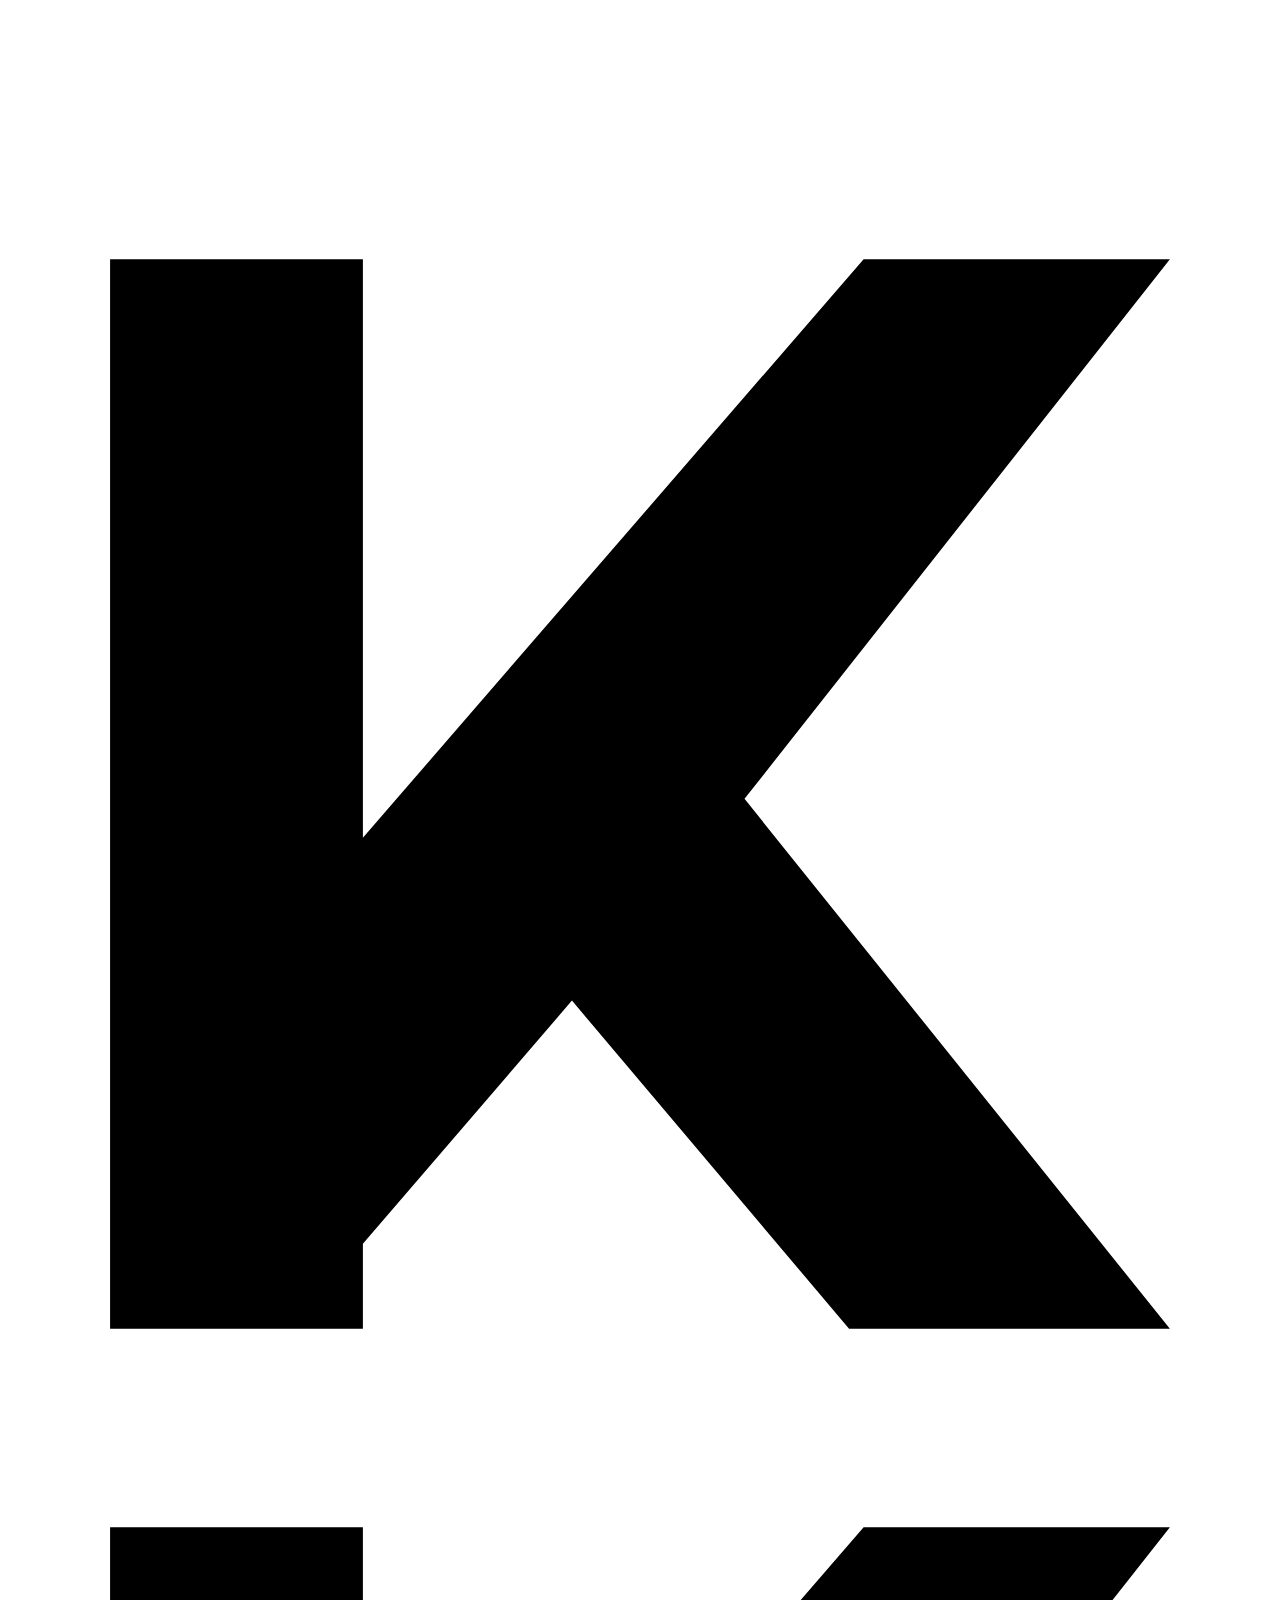
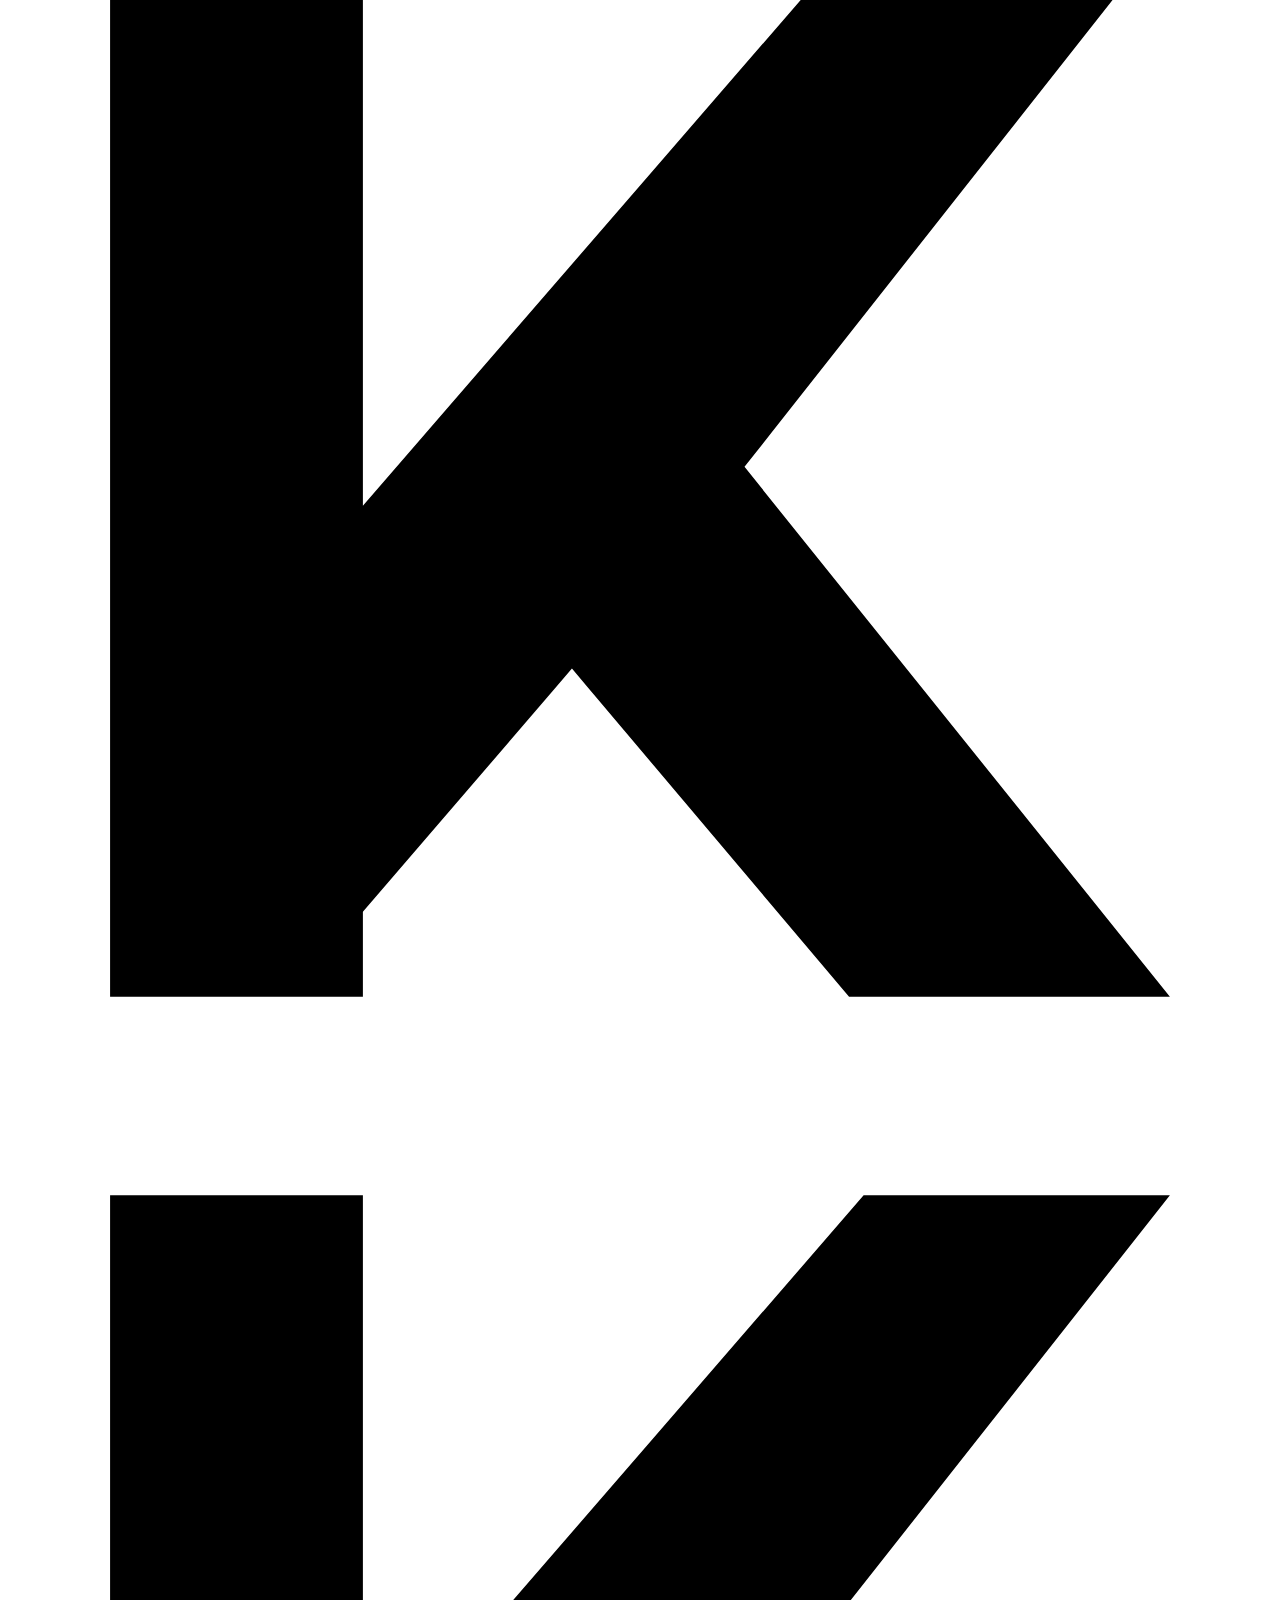
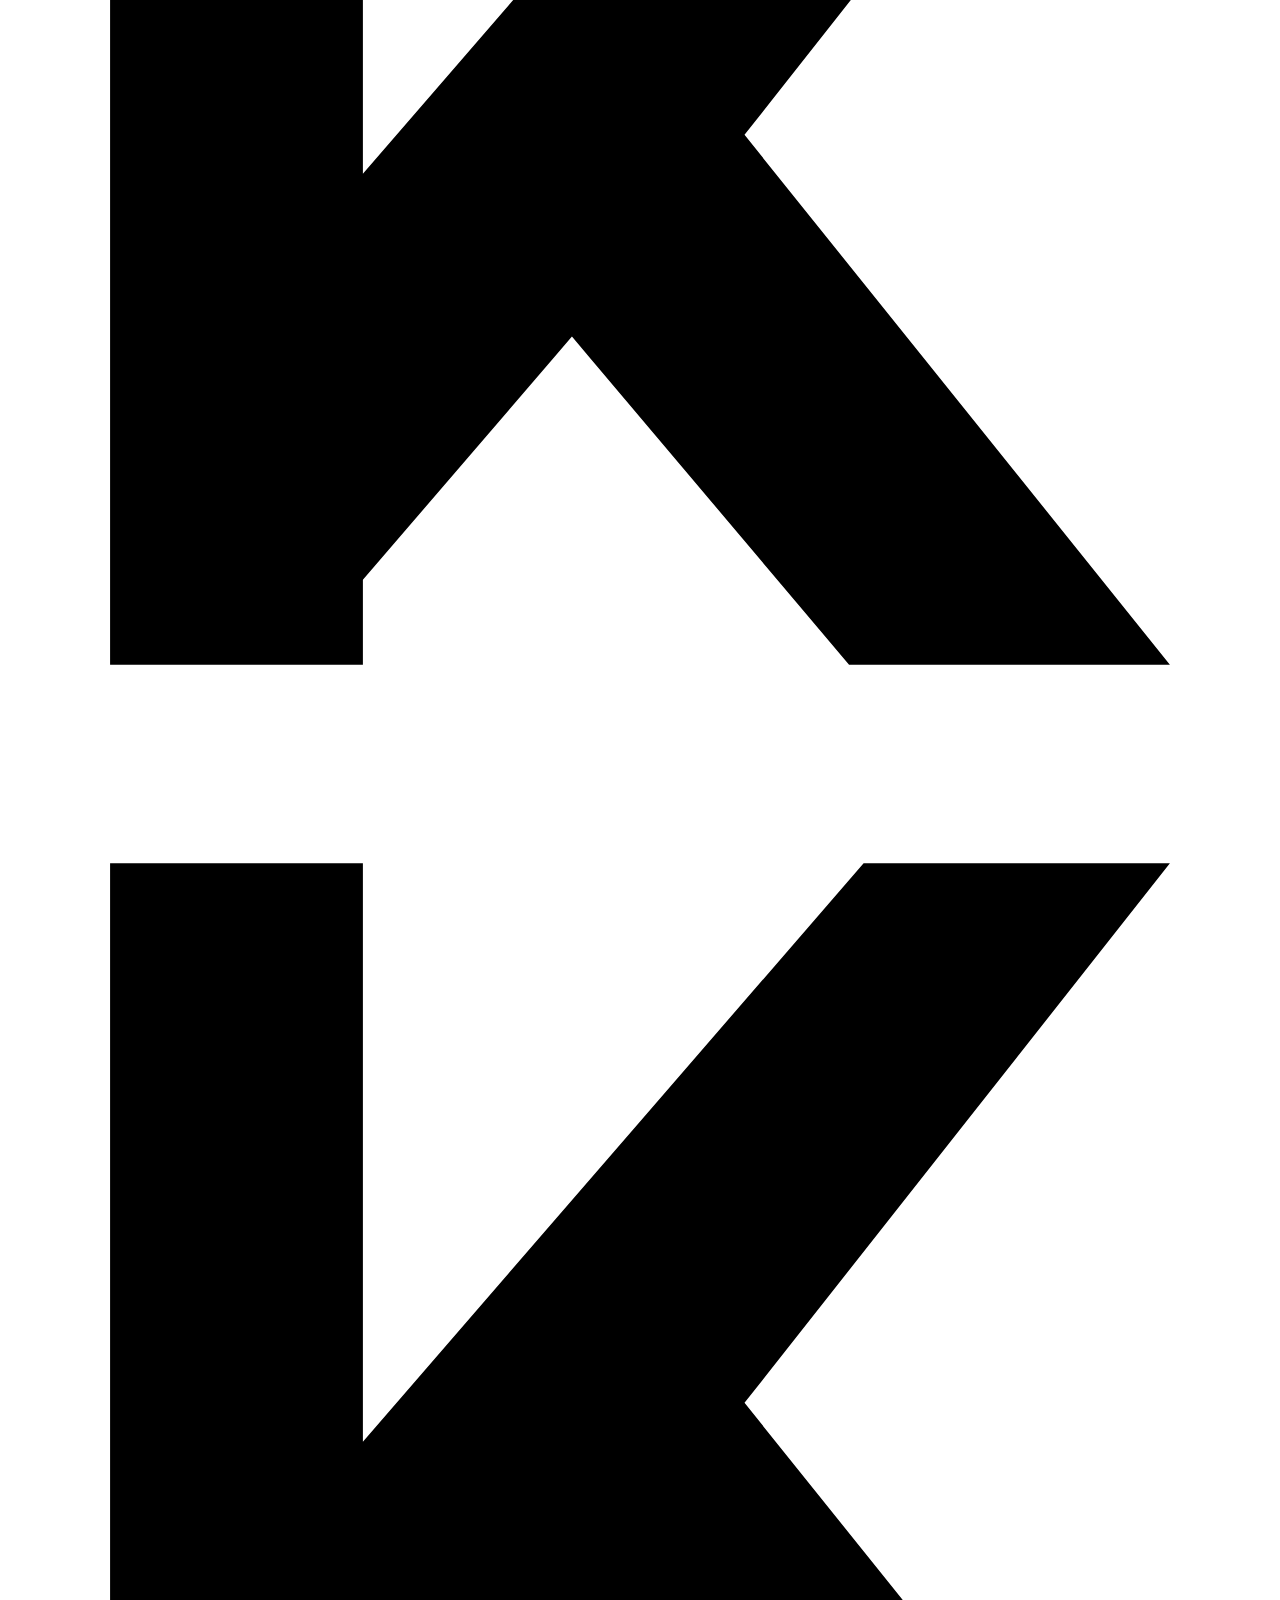
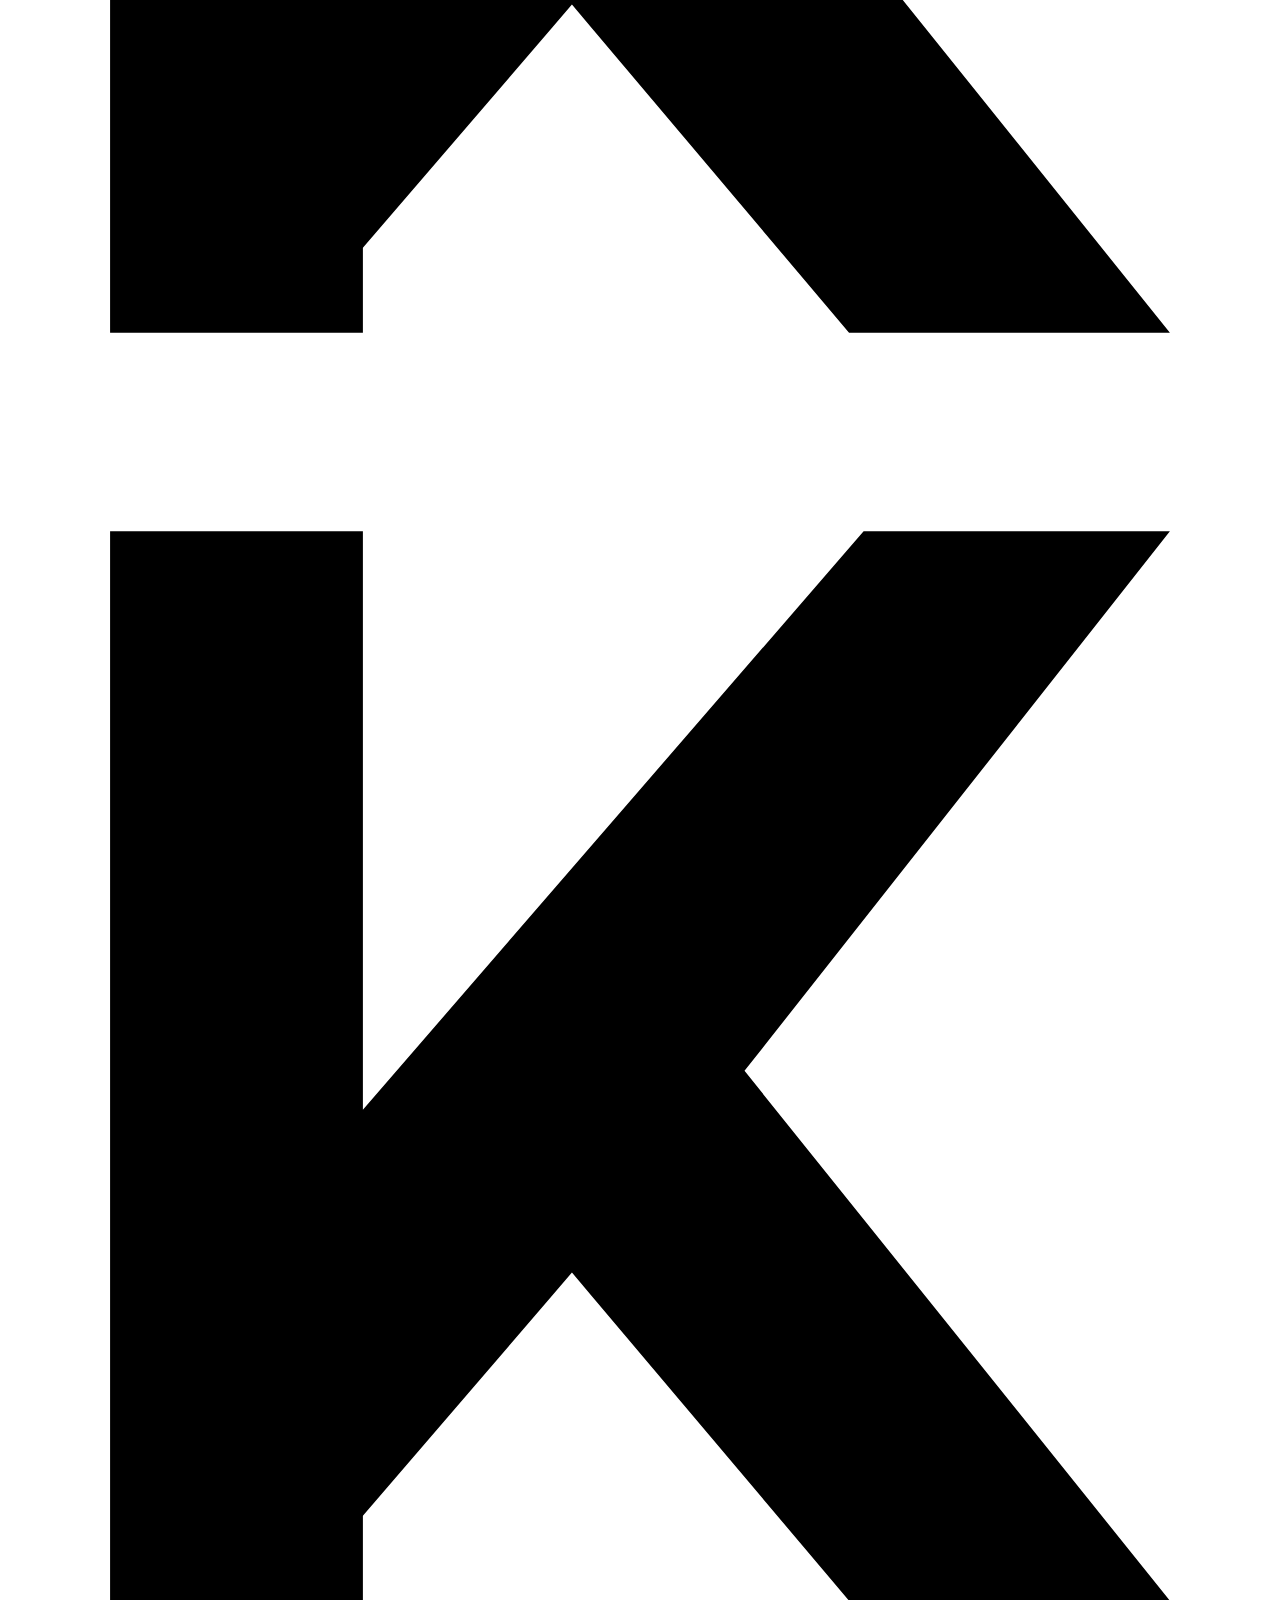
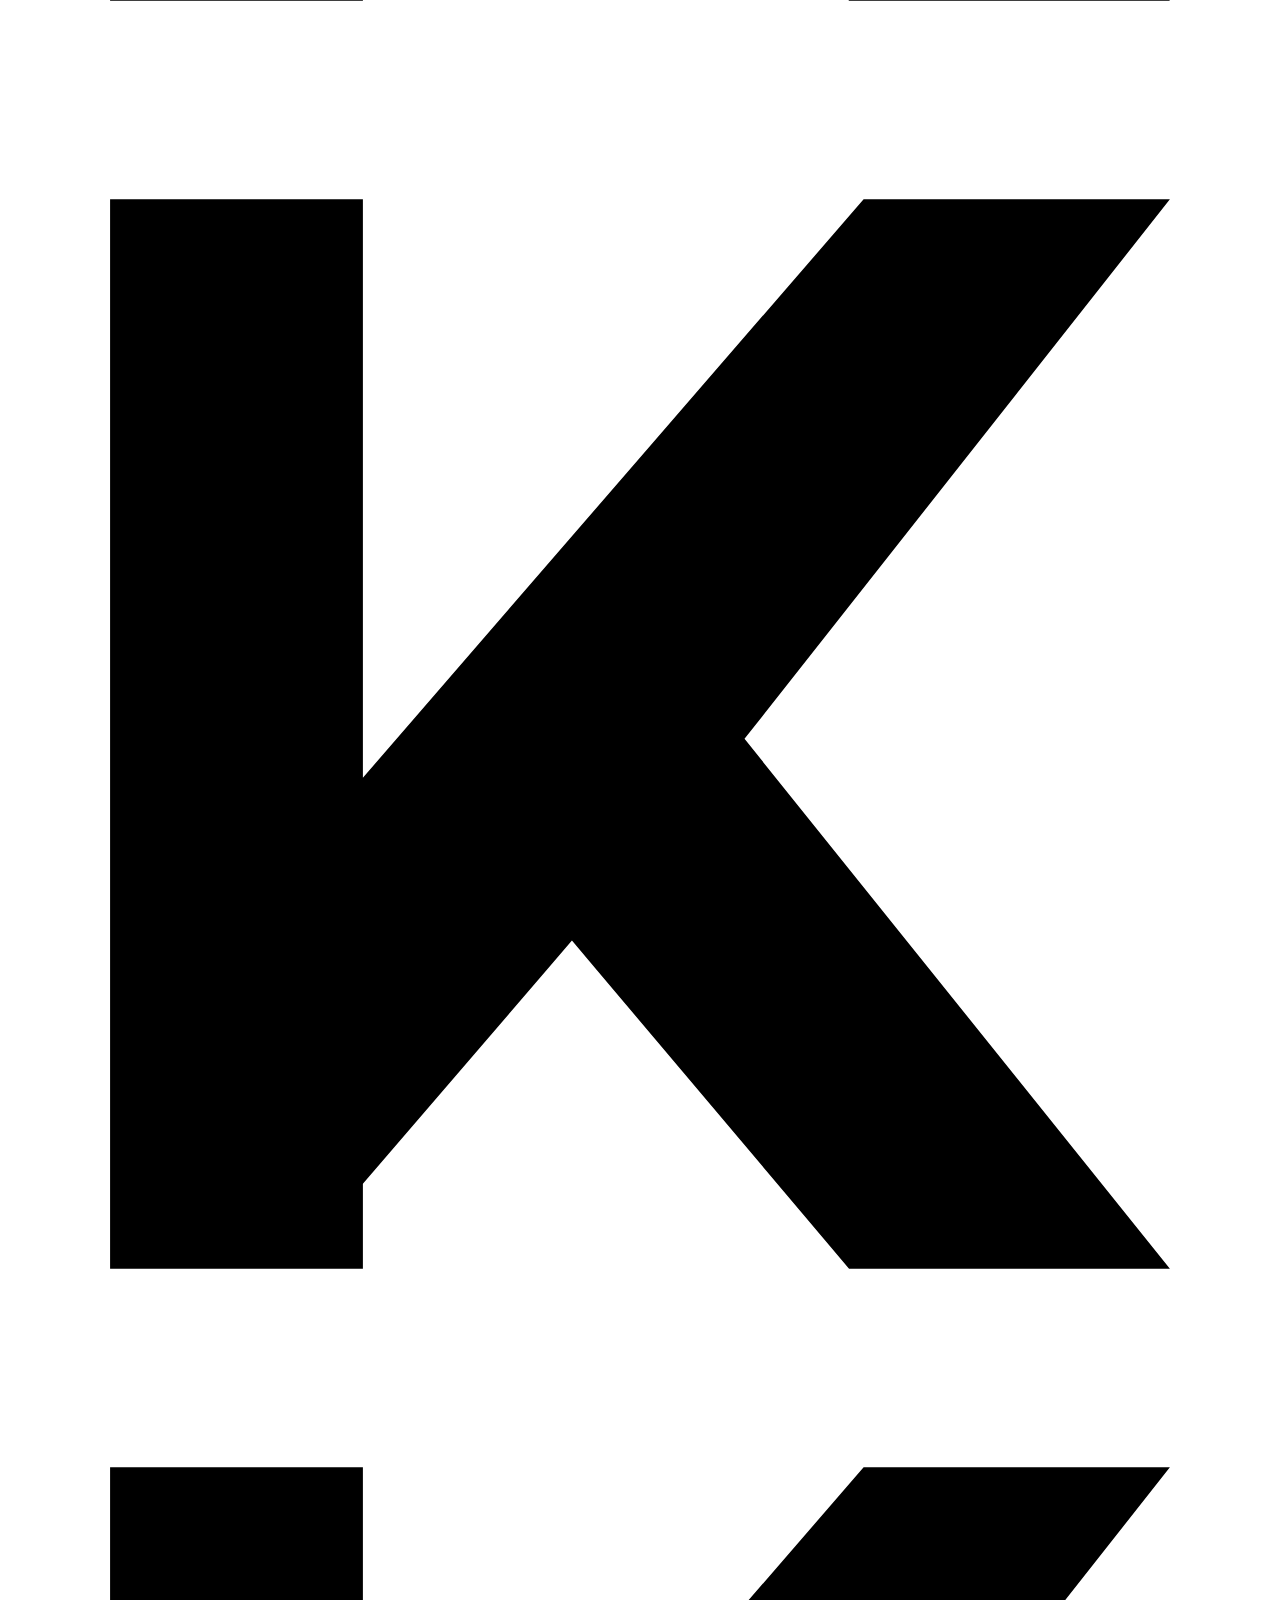
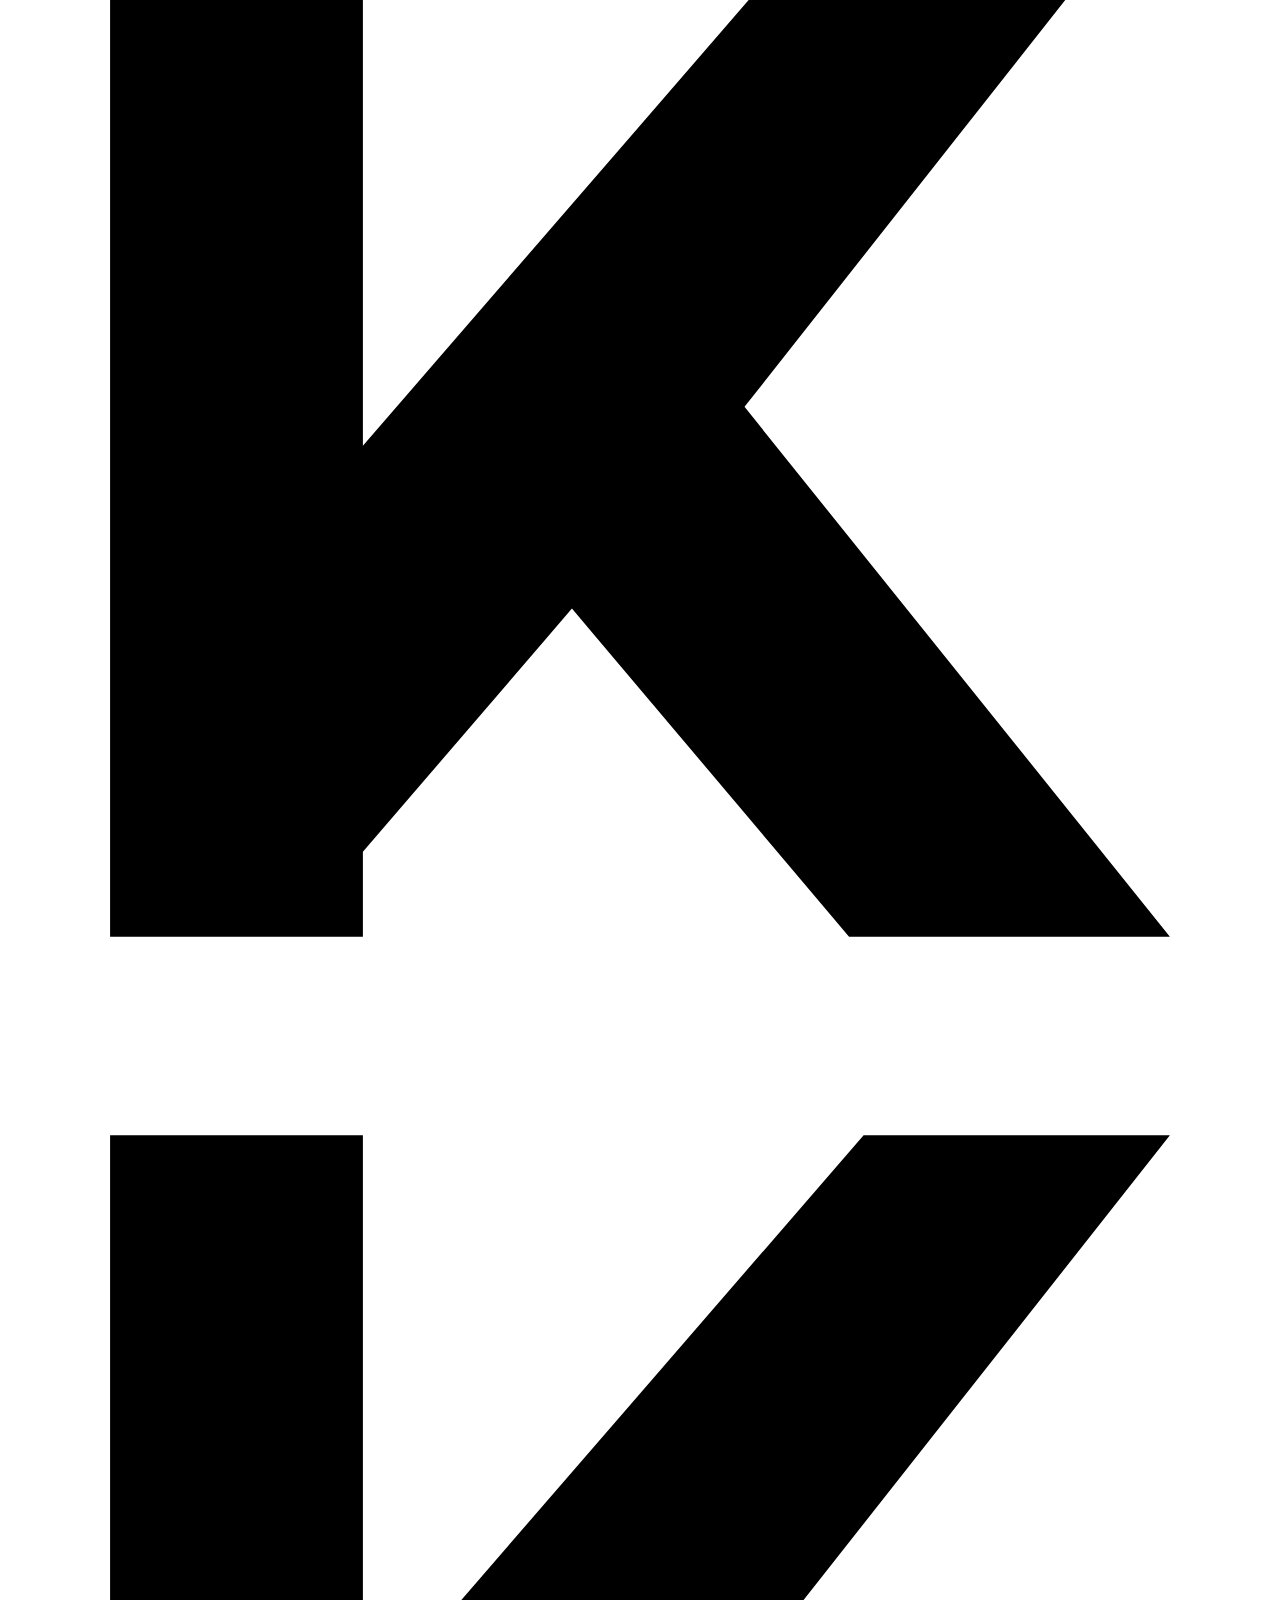
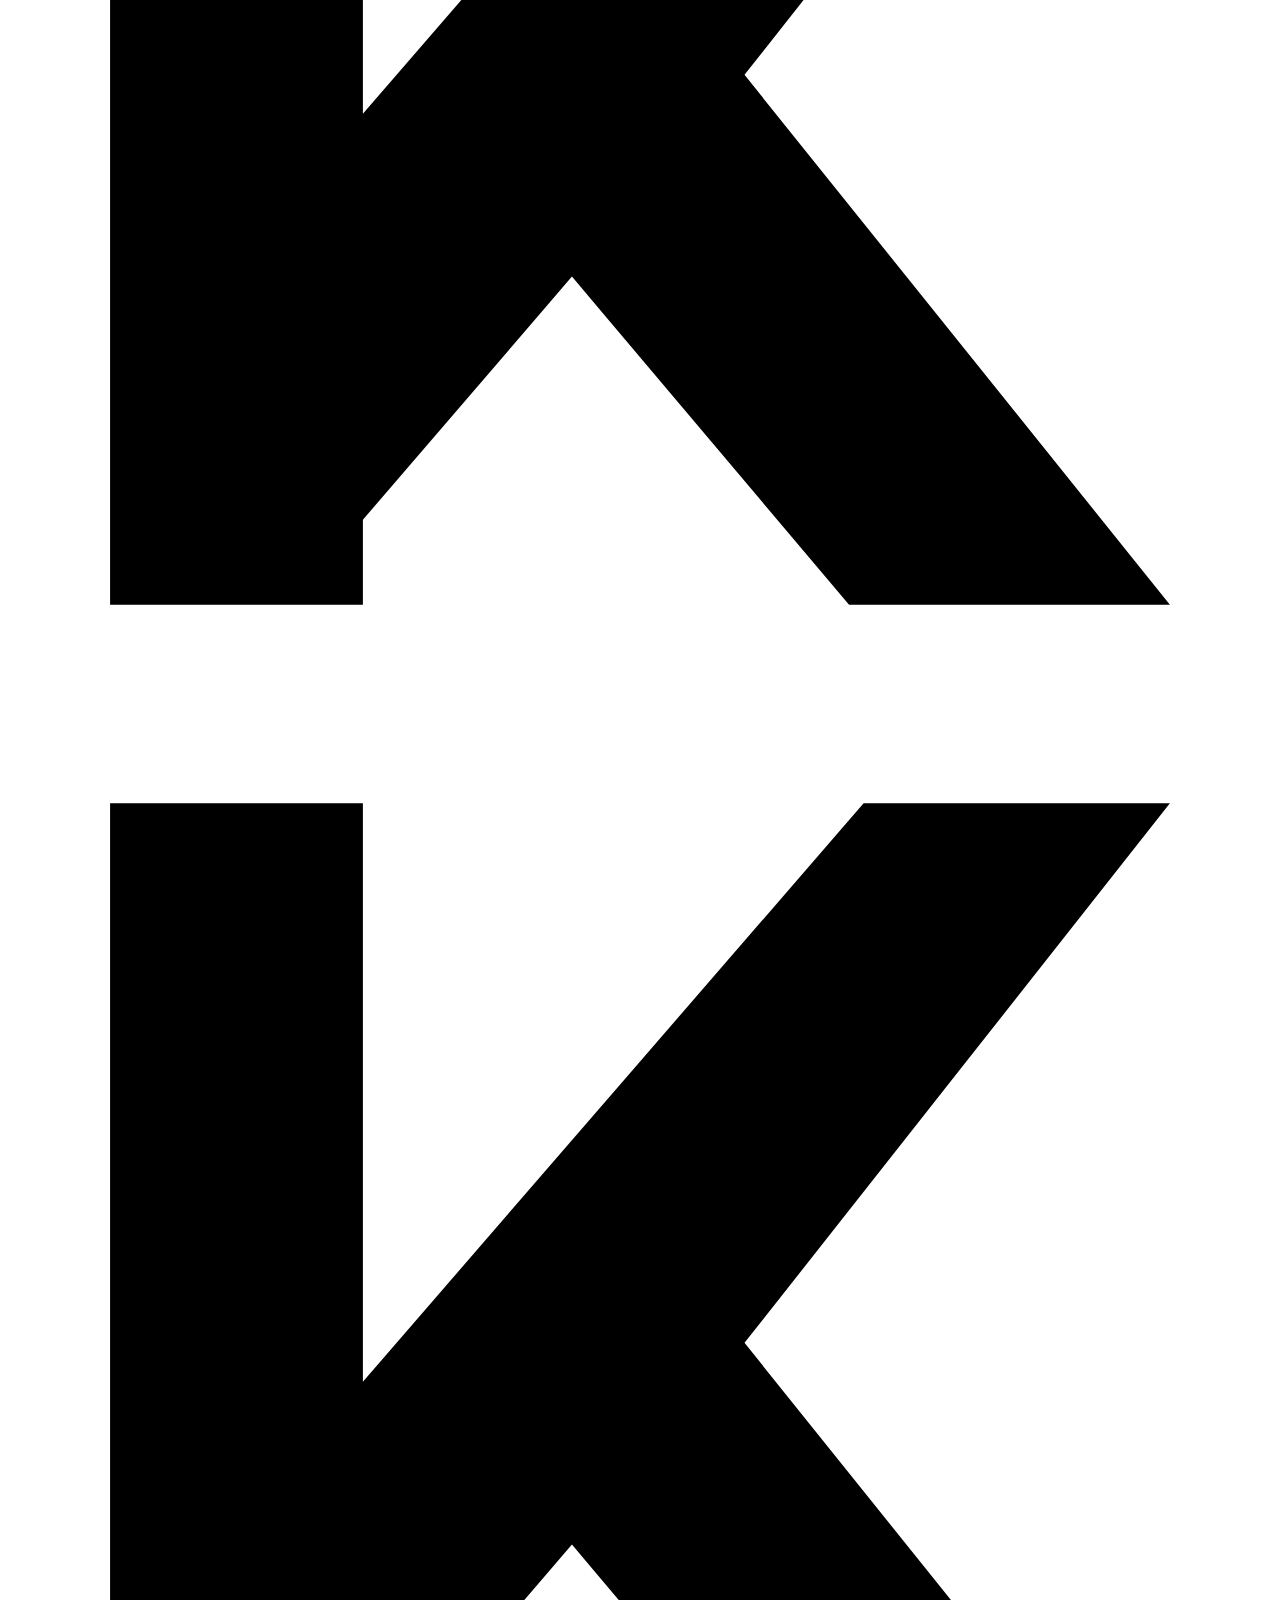
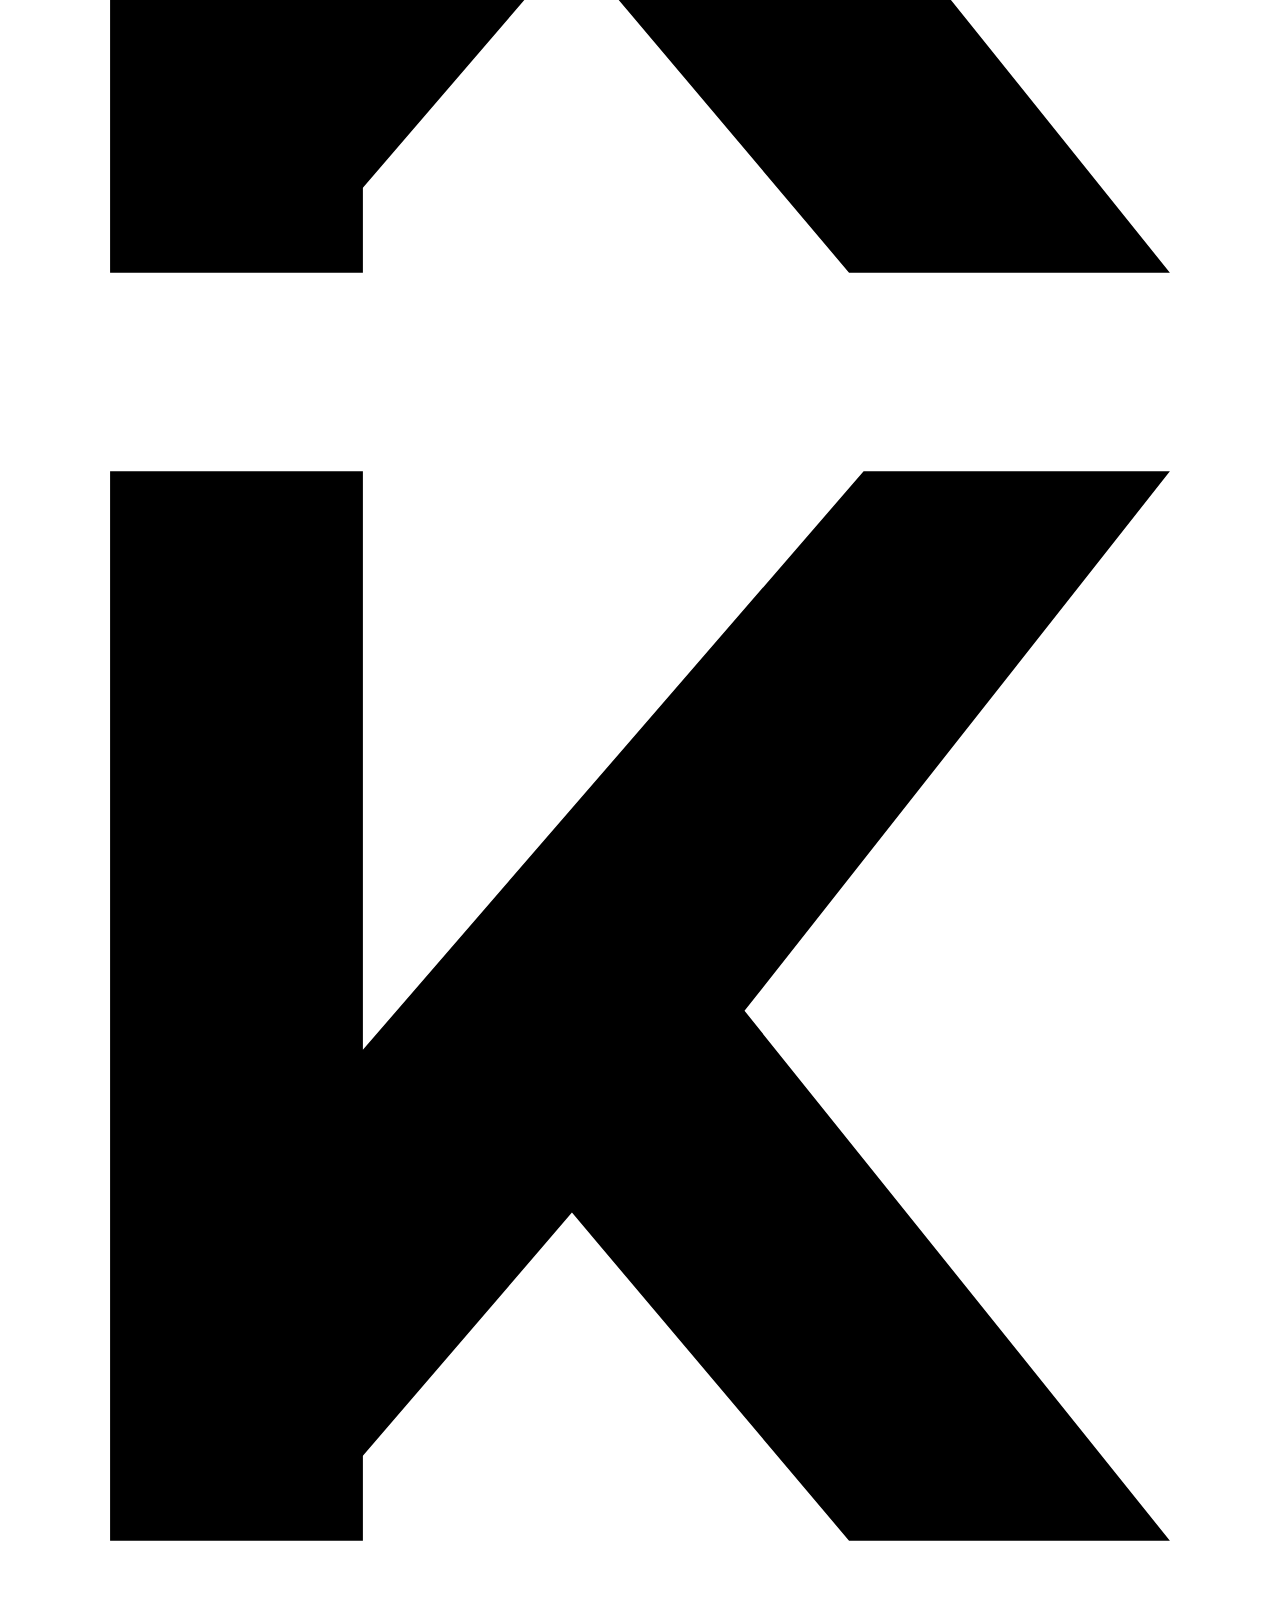
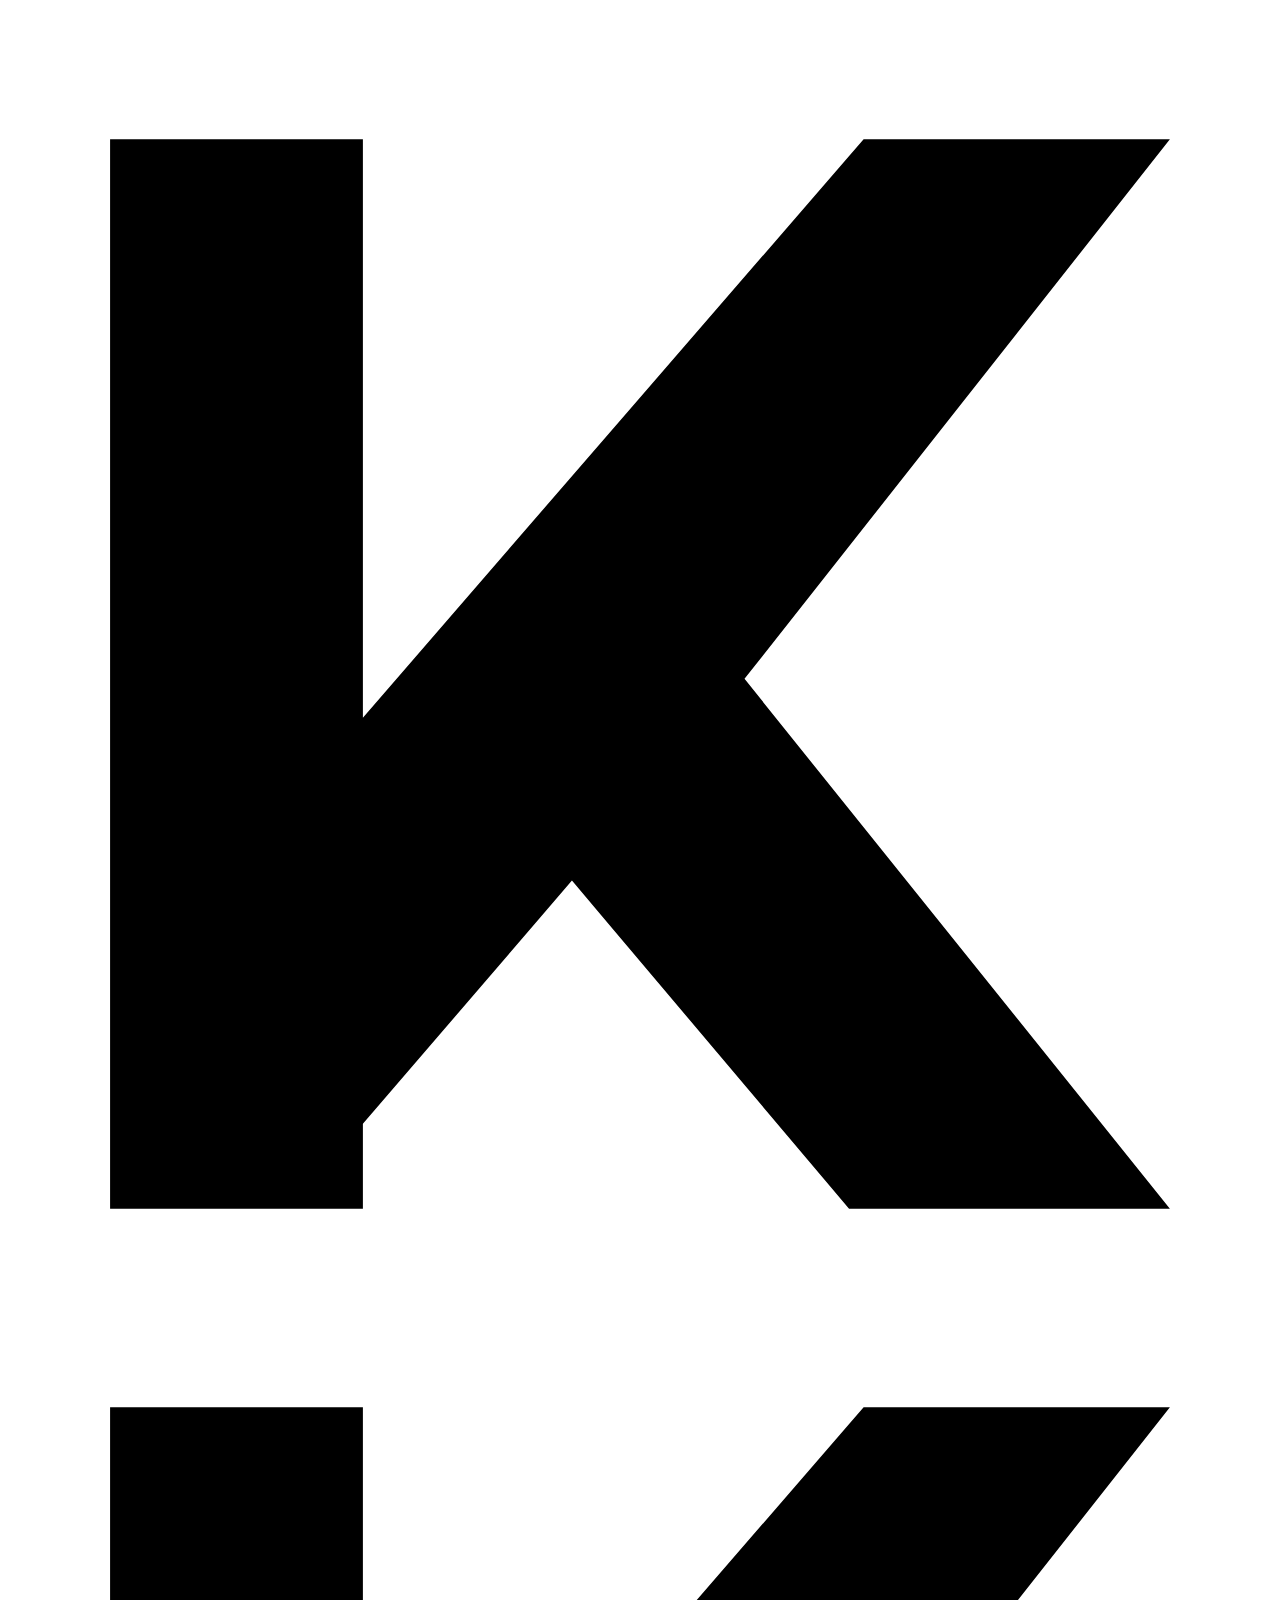
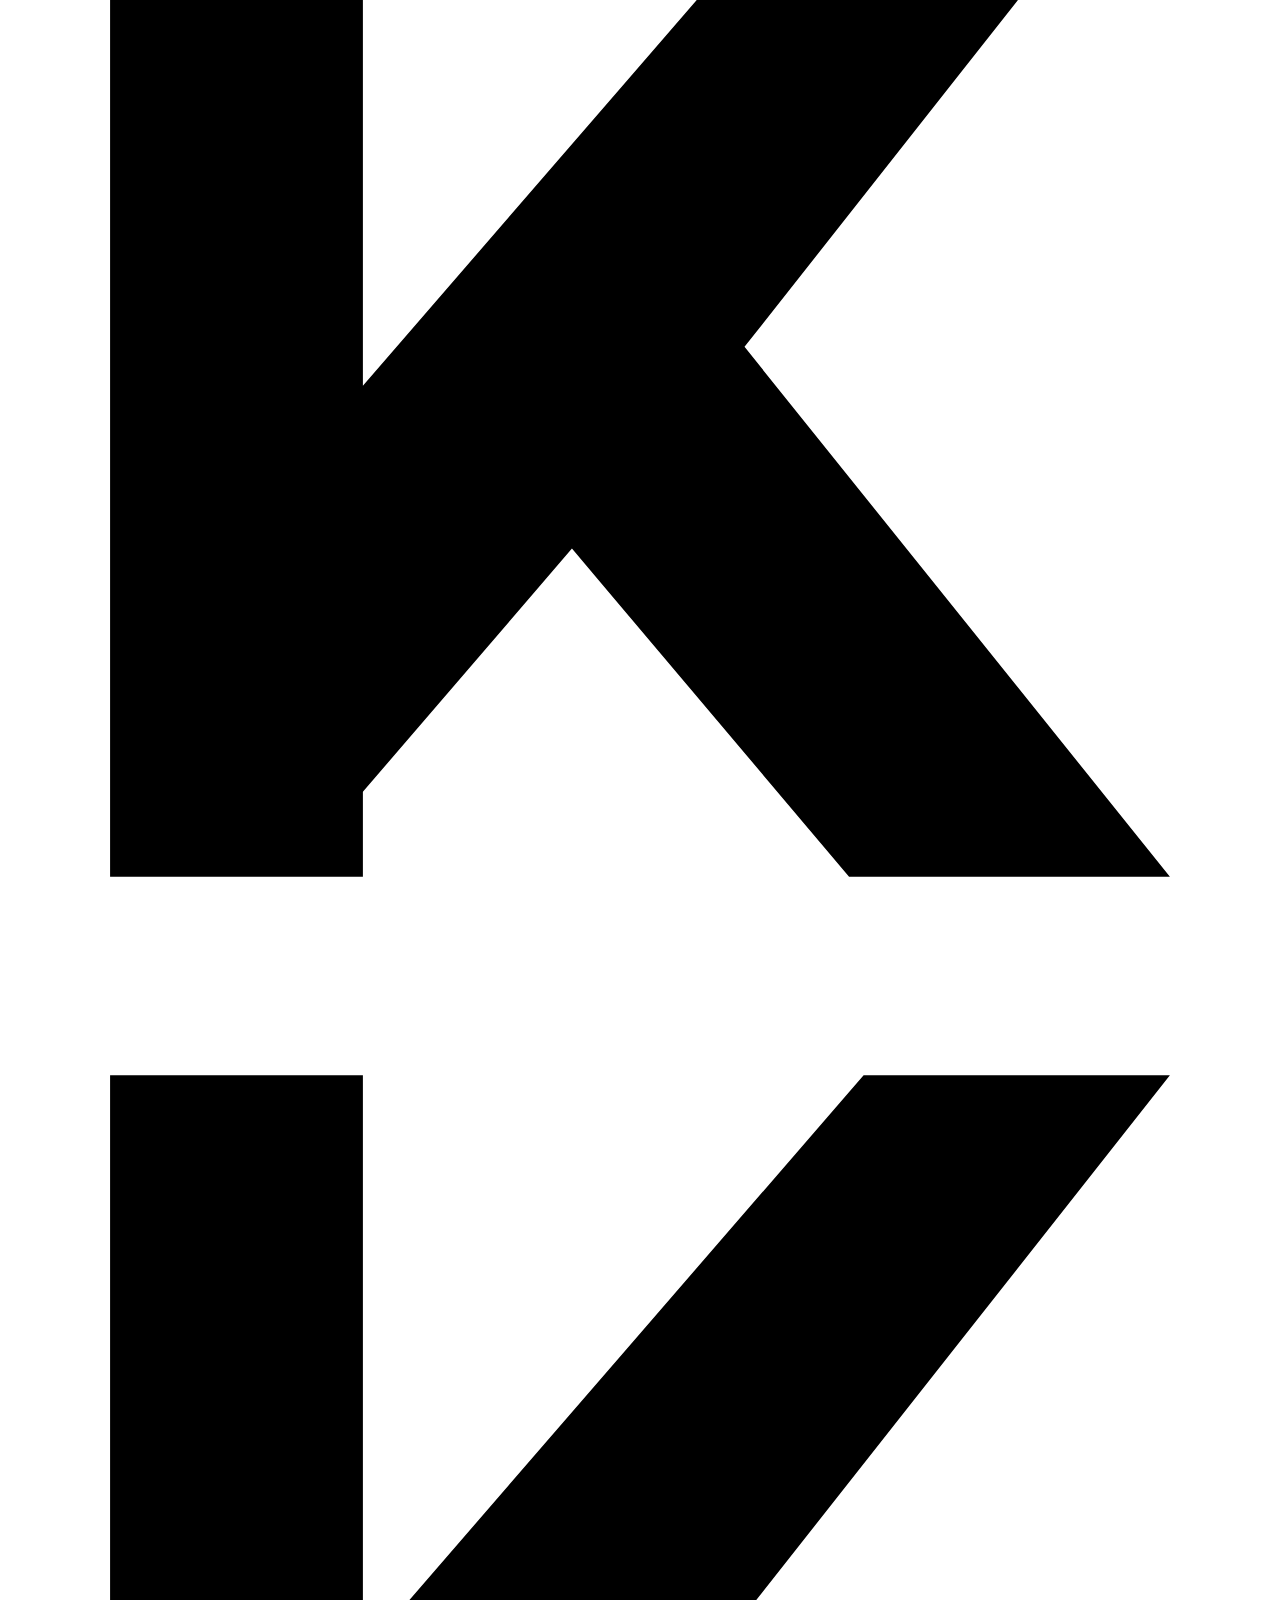
==== iker/index.html @ f8144ef7 "Add Cloudflare Web Analytics to both pages Cookieless visit counter; the guide explains where to rea" ====
<!DOCTYPE html>
<html lang="en">
<head>
<meta charset="utf-8">
<meta name="viewport" content="width=device-width, initial-scale=1">
<title>Iker Argüelles · Projects, photography and CV</title>
<meta name="description" content="Iker Argüelles: Data Science & Telecom Engineering student, AI and web/app developer, photographer and founder of Kodex Studio in Gijón.">
<link rel="canonical" href="https://ikeruuu.github.io/kodex_studio/iker/">
<meta name="theme-color" content="#EEF0EC">
<meta property="og:type" content="website">
<meta property="og:title" content="Iker Argüelles · Projects, photography and CV">
<meta property="og:description" content="Data science, AI, web and app projects, photography and CV of Iker Argüelles, founder of Kodex Studio in Gijón.">
<meta property="og:url" content="https://ikeruuu.github.io/kodex_studio/iker/">
<meta property="og:image" content="https://ikeruuu.github.io/kodex_studio/assets/og.png">
<meta property="og:image:width" content="1200">
<meta property="og:image:height" content="630">
<meta name="twitter:card" content="summary_large_image">
<link rel="icon" href="../assets/logo.png">
<script>try{var d=document.documentElement;if(sessionStorage.getItem('wipe')==='1')d.classList.add('arriving');else if(!matchMedia('(prefers-reduced-motion: reduce)').matches)d.classList.add('loading');if(sessionStorage.getItem('intro')==='1')d.classList.add('seen');sessionStorage.setItem('intro','1')}catch(e){}</script>
<link rel="preconnect" href="https://fonts.googleapis.com">
<link rel="preconnect" href="https://fonts.gstatic.com" crossorigin>
<link href="https://fonts.googleapis.com/css2?family=Bricolage+Grotesque:opsz,wght@12..96,400;12..96,600;12..96,800&family=Instrument+Sans:wght@400;500;600&family=JetBrains+Mono:wght@400&display=swap" rel="stylesheet">
<link rel="stylesheet" href="../css/site.css">
</head>
<body>
<canvas id="gl" aria-hidden="true"></canvas>
<div class="loader" id="loader" aria-hidden="true"><div class="k3d-tilt"><div class="k3d"><svg viewBox="200 200 520 520" style="--z:0"><polygon points="242,240 346,240 346,478 552,240 678,240 503,462 678,680 546,680 432,545 346,645 346,680 242,680"/></svg><svg viewBox="200 200 520 520" style="--z:1"><polygon points="242,240 346,240 346,478 552,240 678,240 503,462 678,680 546,680 432,545 346,645 346,680 242,680"/></svg><svg viewBox="200 200 520 520" style="--z:2"><polygon points="242,240 346,240 346,478 552,240 678,240 503,462 678,680 546,680 432,545 346,645 346,680 242,680"/></svg><svg viewBox="200 200 520 520" style="--z:3"><polygon points="242,240 346,240 346,478 552,240 678,240 503,462 678,680 546,680 432,545 346,645 346,680 242,680"/></svg><svg viewBox="200 200 520 520" style="--z:4"><polygon points="242,240 346,240 346,478 552,240 678,240 503,462 678,680 546,680 432,545 346,645 346,680 242,680"/></svg><svg viewBox="200 200 520 520" style="--z:5"><polygon points="242,240 346,240 346,478 552,240 678,240 503,462 678,680 546,680 432,545 346,645 346,680 242,680"/></svg><svg viewBox="200 200 520 520" style="--z:6"><polygon points="242,240 346,240 346,478 552,240 678,240 503,462 678,680 546,680 432,545 346,645 346,680 242,680"/></svg><svg viewBox="200 200 520 520" style="--z:7"><polygon points="242,240 346,240 346,478 552,240 678,240 503,462 678,680 546,680 432,545 346,645 346,680 242,680"/></svg><svg viewBox="200 200 520 520" style="--z:8"><polygon points="242,240 346,240 346,478 552,240 678,240 503,462 678,680 546,680 432,545 346,645 346,680 242,680"/></svg><svg viewBox="200 200 520 520" style="--z:9"><polygon points="242,240 346,240 346,478 552,240 678,240 503,462 678,680 546,680 432,545 346,645 346,680 242,680"/></svg><svg viewBox="200 200 520 520" style="--z:10"><polygon points="242,240 346,240 346,478 552,240 678,240 503,462 678,680 546,680 432,545 346,645 346,680 242,680"/></svg><svg viewBox="200 200 520 520" style="--z:11"><polygon points="242,240 346,240 346,478 552,240 678,240 503,462 678,680 546,680 432,545 346,645 346,680 242,680"/></svg><svg viewBox="200 200 520 520" style="--z:12"><polygon points="242,240 346,240 346,478 552,240 678,240 503,462 678,680 546,680 432,545 346,645 346,680 242,680"/></svg><svg viewBox="200 200 520 520" style="--z:13"><polygon points="242,240 346,240 346,478 552,240 678,240 503,462 678,680 546,680 432,545 346,645 346,680 242,680"/></svg><svg viewBox="200 200 520 520" style="--z:14"><polygon points="242,240 346,240 346,478 552,240 678,240 503,462 678,680 546,680 432,545 346,645 346,680 242,680"/></svg><svg viewBox="200 200 520 520" style="--z:15"><polygon points="242,240 346,240 346,478 552,240 678,240 503,462 678,680 546,680 432,545 346,645 346,680 242,680"/></svg><svg viewBox="200 200 520 520" style="--z:16"><polygon points="242,240 346,240 346,478 552,240 678,240 503,462 678,680 546,680 432,545 346,645 346,680 242,680"/></svg><svg viewBox="200 200 520 520" style="--z:17"><polygon points="242,240 346,240 346,478 552,240 678,240 503,462 678,680 546,680 432,545 346,645 346,680 242,680"/></svg><svg viewBox="200 200 520 520" style="--z:18"><polygon points="242,240 346,240 346,478 552,240 678,240 503,462 678,680 546,680 432,545 346,645 346,680 242,680"/></svg><svg viewBox="200 200 520 520" style="--z:19"><polygon points="242,240 346,240 346,478 552,240 678,240 503,462 678,680 546,680 432,545 346,645 346,680 242,680"/></svg><svg viewBox="200 200 520 520" style="--z:20"><polygon points="242,240 346,240 346,478 552,240 678,240 503,462 678,680 546,680 432,545 346,645 346,680 242,680"/></svg><svg viewBox="200 200 520 520" style="--z:21"><polygon points="242,240 346,240 346,478 552,240 678,240 503,462 678,680 546,680 432,545 346,645 346,680 242,680"/></svg></div></div><span class="lbar"><i></i></span></div>
<div class="bar" id="bar" aria-hidden="true"></div>
<div class="wipe" aria-hidden="true"></div>

<nav class="nav" id="nav" aria-label="Main">
  <div class="wrap">
    <a class="brand" href="#top"><img src="../assets/logo.png" alt=""><span>Iker Argüelles</span></a>
    <ul id="navList">
      <li><a href="#projects"><span class="en">Projects</span><span class="es">Proyectos</span></a></li>
      <li><a href="#photos"><span class="en">Photography</span><span class="es">Fotografía</span></a></li>
      <li><a href="#cv">CV</a></li>
      <li><a href="#contact"><span class="en">Contact</span><span class="es">Contacto</span></a></li>
      <li><a class="switch" href="../" data-switch>Kodex Studio</a></li>
    </ul>
    <div class="lang" role="group" aria-label="Language">
      <button type="button" data-lang="en" aria-pressed="true">EN</button>
      <button type="button" data-lang="es" aria-pressed="false">ES</button>
    </div>
    <button class="menu-btn" type="button" id="menuBtn" aria-expanded="false" aria-controls="navList"><span class="en">Menu</span><span class="es">Menú</span></button>
  </div>
</nav>

<header class="hero" id="top">
  <div class="wrap">
    <span class="k-spot" id="kHero" aria-hidden="true"></span>
    <h1 id="name" aria-label="Iker Argüelles">Iker Argüelles</h1>
    <p class="role"><span class="en">I turn data into models, models into apps, and landscapes into photographs. Engineering student and founder of Kodex Studio.</span><span class="es">Convierto datos en modelos, modelos en apps y paisajes en fotografías. Estudiante de ingeniería y fundador de Kodex Studio.</span></p>
    <div class="cta">
      <a class="btn solid-btn" href="#projects"><span class="en">See my projects</span><span class="es">Ver mis proyectos</span></a>
      <a class="btn" href="#cv"><span class="en">Read my CV</span><span class="es">Ver mi CV</span></a>
      <a class="btn" href="../" data-switch><span class="en">Work with Kodex Studio</span><span class="es">Trabajar con Kodex Studio</span></a>
    </div>
    <p class="where">Gijón, 43.53° N 5.66° W</p>
  </div>
  <span class="cue" aria-hidden="true"><i></i></span>
</header>

<main>
<div class="strip solid" aria-hidden="true">
  <div class="row" id="rowA"></div>
  <div class="row cam" id="rowB"></div>
</div>

<section id="about" class="solid">
  <div class="wrap about">
    <div>
      <div class="flip" id="flip">
        <div class="flip-in">
          <div class="face front"><img src="../assets/iker.jpg" alt="Iker Argüelles presenting with a microphone at Hackathon TalentUO" draggable="false"><i></i><i></i><i></i><i></i></div>
          <div class="face back"><pre aria-label="Profile as code"><span class="k">const</span> iker = {
  studies: <span class="s">"Data Science + Telecom"</span>,
  based:   <span class="s">"Gijón, ES"</span>,
  erasmus: <span class="s">"Politecnico di Milano"</span>,
  stack:   [<span class="s">"Python"</span>, <span class="s">"FastAPI"</span>,
            <span class="s">"Flutter"</span>, <span class="s">"Laravel"</span>],
  camera:  [<span class="s">"landscape"</span>, <span class="s">"travel"</span>,
            <span class="s">"sports"</span>],
  wins:    <span class="k">3</span>, <span class="c">// hackathons, datathons</span>
  studio:  <span class="s">"Kodex Studio"</span>,
};</pre></div>
        </div>
      </div>
      <button class="btn flip-btn" type="button" id="flipBtn" aria-pressed="false"><span class="en">Flip the card</span><span class="es">Girar la tarjeta</span></button>
    </div>
    <div>
      <h2><span class="en">Engineer by training, photographer by habit</span><span class="es">Ingeniero de formación, fotógrafo por costumbre</span></h2>
      <p class="lede"><span class="en">I study a dual degree in Data Science and Telecommunications Engineering in Gijón, and spent a year at Politecnico di Milano. I like building the whole thing: the model, the backend and the app people actually use.</span><span class="es">Estudio el doble grado de Ciencia de Datos e Ingeniería de Telecomunicación en Gijón, y pasé un año en el Politecnico di Milano. Me gusta construir el producto entero: el modelo, el backend y la app que usa la gente.</span></p>
      <p><span class="en">Outside the terminal I carry a camera: mountains, coastlines, trips and races. Both come together in Kodex Studio, where I take on web, app and photography work.</span><span class="es">Fuera del terminal llevo una cámara: montañas, costa, viajes y carreras. Las dos cosas se juntan en Kodex Studio, donde hago trabajos de web, apps y fotografía.</span></p>
      <dl class="facts">
        <div><dt><span class="en">Studying</span><span class="es">Estudio</span></dt><dd>EPI Gijón, Universidad de Oviedo</dd></div>
        <div><dt>Erasmus</dt><dd>Politecnico di Milano</dd></div>
        <div><dt><span class="en">Competitions won</span><span class="es">Competiciones ganadas</span></dt><dd><span class="en">3, plus 2 podiums</span><span class="es">3, y 2 podios más</span></dd></div>
        <div><dt><span class="en">Languages</span><span class="es">Idiomas</span></dt><dd><span class="en">Spanish, English C1, Italian</span><span class="es">Español, inglés C1, italiano</span></dd></div>
      </dl>
    </div>
  </div>
</section>

<section id="projects" class="solid" style="padding-top:24px">
  <div class="wrap">
    <div class="head">
      <div>
        <h2><span class="en">Things I've built</span><span class="es">Lo que he construido</span></h2>
        <p class="lede"><span class="en">Hackathon apps, data competitions, a Formula Student car and client work. Open any card for the details.</span><span class="es">Apps de hackathon, competiciones de datos, un coche de Formula Student y trabajos para clientes. Abre cualquier tarjeta para ver los detalles.</span></p>
      </div>
      <div class="filters" role="group" aria-label="Filter projects" id="filters"></div>
    </div>
    <div class="grid" id="grid"></div>
  </div>
</section>

<section id="wins" class="solid" style="padding-top:24px">
  <div class="wrap">
    <div class="head"><h2><span class="en">Results</span><span class="es">Resultados</span></h2></div>
    <ol class="timeline" id="timeline">
      <span class="fill" aria-hidden="true"></span>
      <li class="win"><time>Oct 2024</time><div><strong><span class="en">1st place, Hackathon TalentUO</span><span class="es">1.er puesto, Hackathon TalentUO</span></strong><span class="what">Nexus Lock, Banco Sabadell &amp; Universidad de Oviedo</span></div></li>
      <li><time>Nov 2024</time><div><strong><span class="en">3rd place and honourable mention, Hackathon Blockchain</span><span class="es">3.er puesto y mención de honor, Hackathon Blockchain</span></strong><span class="what">XRandom, Dextools</span></div></li>
      <li><time>Dec 2024</time><div><strong><span class="en">2nd place, Santander Entrepreneurship Awards</span><span class="es">2.º puesto, Premios Emprendimiento Santander</span></strong><span class="what">Nexus Lock, Banco Santander</span></div></li>
      <li class="win"><time>Apr 2025</time><div><strong><span class="en">Winning team, Datathon Merkle 2025</span><span class="es">Equipo ganador, Datathon Merkle 2025</span></strong><span class="what"><span class="en">Best presentation and best technical solution</span><span class="es">Mejor presentación y mejor solución técnica</span></span></div></li>
      <li class="win"><time>Jun 2026</time><div><strong><span class="en">Winning team, Datathon Merkle 2026</span><span class="es">Equipo ganador, Datathon Merkle 2026</span></strong><span class="what"><span class="en">Best prediction model, with Real Sporting de Gijón data</span><span class="es">Mejor modelo de predicción, con datos del Real Sporting de Gijón</span></span></div></li>
      <li><time>Jun 2026</time><div><strong><span class="en">Laude in Models and Inference of Statistics</span><span class="es">Laude en Models and Inference of Statistics</span></strong><span class="what">Politecnico di Milano</span></div></li>
      <li><time>Oct 2026</time><div><strong><span class="en">Semifinalist, DATAthon Justicia</span><span class="es">Semifinalista, DATAthon Justicia</span></strong><span class="what">TuTurno, A Coruña</span></div></li>
    </ol>
  </div>
</section>

<section id="photos" class="reel">
  <div class="reel-pin">
    <div class="wrap">
      <h2><span class="en">Behind the camera</span><span class="es">Detrás de la cámara</span></h2>
      <p class="lede"><span class="en">Landscape, nature and travel first; races and events when there is one nearby. More on Instagram at <a href="https://www.instagram.com/ikeruufx/">@ikeruufx</a>.</span><span class="es">Paisaje, naturaleza y viajes ante todo; carreras y eventos cuando hay uno cerca. Más en Instagram, en <a href="https://www.instagram.com/ikeruufx/">@ikeruufx</a>.</span></p>
    </div>
    <div class="film-scroll"><div class="film" id="film"></div></div>
  </div>
</section>

<section class="studio teaser" id="studio" data-scene-b>
  <div class="wrap">
    <div class="studio-top">
      <img id="kStudio" src="../assets/logo.png" alt="Kodex Studio logo">
      <div>
        <h2>Kodex Studio</h2>
        <p class="tag"><em>Code &amp; camera.</em> <span class="en">Websites, apps and photos for brands that want to stand out.</span><span class="es">Webs, apps y fotos para marcas que quieren destacar.</span></p>
      </div>
    </div>
    <p class="lede"><span class="en">My freelance studio has its own page, with what we build, how we work and the plans with fixed prices.</span><span class="es">Mi estudio freelance tiene su propia página, con lo que hacemos, cómo trabajamos y los planes con precio fijo.</span></p>
    <div class="cta">
      <a class="btn solid-btn" href="../" data-switch><span class="en">Go to Kodex Studio</span><span class="es">Ir a Kodex Studio</span></a>
      <a class="btn" href="../#plans" data-switch><span class="en">See plans and prices</span><span class="es">Ver planes y precios</span></a>
    </div>
  </div>
</section>

<section id="cv" class="solid">
  <div class="wrap">
    <div class="head cv-head">
      <div>
        <h2><span class="en">Curriculum vitae</span><span class="es">Currículum</span></h2>
        <p class="lede"><span class="en">The one-page version of everything above.</span><span class="es">La versión en una página de todo lo anterior.</span></p>
      </div>
    </div>
    <div class="cv-stage">
      <article class="sheet" id="sheet">
        <header>
          <div>
            <h3>Iker Argüelles Eduarte</h3>
            <div class="sub"><span class="en">Data Science &amp; Telecommunications Engineering student. AI, web and app developer.</span><span class="es">Estudiante de Ciencia de Datos e Ingeniería de Telecomunicación. Desarrollador de IA, web y apps.</span></div>
          </div>
          <ul class="reach">
            <li>arguellesiker@gmail.com</li>
            <li>linkedin.com/in/iker-arguelles</li>
            <li>github.com/Ikeruuu</li>
            <li>Gijón, Asturias</li>
          </ul>
        </header>
        <div class="cv-cols">
          <div>
            <h4><span class="en">Experience</span><span class="es">Experiencia</span></h4>
            <div class="job">
              <div class="t"><span><span class="en">Freelance developer and photographer</span><span class="es">Desarrollador y fotógrafo freelance</span></span><span><span class="en">2022 – present</span><span class="es">2022 – actualidad</span></span></div>
              <div class="o">Kodex Studio, Gijón</div>
              <ul>
                <li><span class="en">Websites with payment gateways and a Laravel setup that manages a database through AI.</span><span class="es">Webs con pasarelas de pago y un montaje en Laravel que gestiona una base de datos con IA.</span></li>
                <li><span class="en">Landscape, nature, sports and event photography, shot and edited.</span><span class="es">Fotografía de paisaje, naturaleza, deportes y eventos, con edición.</span></li>
              </ul>
            </div>
            <div class="job">
              <div class="t"><span><span class="en">Data analysis intern</span><span class="es">Prácticas de análisis de datos</span></span><span><span class="en">Jul 2024, Jul 2025</span><span class="es">jul. 2024, jul. 2025</span></span></div>
              <div class="o">TotalEnergies, Oviedo</div>
              <ul>
                <li><span class="en">Built predictive models of customer churn.</span><span class="es">Modelos predictivos de baja de clientes (churn).</span></li>
                <li><span class="en">Validated incident and litigation databases with Excel, Power BI and SAS for the annual CNMC report.</span><span class="es">Validación de bases de datos de incidencias y litigios con Excel, Power BI y SAS para el informe anual a la CNMC.</span></li>
              </ul>
            </div>
            <div class="job">
              <div class="t"><span><span class="en">Low-voltage electronics</span><span class="es">Electrónica de baja tensión</span></span><span><span class="en">Feb 2025 – Sep 2026</span><span class="es">feb. 2025 – sept. 2026</span></span></div>
              <div class="o">Uniovi eTech Racing (Formula Student)</div>
              <ul><li><span class="en">Designed PCBs and wiring for the Habrok EVO single-seater in Altium Designer.</span><span class="es">Diseño de PCBs y cableado del monoplaza Habrok EVO en Altium Designer.</span></li></ul>
            </div>
            <div class="job">
              <div class="t"><span><span class="en">Project manager and web designer</span><span class="es">Project manager y diseño web</span></span><span><span class="en">Feb 2025 – present</span><span class="es">feb. 2025 – actualidad</span></span></div>
              <div class="o">AsturTalent Uniovi, <a href="https://www.asturtalent.org/">asturtalent.org</a></div>
              <ul><li><span class="en">Co-organised the first Consulting Hackathon at the University of Oviedo and built the association's website.</span><span class="es">Coorganización del primer Hackathon de Consultoría de la Universidad de Oviedo y web de la asociación.</span></li></ul>
            </div>
            <div class="job">
              <div class="t"><span><span class="en">Student representative</span><span class="es">Representante de estudiantes</span></span><span><span class="en">2023 – present</span><span class="es">2023 – actualidad</span></span></div>
              <div class="o">EPI Gijón</div>
              <ul><li><span class="en">Student Council, delegation secretary and School Board member.</span><span class="es">Consejo de Estudiantes, secretario de la delegación y miembro de la Junta de Escuela.</span></li></ul>
            </div>

            <h4><span class="en">Education</span><span class="es">Formación</span></h4>
            <div class="job">
              <div class="t"><span><span class="en">Dual degree: Data Science &amp; Engineering and Telecommunications Engineering</span><span class="es">Doble grado: Ciencia e Ingeniería de Datos e Ingeniería de Telecomunicación</span></span><span><span class="en">2023 – present</span><span class="es">2023 – actualidad</span></span></div>
              <div class="o">EPI Gijón, Universidad de Oviedo. <span class="en">Five honours on record: three at EPI, including Advanced Programming, plus the Politecnico laude, which counts as two.</span><span class="es">Cinco matrículas de honor en el expediente: tres en la EPI, entre ellas Programación Avanzada, y la laude del Politecnico, que computa como dos.</span></div>
            </div>
            <div class="job">
              <div class="t"><span><span class="en">Erasmus year, Computer Science and Telecommunications</span><span class="es">Año de Erasmus, Computer Science y Telecomunicaciones</span></span><span>2025 – 2026</span></div>
              <div class="o">Politecnico di Milano. 23.76/30, <span class="en">Laude in Models and Inference of Statistics.</span><span class="es">Laude en Models and Inference of Statistics.</span></div>
            </div>
            <div class="job">
              <div class="t"><span><span class="en">Bachillerato, Science and Technology</span><span class="es">Bachillerato científico-tecnológico</span></span><span>2023</span></div>
              <div class="o">Colegio de la Asunción, Gijón. <span class="en">10/10 average.</span><span class="es">Media de 10.</span></div>
            </div>
          </div>
          <div>
            <h4><span class="en">Skills</span><span class="es">Aptitudes</span></h4>
            <ul class="plain">
              <li><b><span class="en">AI and data</span><span class="es">IA y datos</span></b><br>Python, scikit-learn, PyTorch, Keras, RAG, NLP, <span class="en">time series</span><span class="es">series temporales</span></li>
              <li><b><span class="en">Web and apps</span><span class="es">Web y apps</span></b><br>FastAPI, Flutter, Laravel, HTML/CSS, Docker</li>
              <li><b><span class="en">Data and BI</span><span class="es">Datos y BI</span></b><br>Power BI, Excel, SAS, R</li>
              <li><b><span class="en">Electronics</span><span class="es">Electrónica</span></b><br>Altium Designer, <span class="en">PCB design</span><span class="es">diseño de PCB</span>, LTSpice</li>
              <li><b><span class="en">Photography</span><span class="es">Fotografía</span></b><br>Adobe Photoshop</li>
            </ul>
            <h4><span class="en">Awards</span><span class="es">Premios</span></h4>
            <ul class="plain">
              <li><span class="en">Winner, Datathon Merkle 2025 and 2026</span><span class="es">Ganador, Datathon Merkle 2025 y 2026</span></li>
              <li><span class="en">1st, Hackathon TalentUO 2024</span><span class="es">1.º, Hackathon TalentUO 2024</span></li>
              <li><span class="en">2nd, Santander Entrepreneurship Awards 2024</span><span class="es">2.º, Premios Emprendimiento Santander 2024</span></li>
              <li><span class="en">3rd, Hackathon Blockchain 2024</span><span class="es">3.º, Hackathon Blockchain 2024</span></li>
              <li><span class="en">Semifinalist, DATAthon Justicia 2026</span><span class="es">Semifinalista, DATAthon Justicia 2026</span></li>
            </ul>
            <h4><span class="en">Languages</span><span class="es">Idiomas</span></h4>
            <ul class="plain">
              <li><span class="en">Spanish, native</span><span class="es">Español, nativo</span></li>
              <li><span class="en">English, C1 (Cambridge Advanced, 190)</span><span class="es">Inglés, C1 (Cambridge Advanced, 190)</span></li>
              <li><span class="en">Italian and French, basic</span><span class="es">Italiano y francés, básico</span></li>
            </ul>
            <h4><span class="en">Certificates</span><span class="es">Certificados</span></h4>
            <ul class="plain">
              <li>AWS Knowledge: Serverless (2024)</li>
              <li>Cisco Networking Basics (2024)</li>
            </ul>
            <h4><span class="en">Volunteering</span><span class="es">Voluntariado</span></h4>
            <ul class="plain">
              <li><span class="en">Speaker at the University of Oviedo open days, 2024 and 2025</span><span class="es">Ponente en las jornadas de orientación de la Universidad de Oviedo, 2024 y 2025</span></li>
              <li><span class="en">Mentor for new students</span><span class="es">Mentor de estudiantes de nuevo ingreso</span></li>
            </ul>
          </div>
        </div>
      </article>
    </div>
    <div class="cv-actions">
      <button class="btn solid-btn" type="button" id="printBtn"><span class="en">Save as PDF</span><span class="es">Guardar como PDF</span></button>
      <a class="btn" href="https://www.linkedin.com/in/iker-arguelles/"><span class="en">See it on LinkedIn</span><span class="es">Verlo en LinkedIn</span></a>
    </div>
    <p class="cv-note"><span class="en">"Save as PDF" opens your browser's print dialog with only the CV.</span><span class="es">«Guardar como PDF» abre el diálogo de impresión del navegador solo con el CV.</span></p>
  </div>
</section>

<section id="contact" class="solid" style="padding-top:24px">
  <div class="wrap contact">
    <div>
      <h2><span class="en">Let's talk</span><span class="es">Hablemos</span></h2>
      <p class="lede"><span class="en">For internships, projects or a quote, write to me.</span><span class="es">Para prácticas, proyectos o un presupuesto, escríbeme.</span></p>
    </div>
    <ul>
      <li><span>Email</span><a href="mailto:arguellesiker@gmail.com">arguellesiker@gmail.com</a></li>
      <li><span>LinkedIn</span><a href="https://www.linkedin.com/in/iker-arguelles/">in/iker-arguelles</a></li>
      <li><span>GitHub</span><a href="https://github.com/Ikeruuu">github.com/Ikeruuu</a></li>
      <li><span>Instagram</span><a href="https://www.instagram.com/ikeruufx/">@ikeruufx</a></li>
      <li><span class="en">Studio</span><span class="es">Estudio</span><a href="../" data-switch>Kodex Studio</a></li>
    </ul>
  </div>
</section>
</main>
<footer class="solid"><div class="wrap">© 2026 Iker Argüelles, Gijón</div></footer>

<dialog id="lb" aria-label="Photo viewer">
  <div class="lb-in"><div id="lbMedia"></div><p id="lbCap"></p></div>
  <button class="x" type="button" id="lbX"><svg viewBox="0 0 24 24" fill="none" stroke="currentColor" stroke-width="2.4" stroke-linecap="round" aria-hidden="true"><path d="M5 5l14 14M19 5L5 19"/></svg><span class="en" style="position:absolute;clip:rect(0 0 0 0)">Close</span><span class="es" style="position:absolute;clip:rect(0 0 0 0)">Cerrar</span></button>
  <button class="prev" type="button" id="lbPrev"><svg viewBox="0 0 24 24" fill="none" stroke="currentColor" stroke-width="2.4" stroke-linecap="round" stroke-linejoin="round" aria-hidden="true"><path d="M15 5l-7 7 7 7"/></svg><span class="en" style="position:absolute;clip:rect(0 0 0 0)">Previous</span><span class="es" style="position:absolute;clip:rect(0 0 0 0)">Anterior</span></button>
  <button class="next" type="button" id="lbNext"><svg viewBox="0 0 24 24" fill="none" stroke="currentColor" stroke-width="2.4" stroke-linecap="round" stroke-linejoin="round" aria-hidden="true"><path d="M9 5l7 7-7 7"/></svg><span class="en" style="position:absolute;clip:rect(0 0 0 0)">Next</span><span class="es" style="position:absolute;clip:rect(0 0 0 0)">Siguiente</span></button>
</dialog>
<script src="https://cdnjs.cloudflare.com/ajax/libs/three.js/r128/three.min.js"></script>
<script>window.ASSET_ROOT="../"</script>
<script src="../js/data.js"></script>
<script src="../js/site.js"></script>
<script src="../js/scene.js"></script>
<script src="../js/switch.js"></script>
<!-- Cloudflare Web Analytics: counts visits without cookies -->
<script type="module" src="https://static.cloudflareinsights.com/beacon.min.js" data-cf-beacon='{"token": "62d4b0d141e44745ae4fd7449936eea2"}'></script>
</body>
</html>
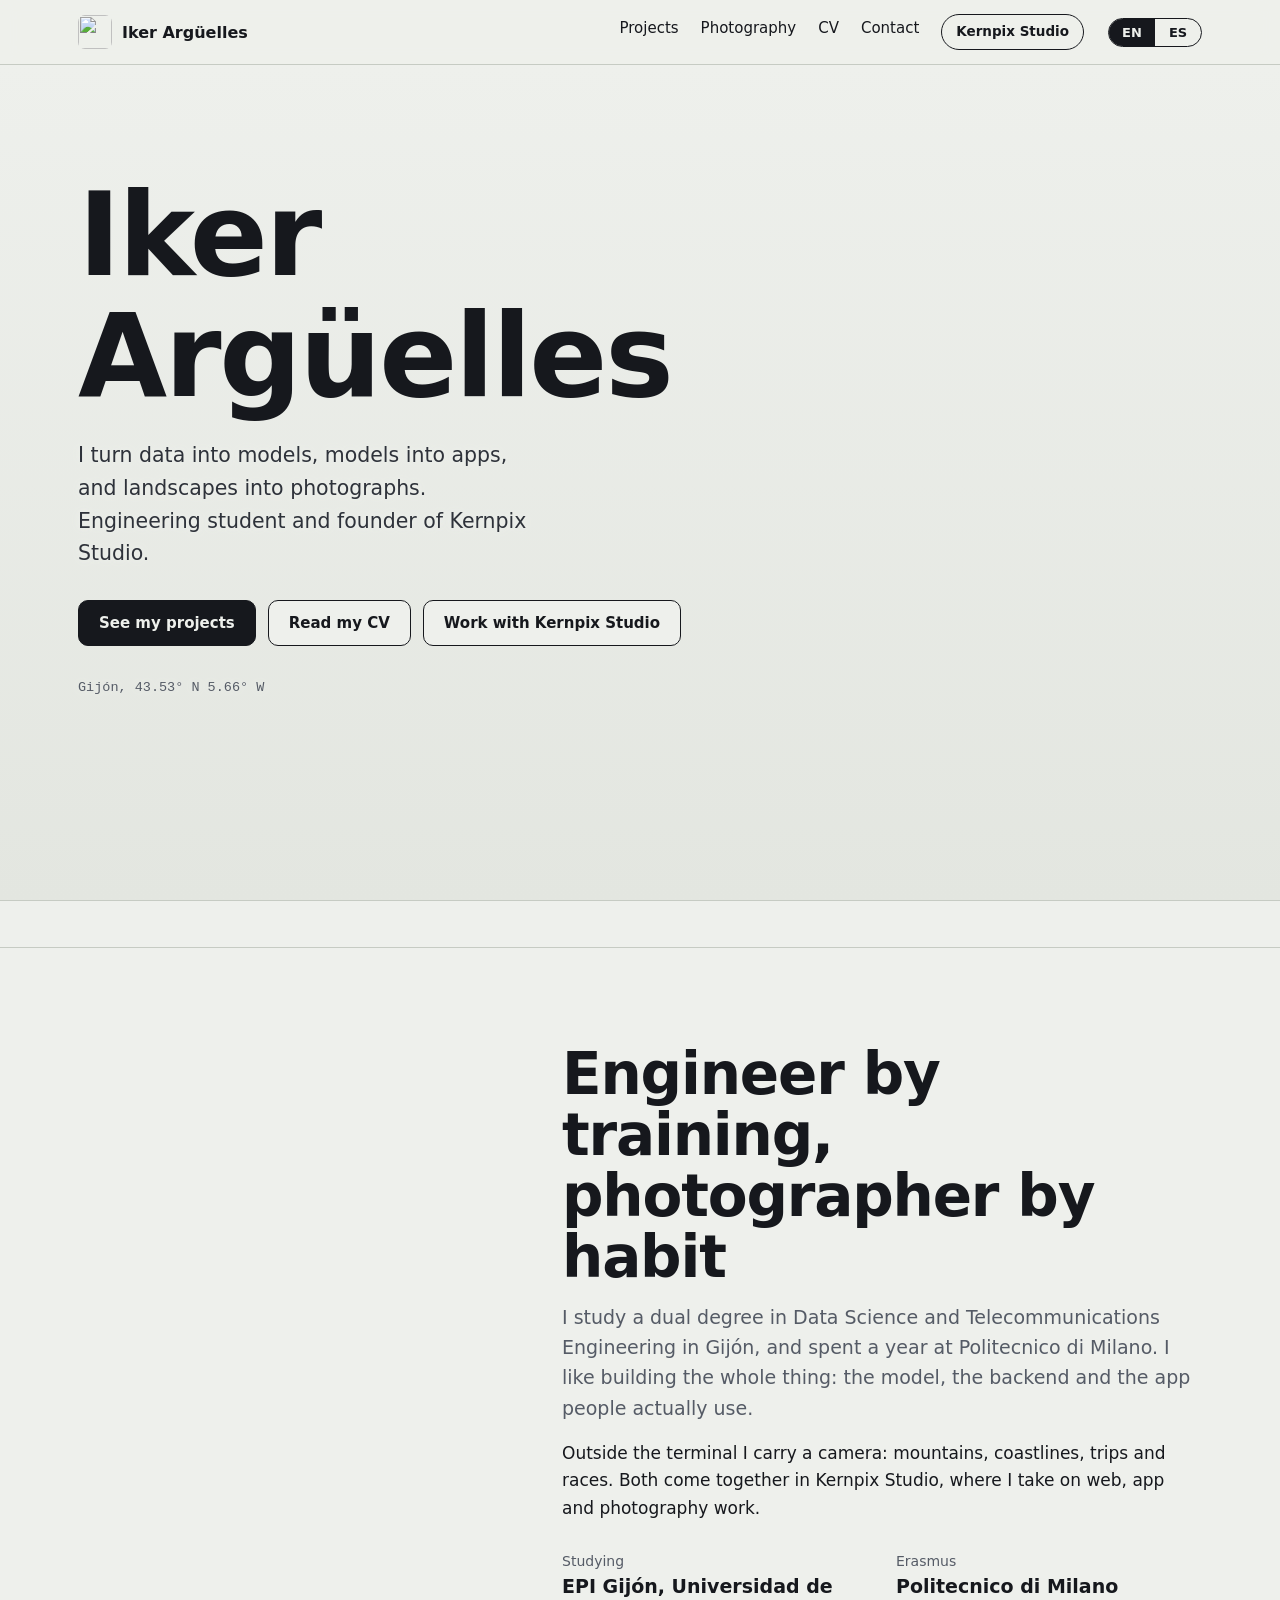
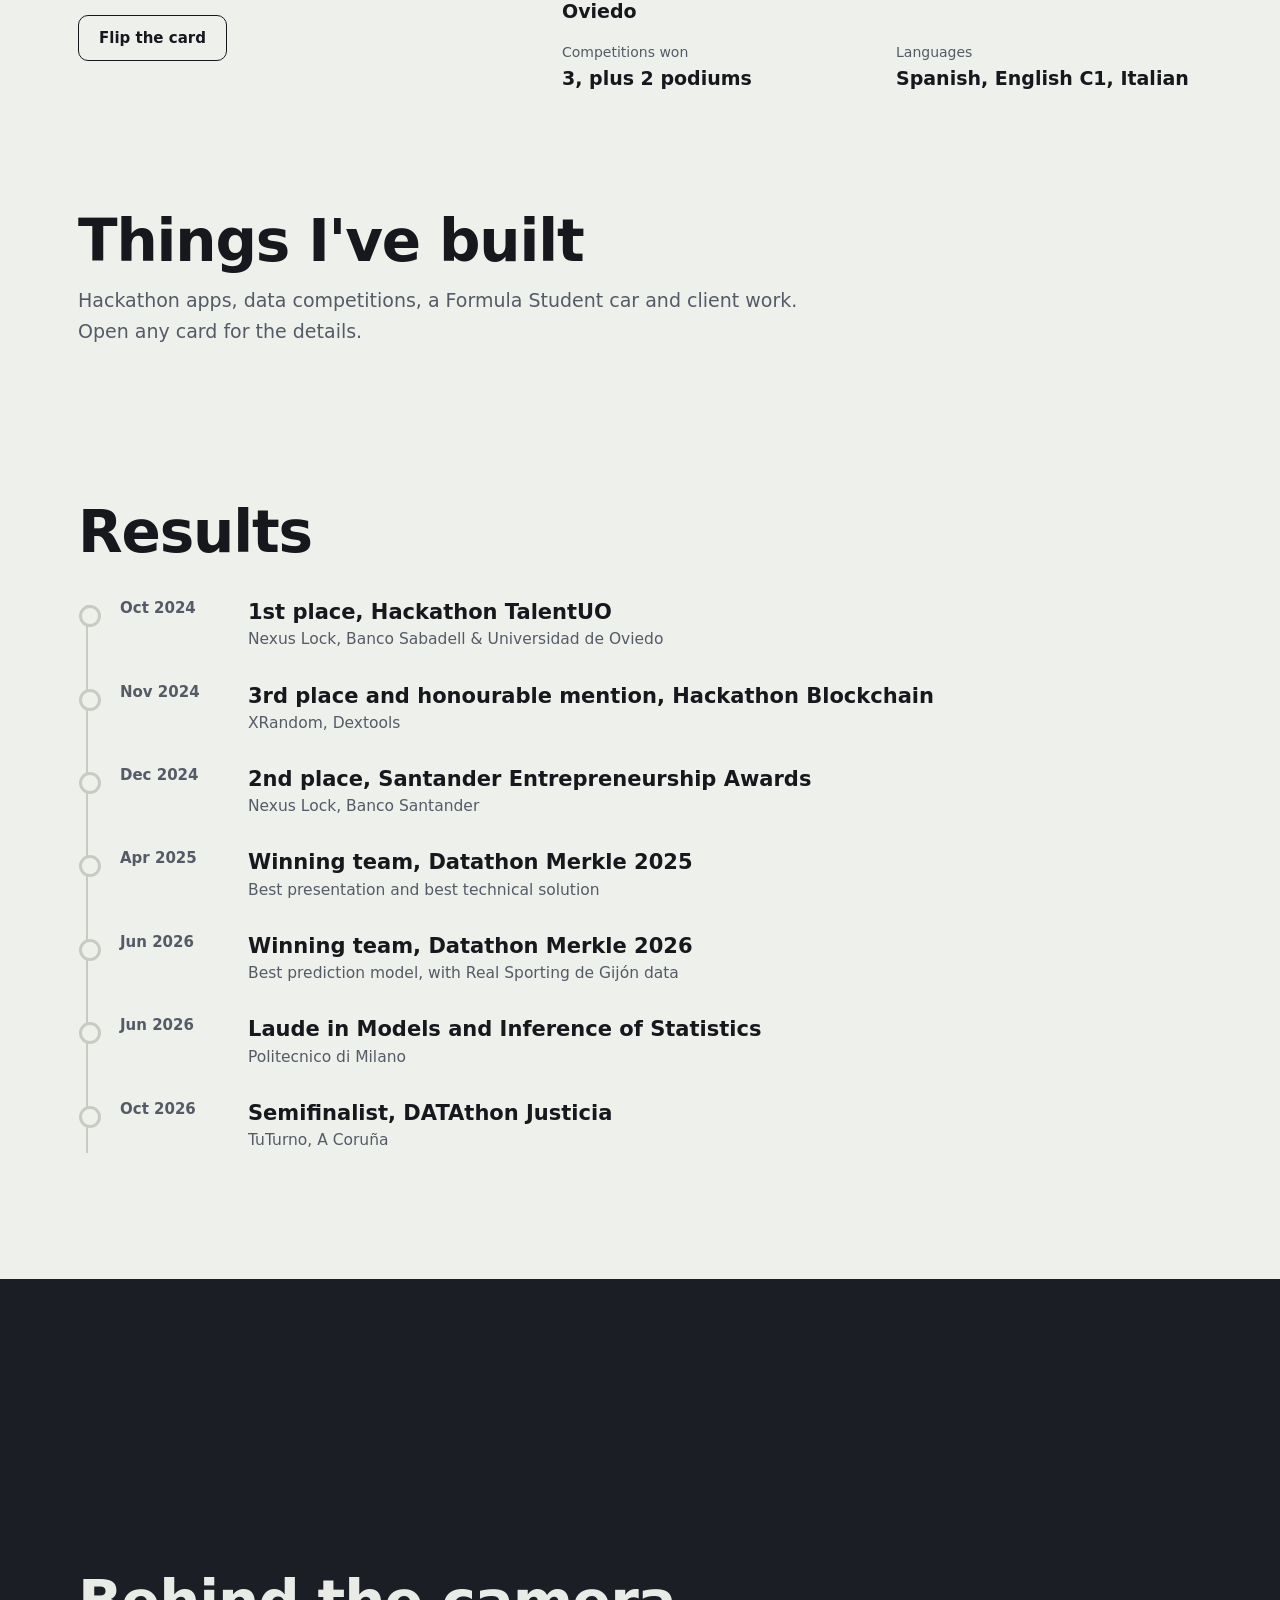
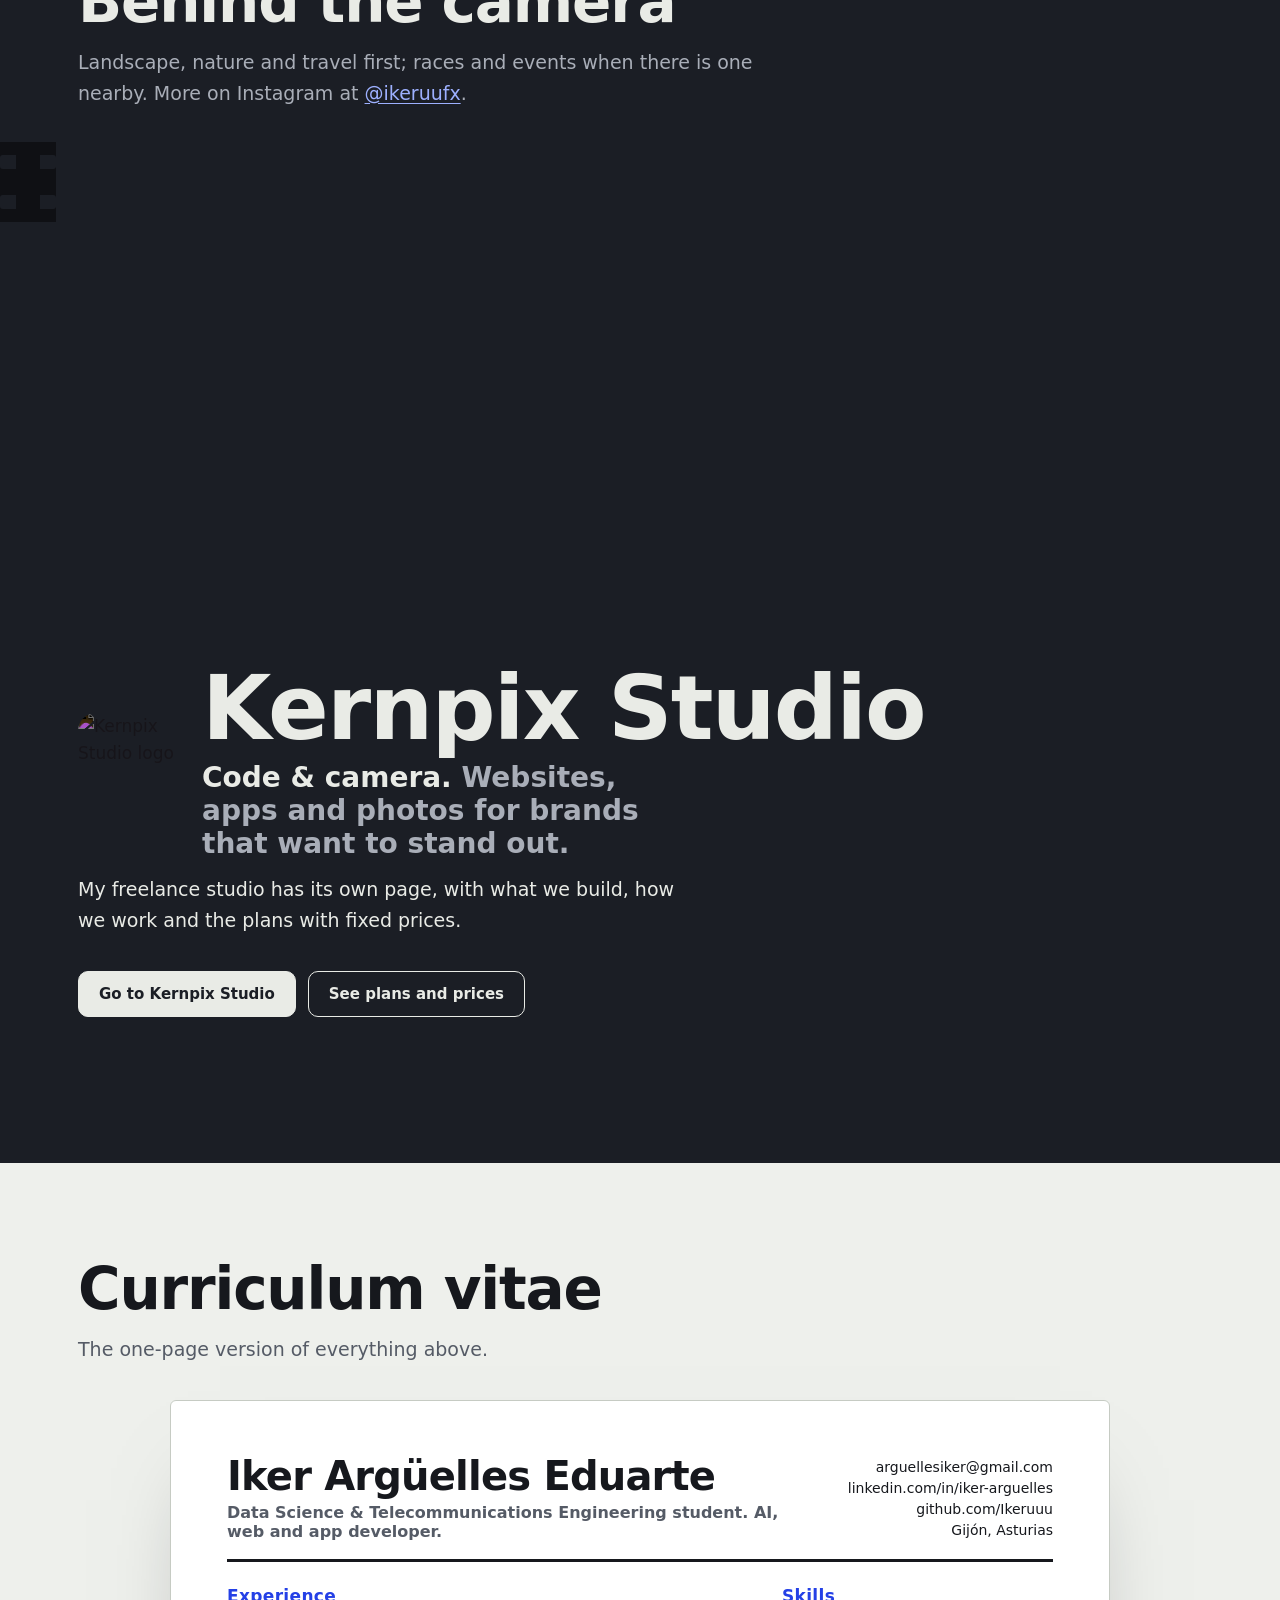
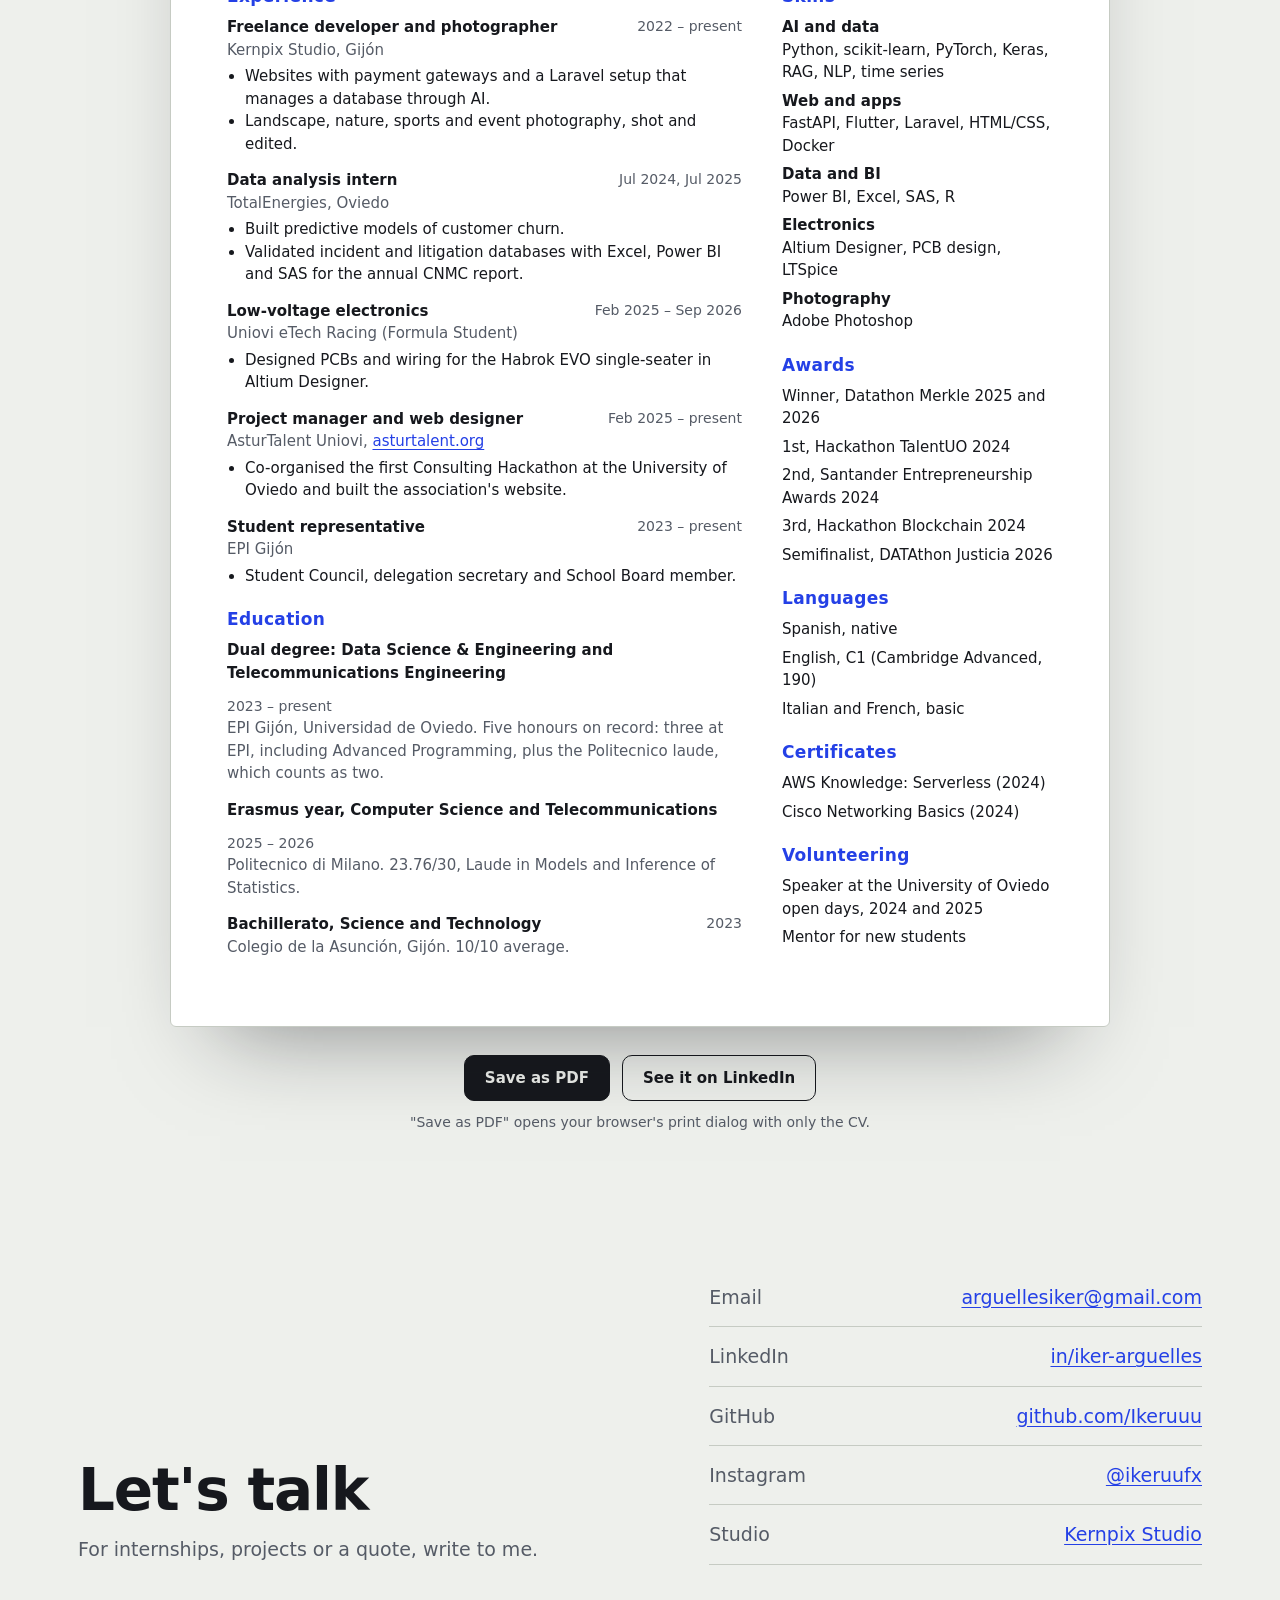
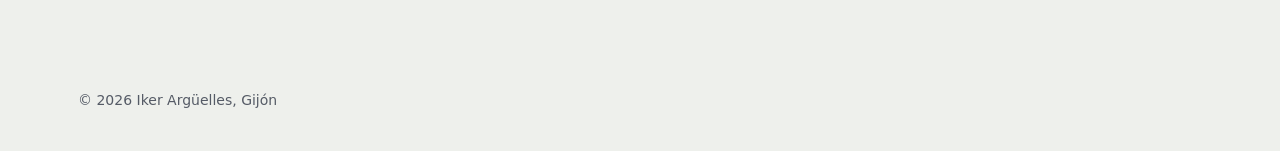
==== commit 65301dde: "Rename the studio to Kernpix Studio Another business already trades as Kodex Studio in the same sect" ====
--- a/iker/index.html
+++ b/iker/index.html
@@ -4,12 +4,12 @@
 <meta charset="utf-8">
 <meta name="viewport" content="width=device-width, initial-scale=1">
 <title>Iker Argüelles · Projects, photography and CV</title>
-<meta name="description" content="Iker Argüelles: Data Science & Telecom Engineering student, AI and web/app developer, photographer and founder of Kodex Studio in Gijón.">
+<meta name="description" content="Iker Argüelles: Data Science & Telecom Engineering student, AI and web/app developer, photographer and founder of Kernpix Studio in Gijón.">
 <link rel="canonical" href="https://ikeruuu.github.io/kodex_studio/iker/">
 <meta name="theme-color" content="#EEF0EC">
 <meta property="og:type" content="website">
 <meta property="og:title" content="Iker Argüelles · Projects, photography and CV">
-<meta property="og:description" content="Data science, AI, web and app projects, photography and CV of Iker Argüelles, founder of Kodex Studio in Gijón.">
+<meta property="og:description" content="Data science, AI, web and app projects, photography and CV of Iker Argüelles, founder of Kernpix Studio in Gijón.">
 <meta property="og:url" content="https://ikeruuu.github.io/kodex_studio/iker/">
 <meta property="og:image" content="https://ikeruuu.github.io/kodex_studio/assets/og.png">
 <meta property="og:image:width" content="1200">
@@ -36,7 +36,7 @@
       <li><a href="#photos"><span class="en">Photography</span><span class="es">Fotografía</span></a></li>
       <li><a href="#cv">CV</a></li>
       <li><a href="#contact"><span class="en">Contact</span><span class="es">Contacto</span></a></li>
-      <li><a class="switch" href="../" data-switch>Kodex Studio</a></li>
+      <li><a class="switch" href="../" data-switch>Kernpix Studio</a></li>
     </ul>
     <div class="lang" role="group" aria-label="Language">
       <button type="button" data-lang="en" aria-pressed="true">EN</button>
@@ -50,11 +50,11 @@
   <div class="wrap">
     <span class="k-spot" id="kHero" aria-hidden="true"></span>
     <h1 id="name" aria-label="Iker Argüelles">Iker Argüelles</h1>
-    <p class="role"><span class="en">I turn data into models, models into apps, and landscapes into photographs. Engineering student and founder of Kodex Studio.</span><span class="es">Convierto datos en modelos, modelos en apps y paisajes en fotografías. Estudiante de ingeniería y fundador de Kodex Studio.</span></p>
+    <p class="role"><span class="en">I turn data into models, models into apps, and landscapes into photographs. Engineering student and founder of Kernpix Studio.</span><span class="es">Convierto datos en modelos, modelos en apps y paisajes en fotografías. Estudiante de ingeniería y fundador de Kernpix Studio.</span></p>
     <div class="cta">
       <a class="btn solid-btn" href="#projects"><span class="en">See my projects</span><span class="es">Ver mis proyectos</span></a>
       <a class="btn" href="#cv"><span class="en">Read my CV</span><span class="es">Ver mi CV</span></a>
-      <a class="btn" href="../" data-switch><span class="en">Work with Kodex Studio</span><span class="es">Trabajar con Kodex Studio</span></a>
+      <a class="btn" href="../" data-switch><span class="en">Work with Kernpix Studio</span><span class="es">Trabajar con Kernpix Studio</span></a>
     </div>
     <p class="where">Gijón, 43.53° N 5.66° W</p>
   </div>
@@ -82,7 +82,7 @@
   camera:  [<span class="s">"landscape"</span>, <span class="s">"travel"</span>,
             <span class="s">"sports"</span>],
   wins:    <span class="k">3</span>, <span class="c">// hackathons, datathons</span>
-  studio:  <span class="s">"Kodex Studio"</span>,
+  studio:  <span class="s">"Kernpix Studio"</span>,
 };</pre></div>
         </div>
       </div>
@@ -91,7 +91,7 @@
     <div>
       <h2><span class="en">Engineer by training, photographer by habit</span><span class="es">Ingeniero de formación, fotógrafo por costumbre</span></h2>
       <p class="lede"><span class="en">I study a dual degree in Data Science and Telecommunications Engineering in Gijón, and spent a year at Politecnico di Milano. I like building the whole thing: the model, the backend and the app people actually use.</span><span class="es">Estudio el doble grado de Ciencia de Datos e Ingeniería de Telecomunicación en Gijón, y pasé un año en el Politecnico di Milano. Me gusta construir el producto entero: el modelo, el backend y la app que usa la gente.</span></p>
-      <p><span class="en">Outside the terminal I carry a camera: mountains, coastlines, trips and races. Both come together in Kodex Studio, where I take on web, app and photography work.</span><span class="es">Fuera del terminal llevo una cámara: montañas, costa, viajes y carreras. Las dos cosas se juntan en Kodex Studio, donde hago trabajos de web, apps y fotografía.</span></p>
+      <p><span class="en">Outside the terminal I carry a camera: mountains, coastlines, trips and races. Both come together in Kernpix Studio, where I take on web, app and photography work.</span><span class="es">Fuera del terminal llevo una cámara: montañas, costa, viajes y carreras. Las dos cosas se juntan en Kernpix Studio, donde hago trabajos de web, apps y fotografía.</span></p>
       <dl class="facts">
         <div><dt><span class="en">Studying</span><span class="es">Estudio</span></dt><dd>EPI Gijón, Universidad de Oviedo</dd></div>
         <div><dt>Erasmus</dt><dd>Politecnico di Milano</dd></div>
@@ -144,15 +144,15 @@
 <section class="studio teaser" id="studio" data-scene-b>
   <div class="wrap">
     <div class="studio-top">
-      <img id="kStudio" src="../assets/logo.png" alt="Kodex Studio logo">
+      <img id="kStudio" src="../assets/logo.png" alt="Kernpix Studio logo">
       <div>
-        <h2>Kodex Studio</h2>
+        <h2>Kernpix Studio</h2>
         <p class="tag"><em>Code &amp; camera.</em> <span class="en">Websites, apps and photos for brands that want to stand out.</span><span class="es">Webs, apps y fotos para marcas que quieren destacar.</span></p>
       </div>
     </div>
     <p class="lede"><span class="en">My freelance studio has its own page, with what we build, how we work and the plans with fixed prices.</span><span class="es">Mi estudio freelance tiene su propia página, con lo que hacemos, cómo trabajamos y los planes con precio fijo.</span></p>
     <div class="cta">
-      <a class="btn solid-btn" href="../" data-switch><span class="en">Go to Kodex Studio</span><span class="es">Ir a Kodex Studio</span></a>
+      <a class="btn solid-btn" href="../" data-switch><span class="en">Go to Kernpix Studio</span><span class="es">Ir a Kernpix Studio</span></a>
       <a class="btn" href="../#plans" data-switch><span class="en">See plans and prices</span><span class="es">Ver planes y precios</span></a>
     </div>
   </div>
@@ -185,7 +185,7 @@
             <h4><span class="en">Experience</span><span class="es">Experiencia</span></h4>
             <div class="job">
               <div class="t"><span><span class="en">Freelance developer and photographer</span><span class="es">Desarrollador y fotógrafo freelance</span></span><span><span class="en">2022 – present</span><span class="es">2022 – actualidad</span></span></div>
-              <div class="o">Kodex Studio, Gijón</div>
+              <div class="o">Kernpix Studio, Gijón</div>
               <ul>
                 <li><span class="en">Websites with payment gateways and a Laravel setup that manages a database through AI.</span><span class="es">Webs con pasarelas de pago y un montaje en Laravel que gestiona una base de datos con IA.</span></li>
                 <li><span class="en">Landscape, nature, sports and event photography, shot and edited.</span><span class="es">Fotografía de paisaje, naturaleza, deportes y eventos, con edición.</span></li>
@@ -285,7 +285,7 @@
       <li><span>LinkedIn</span><a href="https://www.linkedin.com/in/iker-arguelles/">in/iker-arguelles</a></li>
       <li><span>GitHub</span><a href="https://github.com/Ikeruuu">github.com/Ikeruuu</a></li>
       <li><span>Instagram</span><a href="https://www.instagram.com/ikeruufx/">@ikeruufx</a></li>
-      <li><span class="en">Studio</span><span class="es">Estudio</span><a href="../" data-switch>Kodex Studio</a></li>
+      <li><span class="en">Studio</span><span class="es">Estudio</span><a href="../" data-switch>Kernpix Studio</a></li>
     </ul>
   </div>
 </section>
--- a/css/site.css
+++ b/css/site.css
@@ -0,0 +1,365 @@
+/* Iker Argüelles · Kernpix Studio — styles. Tokens first, then one block per section. */
+:root{
+  --paper:#EEF0EC; --paper-2:#E3E6E0; --ink:#16181D; --graphite:#555B66; --line:#C6CBC3;
+  --code:#2440E6; --film:#E8A33A; --night:#1B1E25; --night-2:#262A33; --on-night:#E9EBE6; --on-night-dim:#A9AEB8;
+  --display:'Bricolage Grotesque',system-ui,sans-serif; --body:'Instrument Sans',system-ui,sans-serif; --mono:'JetBrains Mono',ui-monospace,monospace;
+  --wrap:1180px;
+}
+*{box-sizing:border-box}
+html{scroll-behavior:smooth;scroll-padding-top:72px}
+body{margin:0;background:var(--paper);color:var(--ink);font:400 17px/1.6 var(--body);-webkit-font-smoothing:antialiased;overflow-x:hidden;padding-top:64px}
+html[lang=en] .es,html[lang=es] .en{display:none!important}
+a{color:var(--code);text-underline-offset:3px}
+a:hover{color:var(--ink)}
+:focus-visible{outline:3px solid var(--code);outline-offset:3px;border-radius:4px}
+img{max-width:100%;display:block;-webkit-user-drag:none}
+.wrap{max-width:var(--wrap);margin:0 auto;padding:0 28px}
+h1,h2,h3{font-family:var(--display);line-height:1.05;margin:0;font-weight:800;letter-spacing:-.02em}
+h2{font-size:clamp(34px,5vw,58px)}
+.lede{color:var(--graphite);max-width:60ch;margin:14px 0 0;font-size:19px}
+
+#gl{position:fixed;inset:0;width:100%;height:100%;z-index:0;display:block}
+header,main,footer{position:relative;z-index:1}
+.solid{background:var(--paper)}
+.bar{position:fixed;left:0;top:0;height:3px;width:100%;background:var(--code);transform-origin:0 50%;transform:scaleX(0);z-index:40}
+
+/* nav */
+.nav{position:fixed;top:0;left:0;right:0;z-index:30;background:color-mix(in srgb,var(--paper) 90%,transparent);-webkit-backdrop-filter:blur(10px);backdrop-filter:blur(10px);border-bottom:1px solid var(--line);transition:background-color .25s,border-color .25s}
+.nav .wrap{display:flex;align-items:center;gap:24px;height:64px}
+.brand{display:flex;align-items:center;gap:10px;text-decoration:none;color:var(--ink);font:600 16px var(--body)}
+.brand img{width:34px;height:34px;border-radius:7px}
+.nav ul{display:flex;gap:22px;list-style:none;margin:0 0 0 auto;padding:0}
+.nav ul a{color:var(--ink);text-decoration:none;font-weight:500;font-size:15px}
+.nav ul a:hover{color:var(--code)}
+.lang{display:flex;border:1.5px solid var(--ink);border-radius:999px;overflow:hidden}
+.lang button{all:unset;cursor:pointer;padding:6px 12px;font:600 13px var(--body);min-width:22px;text-align:center}
+.lang button[aria-pressed=true]{background:var(--ink);color:var(--paper)}
+.lang button:focus-visible{outline:3px solid var(--code);outline-offset:-3px}
+.brand,.nav ul a,.lang,.lang button,.menu-btn{transition:color .25s,background-color .25s,border-color .25s}
+.brand span{white-space:nowrap}
+.menu-btn{all:unset;display:none;cursor:pointer;padding:7px 14px;border-radius:999px;border:1.5px solid var(--ink);font:600 13px var(--body)}
+.menu-btn:focus-visible{outline:3px solid var(--code);outline-offset:2px}
+html.nav-dark .nav{background:color-mix(in srgb,var(--night) 90%,transparent);border-color:#343945}
+html.nav-dark .brand,html.nav-dark .nav ul a,html.nav-dark .lang button,html.nav-dark .menu-btn{color:var(--on-night)}
+html.nav-dark .brand img{filter:invert(1)}
+html.nav-dark .lang,html.nav-dark .menu-btn{border-color:var(--on-night)}
+html.nav-dark .lang button[aria-pressed=true]{background:var(--on-night);color:var(--night)}
+html.nav-dark .nav ul a:hover{color:#9DB0FF}
+@media (max-width:820px){
+  .nav .wrap{gap:10px;padding:0 18px}
+  .lang{margin-left:auto}
+  .menu-btn{display:block}
+  .nav ul{display:none;position:absolute;top:64px;left:0;right:0;margin:0;padding:6px 18px 16px;flex-direction:column;gap:0;background:var(--paper);border-bottom:1px solid var(--line);box-shadow:0 24px 40px -24px rgba(22,24,29,.35)}
+  .nav.open ul{display:flex}
+  .nav ul a{display:block;padding:15px 4px;font-size:18px;border-bottom:1px solid var(--line)}
+  .nav ul li:last-child a{border-bottom:0}
+  html.nav-dark .nav ul{background:var(--night);border-color:#343945}
+  html.nav-dark .nav ul a{border-color:#343945}
+}
+@media (max-width:380px){.brand{font-size:15px;gap:8px}.brand img{width:30px;height:30px}.lang button{padding:6px 9px}.menu-btn{padding:7px 11px}}
+
+/* hero */
+.hero{min-height:calc(100vh - 64px);min-height:calc(100svh - 64px);display:flex;align-items:center;padding:40px 0 120px}
+.hero .wrap,.studio .wrap,.reel-pin .wrap{width:100%}
+.hero .wrap{position:relative}
+.k-spot{display:none;pointer-events:none}
+@media (max-aspect-ratio:9/10){
+  .hero{padding-top:104px}
+  .k-spot{display:block;position:absolute;right:16px;top:-72px;width:clamp(100px,26vw,210px);aspect-ratio:1}
+  html.gl-on .studio-top img{visibility:hidden;width:112px;height:112px}
+}
+.hero h1{font-size:clamp(54px,9vw,128px);max-width:8ch;perspective:800px}
+.hero h1 .w{display:inline-block;white-space:nowrap}
+.hero h1 .c{display:inline-block;transform-origin:50% 100%;transform:translateY(60%) rotateX(-85deg);opacity:0;transition:transform .8s cubic-bezier(.2,.8,.2,1),opacity .5s}
+.hero.go h1 .c{transform:none;opacity:1}
+.hero .role{font-size:clamp(18px,1.6vw,21px);color:#2E323A;max-width:36ch;margin:22px 0 30px;text-shadow:0 0 12px var(--paper),0 0 4px var(--paper)}
+.cta{display:flex;gap:12px;flex-wrap:wrap}
+.btn{display:inline-flex;align-items:center;gap:8px;padding:13px 20px;border-radius:10px;border:1.5px solid var(--ink);font:600 15px var(--body);text-decoration:none;color:var(--ink);background:var(--paper);cursor:pointer}
+.btn.solid-btn{background:var(--ink);color:var(--paper)}
+.btn:hover{background:var(--code);border-color:var(--code);color:#fff}
+.where{margin-top:34px;font:400 13.5px var(--mono);color:var(--graphite);text-shadow:0 0 10px var(--paper)}
+html:not(.gl-on) .hero{background:linear-gradient(180deg,var(--paper),var(--paper-2))}
+
+/* marquee */
+.strip{border-block:1px solid var(--line);padding:18px 0;overflow:hidden;display:grid;gap:10px}
+.strip .row{display:flex;gap:28px;white-space:nowrap;font:600 clamp(22px,3vw,38px) var(--display);will-change:transform}
+.strip .row span{display:inline-flex;align-items:center;gap:28px}
+.strip .row span::after{content:"";width:5px;height:.9em;background:var(--code);transform:skewX(-22deg)}
+.strip .row.cam{color:var(--graphite)}
+.strip .row.cam span::after{background:var(--film)}
+
+section{padding:96px 0}
+.head{display:flex;justify-content:space-between;align-items:end;gap:24px;flex-wrap:wrap;margin-bottom:36px}
+
+/* about + flip card */
+.about{display:grid;grid-template-columns:minmax(0,420px) 1fr;gap:64px;align-items:center}
+.flip{perspective:1400px;user-select:none;-webkit-user-select:none}
+.flip-in{position:relative;aspect-ratio:4/5;transform-style:preserve-3d;transition:transform .9s cubic-bezier(.2,.8,.2,1);transform:rotateX(var(--rx,0deg)) rotateY(calc(var(--ry,0deg) + var(--f,0deg)))}
+.flip.flipped .flip-in{--f:180deg}
+.face{position:absolute;inset:0;border-radius:20px;overflow:hidden;backface-visibility:hidden;-webkit-backface-visibility:hidden;box-shadow:0 30px 60px -30px rgba(22,24,29,.45)}
+.face.front img{width:100%;height:100%;object-fit:cover}
+.face.front i{position:absolute;width:30px;height:30px;border:3px solid var(--film)}
+.face.front i:nth-of-type(1){top:18px;left:18px;border-right:0;border-bottom:0}
+.face.front i:nth-of-type(2){top:18px;right:18px;border-left:0;border-bottom:0}
+.face.front i:nth-of-type(3){bottom:18px;left:18px;border-right:0;border-top:0}
+.face.front i:nth-of-type(4){bottom:18px;right:18px;border-left:0;border-top:0}
+.face.back{transform:rotateY(180deg);background:var(--night);color:var(--on-night);display:flex;align-items:center}
+.face.back pre{margin:0;padding:28px;font:400 clamp(12.5px,1.25vw,15px)/1.8 var(--mono);white-space:pre}
+.face.back .k{color:#9DB0FF}.face.back .s{color:#F1C27A}.face.back .c{color:var(--on-night-dim)}
+.flip-btn{margin-top:16px}
+.about h2{margin-bottom:8px}
+.about p{max-width:58ch}
+.facts{display:grid;grid-template-columns:repeat(2,minmax(0,1fr));gap:18px 28px;margin:28px 0 0}
+.facts dt{font-size:14px;color:var(--graphite)}
+.facts dd{margin:2px 0 0;font:600 19px/1.3 var(--display)}
+@media (max-width:860px){.about{grid-template-columns:1fr;gap:36px}.flip{max-width:380px}}
+
+/* projects */
+.filters{display:flex;gap:8px;flex-wrap:wrap}
+.filters button{all:unset;cursor:pointer;padding:9px 16px;border-radius:999px;border:1.5px solid var(--line);font:500 15px var(--body)}
+.filters button[aria-pressed=true]{background:var(--ink);color:var(--paper);border-color:var(--ink)}
+.filters button:focus-visible{outline:3px solid var(--code);outline-offset:2px}
+.grid{display:grid;grid-template-columns:repeat(12,minmax(0,1fr));gap:18px;perspective:1600px}
+.proj{grid-column:span 4;background:#fff;border:1px solid var(--line);border-radius:16px;padding:24px;display:flex;flex-direction:column;gap:12px;position:relative;transform-style:preserve-3d;transition:transform .5s cubic-bezier(.2,.8,.2,1),opacity .6s,box-shadow .3s;overflow:hidden}
+.proj.pre{opacity:0;transform:rotateX(-22deg) translateY(46px)}
+.proj.tilting{transition:transform .08s linear,box-shadow .3s;box-shadow:0 26px 50px -28px rgba(22,24,29,.5)}
+.proj::before{content:"";position:absolute;inset:0;background:radial-gradient(420px circle at var(--gx,50%) var(--gy,50%),rgba(36,64,230,.10),transparent 60%);opacity:0;transition:opacity .3s;pointer-events:none}
+.proj.tilting::before{opacity:1}
+.proj.big{grid-column:span 6}
+.proj .ev{font:500 14px var(--body);color:var(--graphite);padding-right:40px}
+.proj .ev b{color:var(--ink);font-weight:600}
+.proj h3{font-size:28px}
+.proj p{margin:0;color:#2E323A}
+.tags{display:flex;flex-wrap:wrap;gap:6px;margin-top:auto;padding-top:6px}
+.tags span{font:400 12.5px var(--mono);padding:3px 8px;border-radius:6px;background:var(--paper)}
+.links{display:flex;gap:16px;font-weight:600;font-size:15px;flex-wrap:wrap}
+.proj .more{all:unset;cursor:pointer;font:600 15px var(--body);color:var(--ink);text-decoration:underline;text-underline-offset:3px}
+.proj .more:focus-visible{outline:3px solid var(--code);outline-offset:3px}
+.proj .detail{display:none;color:#2E323A;font-size:15.5px;border-top:1px dashed var(--line);padding-top:12px}
+.proj.open .detail{display:block}
+.proj .award{position:absolute;top:20px;right:20px;width:34px;height:34px;border-radius:50%;background:var(--film);display:grid;place-items:center}
+.proj .award svg{width:18px;height:18px}
+@media (max-width:980px){.proj,.proj.big{grid-column:span 6}}
+@media (max-width:640px){.proj,.proj.big{grid-column:span 12}}
+
+/* timeline */
+.timeline{list-style:none;margin:0 0 0 8px;padding:0;position:relative}
+.timeline::before{content:"";position:absolute;left:0;top:6px;bottom:30px;width:2px;background:var(--line)}
+.timeline .fill{position:absolute;left:0;top:6px;width:2px;height:calc(100% - 36px);background:var(--ink);transform-origin:50% 0;transform:scaleY(var(--p,0))}
+.timeline li{position:relative;padding:0 0 30px 34px;display:grid;grid-template-columns:110px 1fr;gap:18px}
+.timeline li::before{content:"";position:absolute;left:-7px;top:6px;width:16px;height:16px;border-radius:50%;background:var(--paper);border:3px solid var(--line);transition:border-color .3s,background .3s,transform .3s}
+.timeline li.on::before{border-color:var(--ink);transform:scale(1.1)}
+.timeline li.win.on::before{background:var(--film)}
+.timeline time{font:600 15px var(--body);color:var(--graphite)}
+.timeline strong{font:700 21px/1.25 var(--display);display:block}
+.timeline span.what{color:var(--graphite);font-size:15.5px}
+@media (max-width:640px){.timeline li{grid-template-columns:1fr;gap:2px}}
+
+/* film reel */
+.reel{padding:0;background:var(--night);color:var(--on-night)}
+.reel-pin{position:sticky;top:64px;height:calc(100vh - 64px);overflow:hidden;display:flex;flex-direction:column;justify-content:center;gap:34px}
+.reel .lede{color:var(--on-night-dim)}
+.reel a{color:#9DB0FF}
+.film{display:flex;gap:18px;padding:40px 28px;width:max-content;position:relative;background:#0F1014;will-change:transform;transform:translateX(var(--x,0px));user-select:none;-webkit-user-select:none}
+.film::before,.film::after{content:"";position:absolute;left:0;right:0;height:14px;background:repeating-linear-gradient(90deg,var(--night) 0 16px,transparent 16px 40px);border-radius:3px}
+.film::before{top:13px}.film::after{bottom:13px}
+.film-scroll{transform:perspective(1800px) rotateY(var(--ry,0deg))}
+.frame{all:unset;box-sizing:border-box;flex:0 0 auto;height:clamp(240px,48vh,500px);position:relative;border-radius:6px;overflow:hidden;background:repeating-linear-gradient(135deg,#1c1f27 0 14px,#22262f 14px 28px);display:grid;place-items:center;text-align:center;cursor:zoom-in}
+.frame.empty{cursor:default}
+.frame:focus-visible{outline:3px solid var(--film);outline-offset:4px}
+.frame img,.frame video{position:absolute;inset:0;width:100%;height:100%;object-fit:cover;transition:transform .7s cubic-bezier(.2,.8,.2,1)}
+.frame:hover img,.frame:hover video{transform:scale(1.045)}
+.frame .n{position:absolute;left:12px;top:8px;font:400 12.5px var(--mono);color:var(--film);z-index:1;text-shadow:0 0 6px #000}
+.frame .cat,.frame .place{position:absolute;bottom:10px;font:600 14px var(--body);background:rgba(15,16,20,.72);padding:4px 10px;border-radius:999px;z-index:1;color:var(--on-night)}
+.frame .cat{right:12px}.frame .place{left:12px;font-weight:500}
+.frame .play{position:absolute;right:12px;top:10px;width:30px;height:30px;border-radius:50%;background:rgba(15,16,20,.72);display:grid;place-items:center;z-index:1}
+.frame .play svg{width:12px;height:12px;margin-left:2px}
+.frame .ph{color:var(--on-night-dim);font-size:15px;padding:0 24px}
+#lb{border:0;padding:0;margin:0;background:transparent;width:100vw;height:100vh;max-width:none;max-height:none;color:var(--on-night)}
+#lb::backdrop{background:rgba(12,13,17,.94)}
+#lb .lb-in{width:100%;height:100%;display:grid;grid-template-rows:1fr auto;place-items:center;padding:56px 72px 22px;box-sizing:border-box}
+#lb img,#lb video{max-width:100%;max-height:calc(100vh - 140px);border-radius:6px;display:block}
+#lb p{margin:14px 0 0;font:500 15px var(--body);color:var(--on-night-dim)}
+#lb button{all:unset;cursor:pointer;position:absolute;width:44px;height:44px;border-radius:50%;display:grid;place-items:center;background:rgba(233,235,230,.1);color:var(--on-night)}
+#lb button:hover{background:rgba(233,235,230,.22)}
+#lb button:focus-visible{outline:3px solid var(--film)}
+#lb button svg{width:20px;height:20px}
+#lb .x{top:14px;right:16px}#lb .prev{left:14px;top:50%;margin-top:-22px}#lb .next{right:14px;top:50%;margin-top:-22px}
+@media (max-width:700px){#lb .lb-in{padding:64px 10px 18px}#lb .prev,#lb .next{top:auto;bottom:14px;margin:0}#lb .lb-in p{padding:0 60px;text-align:center}}
+@media (max-width:899px){
+  .reel-pin{position:static;height:auto;padding:80px 0}
+  .film-scroll{overflow-x:auto;scroll-snap-type:x mandatory;scrollbar-width:none;-webkit-overflow-scrolling:touch}
+  .film-scroll::-webkit-scrollbar{display:none}
+  .frame{scroll-snap-align:center;height:auto;width:78vw}
+  .frame.tall{width:62vw}
+  .film{align-items:center}
+  .film,.film-scroll{transform:none!important}
+}
+
+/* studio */
+.studio{color:var(--on-night);position:relative;background:var(--night);min-height:100vh;display:flex;align-items:center}
+html.gl-on .studio{background:transparent}
+.studio a{color:#9DB0FF}.studio a:hover{color:#fff}
+.studio-top{display:flex;gap:28px;align-items:center;flex-wrap:wrap}
+.studio-top img{width:96px;height:96px;border-radius:18px;filter:invert(1)}
+.studio h2{font-size:clamp(44px,7vw,92px)}
+.studio .tag{font:600 clamp(20px,2.4vw,28px) var(--display);color:var(--on-night-dim);margin:6px 0 0;max-width:24ch}
+.studio .tag em{font-style:normal;color:var(--on-night)}
+.studio .lede{color:var(--on-night);max-width:52ch}
+.svc{display:grid;grid-template-columns:repeat(3,minmax(0,1fr));gap:14px;margin-top:44px}
+.svc div{background:rgba(27,30,37,.82);backdrop-filter:blur(6px);border:1px solid #343945;border-radius:16px;padding:24px}
+.svc h3{font-size:21px;margin-bottom:8px;color:var(--on-night)}
+.svc p{margin:0;color:var(--on-night-dim);font-size:15.5px}
+.svc .ic{width:28px;height:28px;margin-bottom:14px;color:#9DB0FF}
+.svc .cam .ic{color:var(--film)}
+@media (max-width:900px){.svc{grid-template-columns:1fr 1fr}}
+@media (max-width:560px){.svc{grid-template-columns:1fr}}
+.studio .cta{margin-top:36px}
+.studio .btn{border-color:var(--on-night);color:var(--on-night);background:var(--night)}
+.studio .btn.solid-btn{background:var(--on-night);color:var(--night)}
+.studio .btn:hover{background:#9DB0FF;border-color:#9DB0FF;color:var(--night)}
+
+/* cv */
+/* the tilted sheet and the 3D card reveals are wider than the screen while they turn: keep that inside their sections */
+#cv,#projects{overflow:hidden}
+@supports (overflow:clip){html,body{overflow-x:clip}#cv,#projects{overflow:visible;overflow-x:clip}}
+.cv-stage{perspective:1800px}
+.sheet{background:#fff;border:1px solid var(--line);border-radius:6px;max-width:940px;margin:0 auto;padding:54px 56px;box-shadow:0 50px 90px -50px rgba(22,24,29,.5);transform-origin:50% 0;transform:rotateX(calc(var(--tilt,0) * 1deg)) scale(calc(1 - var(--tilt,0) * .004));will-change:transform;font-size:15px;line-height:1.5}
+.sheet header{display:flex;justify-content:space-between;gap:32px;align-items:end;border-bottom:3px solid var(--ink);padding-bottom:18px;margin-bottom:24px}
+.sheet header>div{flex:1;min-width:0}
+.sheet .reach{flex:none}
+.sheet h3{font-size:40px}
+.sheet .sub{font:600 16px var(--body);color:var(--graphite);margin-top:6px}
+.sheet .reach{list-style:none;margin:0;padding:0;text-align:right;font-size:14px}
+.cv-cols{display:grid;grid-template-columns:minmax(0,1.9fr) minmax(0,1fr);gap:40px}
+.sheet{overflow-wrap:break-word}
+.sheet h4{font:800 13px var(--display);letter-spacing:.02em;margin:22px 0 10px;color:var(--code);font-size:17px}
+.sheet h4:first-child{margin-top:0}
+.job{margin-bottom:14px}
+.job .t{display:flex;justify-content:space-between;gap:12px;flex-wrap:wrap;font-weight:600}
+.job .t>span:last-child{flex:none;font-weight:400;color:var(--graphite);font-size:14px}
+.job .o{color:var(--graphite)}
+.job ul,.plain{margin:4px 0 0;padding-left:18px}
+.plain{list-style:none;padding:0}
+.plain li{margin-bottom:6px}
+.plain b{font-weight:600}
+.cv-actions{display:flex;gap:12px;justify-content:center;margin-top:28px;flex-wrap:wrap}
+.cv-note{text-align:center;color:var(--graphite);font-size:14px;margin-top:10px}
+@media (max-width:760px){.sheet header{flex-direction:column;align-items:flex-start;gap:12px}.sheet{padding:30px 22px}.cv-cols{grid-template-columns:1fr;gap:8px}.sheet .reach{text-align:left}}
+
+/* contact */
+.contact{display:grid;grid-template-columns:1.2fr 1fr;gap:40px;align-items:end}
+.contact ul{list-style:none;margin:0;padding:0;font-size:19px}
+.contact li{padding:14px 0;border-bottom:1px solid var(--line);display:flex;justify-content:space-between;gap:12px;flex-wrap:wrap}
+.contact li span{color:var(--graphite)}
+@media (max-width:760px){.contact{grid-template-columns:1fr}}
+footer{padding:28px 0 40px;color:var(--graphite);font-size:14px}
+
+@media (prefers-reduced-motion:reduce){
+  html{scroll-behavior:auto}
+  *{transition:none!important;animation:none!important}
+  .hero h1 .c{transform:none;opacity:1}
+  .proj.pre{opacity:1;transform:none}
+}
+@media print{
+  @page{margin:12mm}
+  #gl,.nav,.bar,body>header,footer,main>section:not(#cv),.cv-head,.cv-actions,.cv-note{display:none!important}
+  body{background:#fff}
+  #cv{padding:0}
+  .sheet{box-shadow:none;border:0;transform:none!important;padding:0;max-width:none;font-size:11.5pt}
+}
+
+/* page switch: pill in the bar, teaser of the studio and the wipe between pages */
+.nav ul a.switch{display:inline-flex;padding:6px 14px;border-radius:999px;border:1.5px solid var(--ink);font-weight:600;font-size:13.5px}
+.nav ul a.switch:hover{background:var(--ink);color:var(--paper)}
+html.nav-dark .nav ul a.switch{border-color:var(--on-night)}
+html.nav-dark .nav ul a.switch:hover{background:var(--on-night);color:var(--night)}
+@media (max-width:820px){.nav ul a.switch{display:block;border:0;border-radius:0;padding:15px 4px;font-size:18px;font-weight:500}.nav ul a.switch:hover{background:none;color:var(--code)}}
+.studio.teaser{min-height:72vh}
+.wipe{position:fixed;top:0;bottom:0;left:-25vw;right:-25vw;z-index:100;background:var(--film);transform:translateX(-135%) skewX(-14deg);pointer-events:none}
+.wipe.cover,html.arriving .wipe{transform:translateX(0) skewX(-14deg)}
+.wipe.cover{transition:transform .42s cubic-bezier(.7,0,.3,1)}
+html.arriving.reveal .wipe{transform:translateX(135%) skewX(-14deg);transition:transform .55s cubic-bezier(.7,0,.3,1)}
+
+@media print{.wipe{display:none}}
+
+/* ============ motion layer: same extras as the studio page, on this page's own look ============
+   Everything that hides content until it is revealed sits under html.fx, a class js/site.js adds
+   only when motion is allowed, so nothing stays hidden without it. */
+
+/* loading screen: the white K turning on the dark background */
+.loader{display:none}
+html.loading .loader{position:fixed;inset:0;z-index:90;background:#0E1014;display:grid;place-items:center;align-content:center;gap:44px;perspective:900px;animation:loaderOut .7s cubic-bezier(.7,0,.3,1) 7s forwards}
+.k3d-tilt{transform-style:preserve-3d;transform:rotateX(-14deg)}
+.k3d{position:relative;width:132px;height:132px;transform-style:preserve-3d;animation:kSpin 2.2s linear infinite}
+.k3d svg{position:absolute;inset:0;width:100%;height:100%;transform:translateZ(calc((var(--z) - 10.5)*1.15px));fill:#7E8592}
+.k3d svg:first-child,.k3d svg:last-child{fill:#fff}
+@keyframes kSpin{to{transform:rotateY(360deg)}}
+.lbar{width:132px;height:2px;border-radius:2px;background:rgba(255,255,255,.12);overflow:hidden}
+.lbar i{display:block;height:100%;background:#fff;transform-origin:0 50%;transform:scaleX(0);animation:lbar 3.2s cubic-bezier(.1,.7,.2,1) forwards}
+@keyframes lbar{to{transform:scaleX(.86)}}
+html.loaded .lbar i{animation:none;transform:scaleX(1);transition:transform .3s}
+html.loaded .k3d-tilt{transform:rotateX(-14deg) scale(1.5);opacity:0;transition:transform .6s cubic-bezier(.7,0,.3,1),opacity .45s .1s}
+html.loading.loaded .loader{animation:loaderOut .7s cubic-bezier(.7,0,.3,1) .25s forwards}
+@keyframes loaderOut{to{clip-path:inset(0 0 100% 0);visibility:hidden}}
+
+/* hero: the text follows the name in, and the block lifts away as you scroll */
+.hero{position:relative}
+html.fx .hero .role,html.fx .hero .cta,html.fx .hero .where{opacity:0;transform:translate3d(0,26px,0);filter:blur(8px);transition:opacity .9s,transform .9s cubic-bezier(.2,.8,.2,1),filter .9s}
+html.fx .hero.go .role,html.fx .hero.go .cta,html.fx .hero.go .where{opacity:1;transform:none;filter:none}
+html.fx .hero.go .role{transition-delay:.6s}html.fx .hero.go .cta{transition-delay:.75s}html.fx .hero.go .where{transition-delay:.9s}
+html.fx .hero .wrap{transform:translate3d(0,calc(var(--hp,0)*70px),0);opacity:calc(1 - var(--hp,0)*1.25)}
+.cue{display:none}
+html.fx .cue{display:block;position:absolute;left:50%;bottom:26px;width:1px;height:56px;background:rgba(22,24,29,.16);overflow:hidden;opacity:calc(1 - var(--hp,0)*4)}
+html.fx .cue i{position:absolute;left:0;top:0;width:100%;height:40%;background:var(--code);animation:cue 1.8s cubic-bezier(.6,0,.3,1) infinite}
+@keyframes cue{from{transform:translateY(-110%)}to{transform:translateY(260%)}}
+
+/* blocks arrive as they enter the screen */
+html.fx .rv{opacity:0;transform:translate3d(0,44px,0) scale(.985);filter:blur(10px);transition:opacity .9s,transform .9s cubic-bezier(.2,.8,.2,1),filter .9s;transition-delay:calc(var(--i,0)*90ms)}
+html.fx .rv.side{transform:perspective(1200px) translate3d(-56px,0,0) rotateY(16deg)}
+html.fx .rv.in{opacity:1;transform:none;filter:none}
+html.fx .stagger>*{opacity:0;transform:translate3d(0,34px,0);filter:blur(8px);transition:opacity .8s,transform .8s cubic-bezier(.2,.8,.2,1),filter .8s}
+html.fx .stagger.in>*{opacity:1;transform:none;filter:none}
+html.fx .stagger.in>:nth-child(2){transition-delay:.09s}html.fx .stagger.in>:nth-child(3){transition-delay:.18s}html.fx .stagger.in>:nth-child(4){transition-delay:.27s}html.fx .stagger.in>:nth-child(5){transition-delay:.36s}html.fx .stagger.in>:nth-child(6){transition-delay:.45s}
+html.fx h2.rvh{clip-path:inset(0 0 100% 0);transform:translateY(40px);transition:clip-path 1s cubic-bezier(.2,.8,.2,1),transform 1s cubic-bezier(.2,.8,.2,1)}
+html.fx h2.rvh.in{clip-path:inset(-10% -4% -22% -4%);transform:none}
+
+/* light that drifts behind each section as it passes */
+html.fx main>section.solid{position:relative}
+@supports (overflow:clip){html.fx #about,html.fx #wins,html.fx #contact{overflow:clip}}
+html.fx main>section.solid::before,html.fx main>section.solid::after{content:"";position:absolute;border-radius:50%;pointer-events:none;z-index:0;will-change:transform}
+html.fx main>section.solid::before{width:720px;height:720px;left:-270px;top:4%;background:radial-gradient(closest-side,rgba(36,64,230,.085),transparent);transform:translate3d(0,calc(var(--sy,0)*-90px),0)}
+html.fx main>section.solid::after{width:640px;height:640px;right:-250px;bottom:0;background:radial-gradient(closest-side,rgba(232,163,58,.13),transparent);transform:translate3d(0,calc(var(--sy,0)*110px),0)}
+html.fx main>section.solid:nth-of-type(even)::before{left:auto;right:-280px}
+html.fx main>section.solid:nth-of-type(even)::after{right:auto;left:-250px}
+html.fx main>section.solid>.wrap{position:relative;z-index:1}
+
+/* the photo card leans once to show it can be turned */
+html.fx .flip.hint:not(.flipped) .flip-in{animation:peek 1.5s cubic-bezier(.4,0,.2,1) .7s}
+@keyframes peek{0%,100%{transform:rotateY(0)}35%{transform:rotateY(-26deg)}65%{transform:rotateY(10deg)}}
+
+/* project cards: softer arrival, a pop when the filter changes, details that slide open */
+html.fx .proj.pre{filter:blur(8px)}
+html.fx .proj:not(.tilting){transition:transform .7s cubic-bezier(.2,.8,.2,1),opacity .7s,filter .7s,box-shadow .3s}
+html.fx .proj.pop{animation:projIn .6s cubic-bezier(.2,.8,.2,1) both;animation-delay:calc(var(--i,0)*55ms)}
+@keyframes projIn{from{opacity:0;transform:translateY(26px) scale(.97);filter:blur(6px)}}
+html.fx .proj.open .detail{animation:detailIn .45s cubic-bezier(.2,.8,.2,1)}
+@keyframes detailIn{from{opacity:0;transform:translateY(-8px)}}
+
+/* results: each line comes forward when the timeline reaches it */
+html.fx .timeline li>time,html.fx .timeline li>div{opacity:.3;transform:translateX(14px);transition:opacity .6s,transform .6s cubic-bezier(.2,.8,.2,1)}
+html.fx .timeline li.on>time,html.fx .timeline li.on>div{opacity:1;transform:none}
+
+/* film: frames rise in one after another, and each photo slides a little inside its frame as the strip moves */
+html.fx .frame{opacity:0;translate:0 70px;transition:opacity .8s,translate .9s cubic-bezier(.2,.8,.2,1);transition-delay:calc(var(--i,0)*70ms)}
+html.fx .film.in .frame{opacity:1;translate:0 0}
+html.fx .frame img,html.fx .frame video{transform:none;translate:calc(var(--px,0)*-28px) 0;scale:1.13;transition:scale .7s cubic-bezier(.2,.8,.2,1)}
+html.fx .frame:hover img,html.fx .frame:hover video{transform:none;scale:1.18}
+
+/* buttons lean towards the pointer; contact rows shift on hover */
+.btn{transition:background-color .25s,color .25s,border-color .25s,transform .25s cubic-bezier(.2,.8,.2,1)}
+.contact li{transition:padding .35s cubic-bezier(.2,.8,.2,1),border-color .35s}
+@media (hover:hover){.contact li:hover{padding-left:12px;border-color:var(--ink)}}
+
+@media (prefers-reduced-motion:reduce){.loader,.cue{display:none!important}}
+@media print{.loader,.cue{display:none!important}}
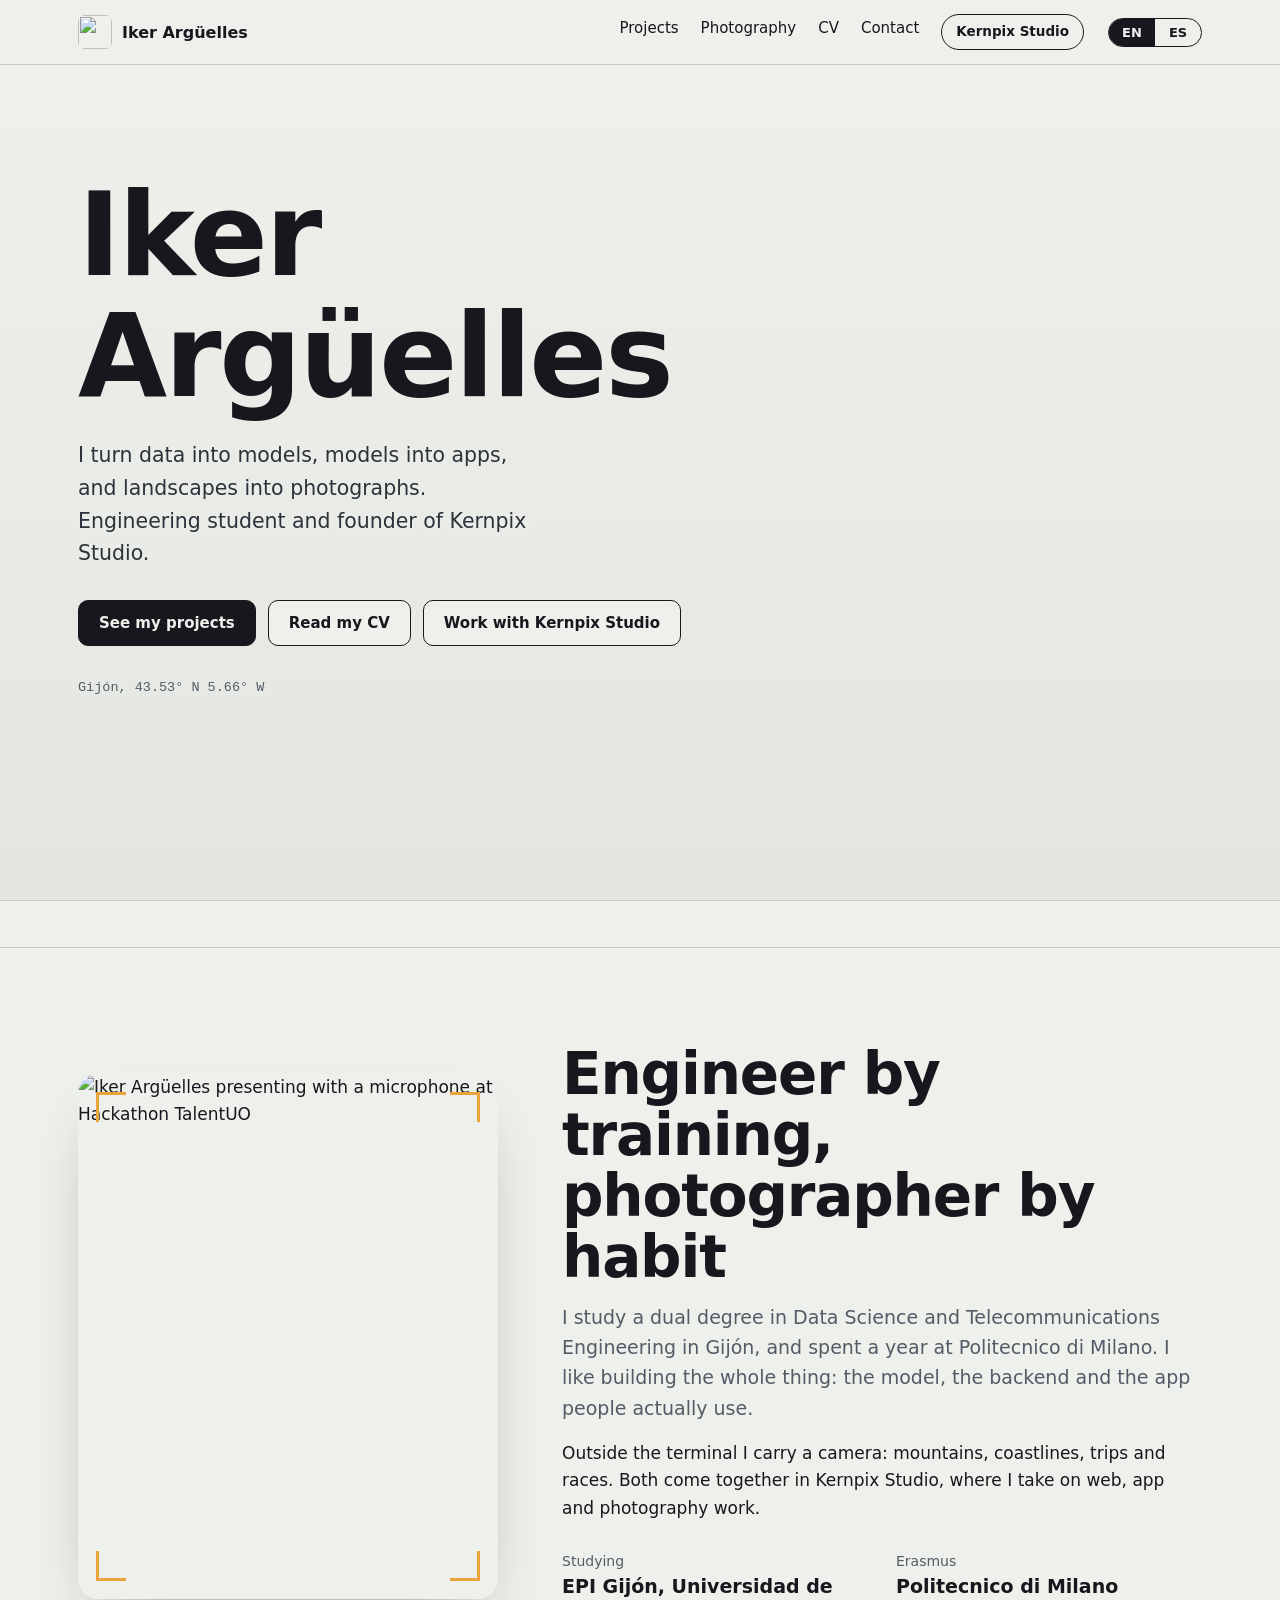
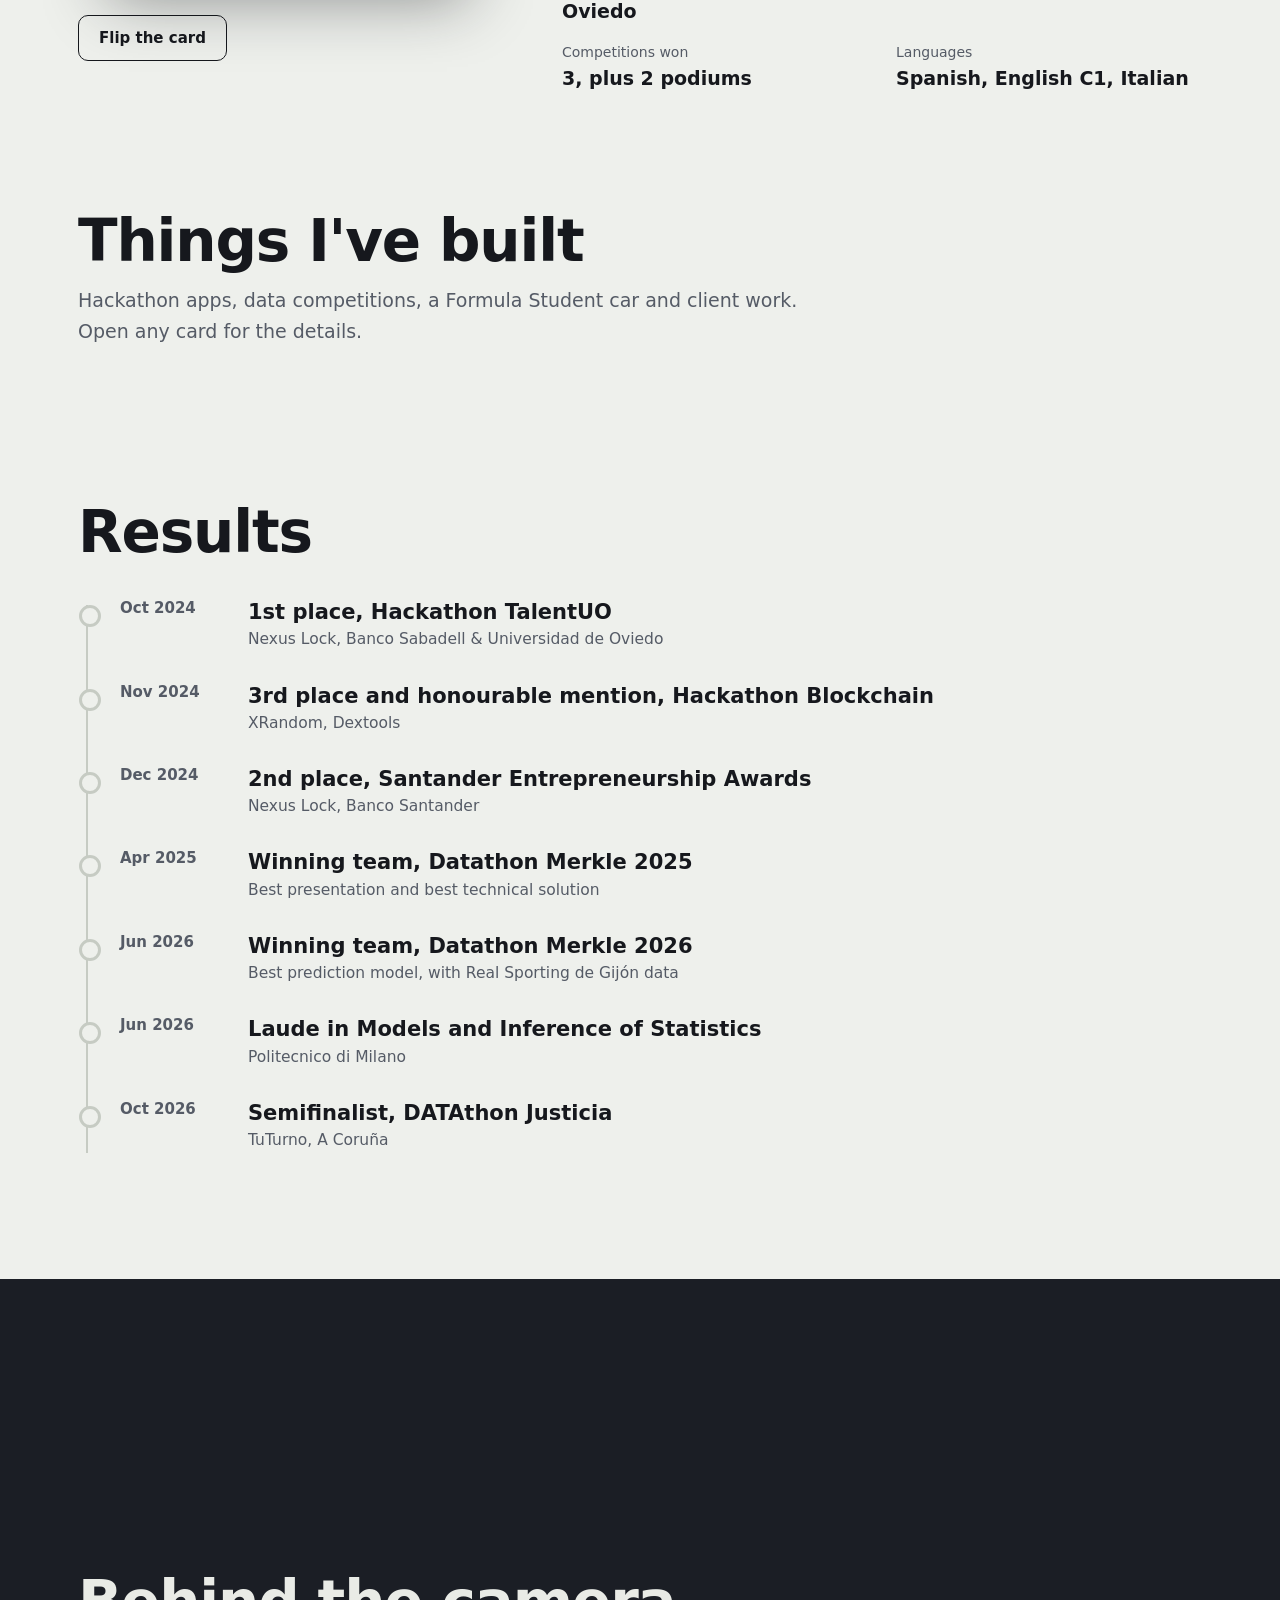
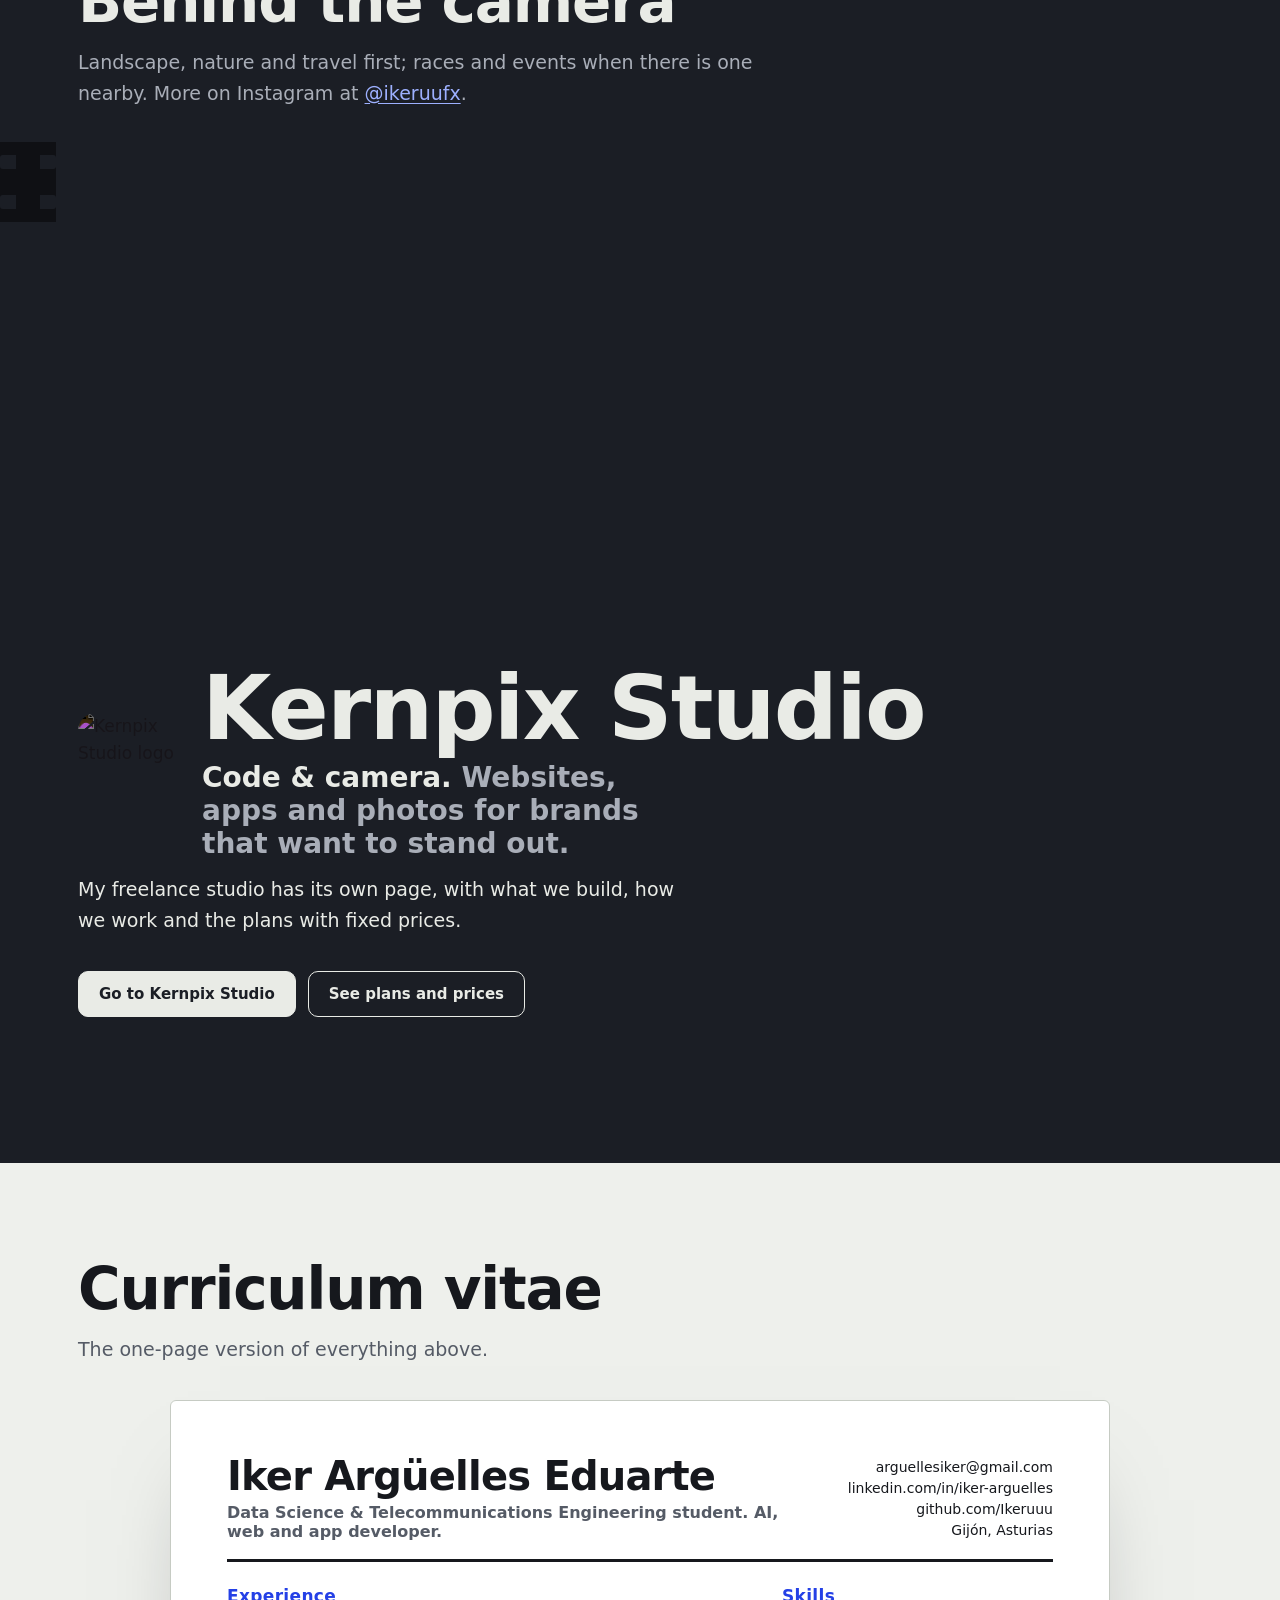
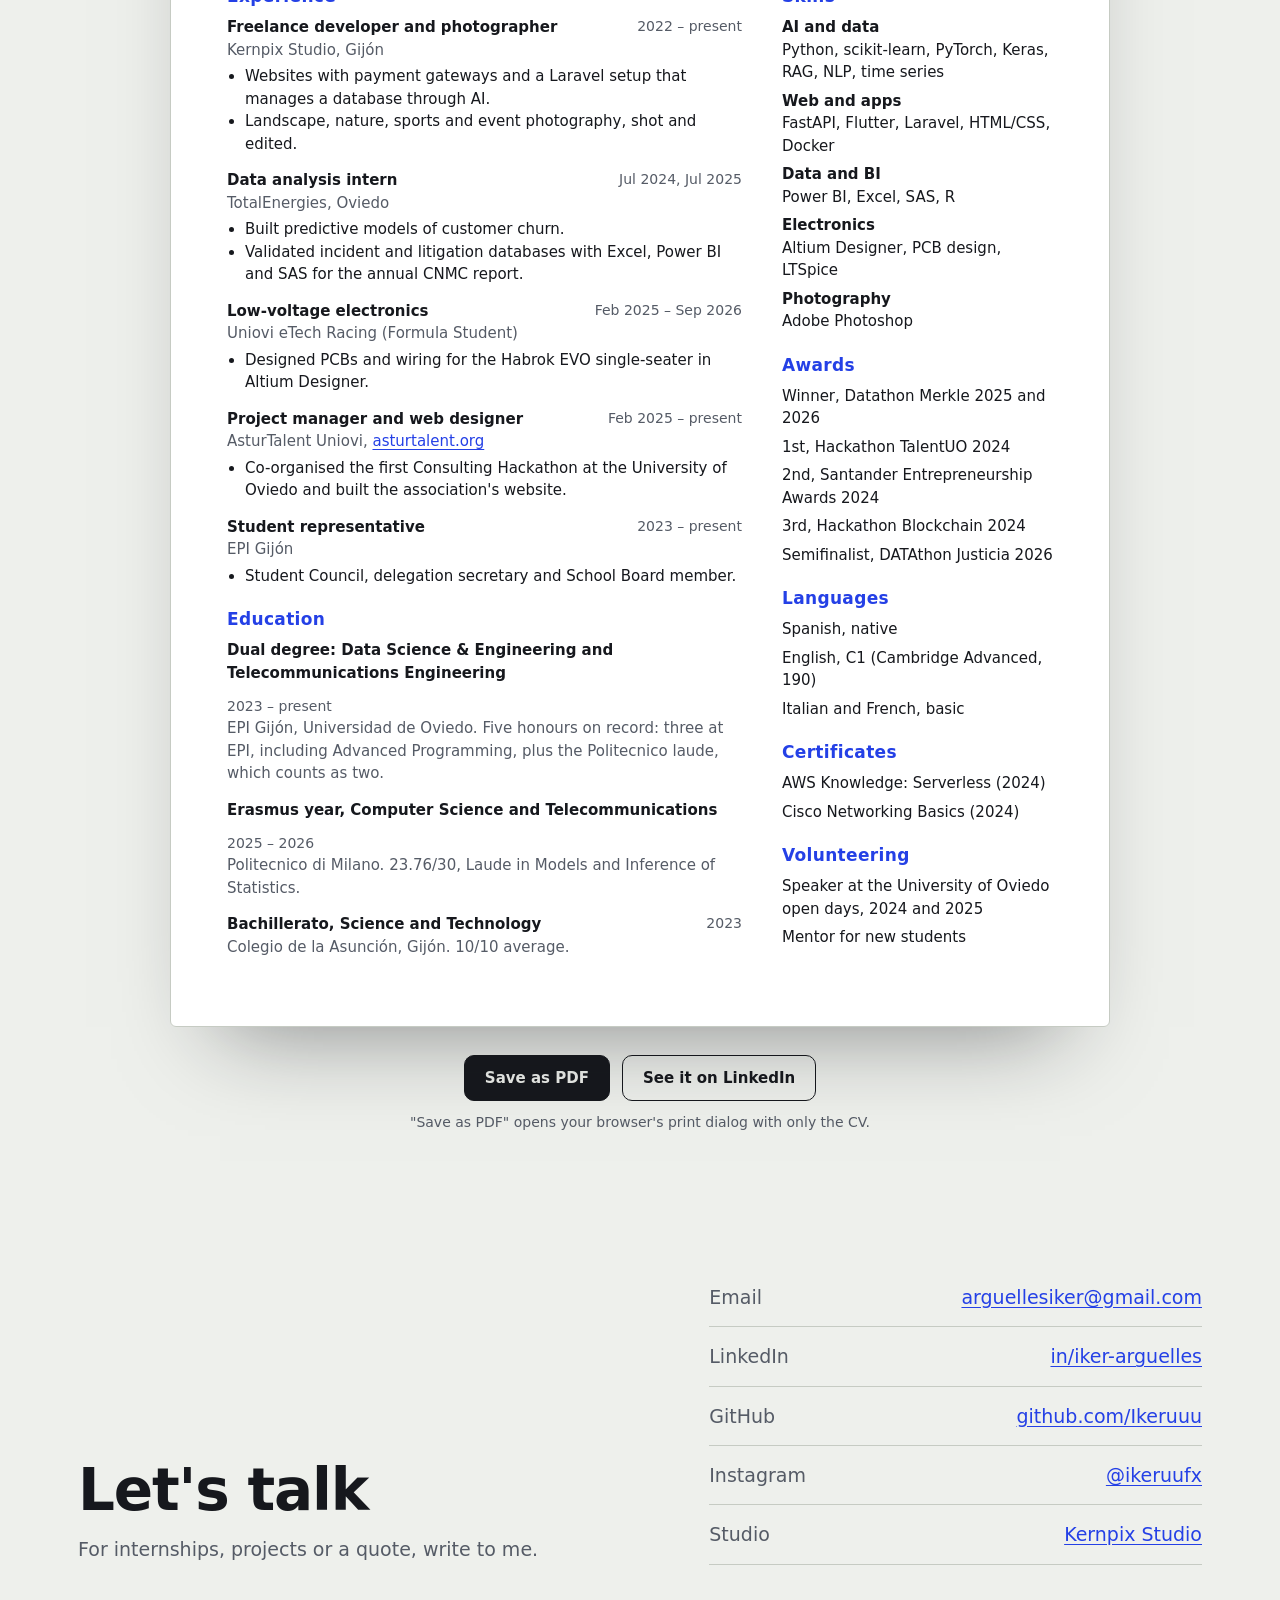
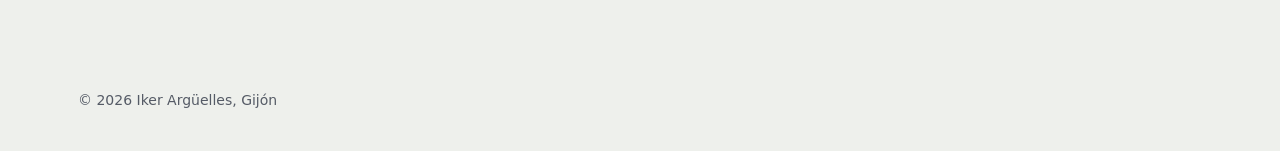
==== commit 046a998a: "Point canonical and share URLs at the renamed repo (kernpix_studio) The repository was renamed, so t" ====
--- a/iker/index.html
+++ b/iker/index.html
@@ -5,13 +5,13 @@
 <meta name="viewport" content="width=device-width, initial-scale=1">
 <title>Iker Argüelles · Projects, photography and CV</title>
 <meta name="description" content="Iker Argüelles: Data Science & Telecom Engineering student, AI and web/app developer, photographer and founder of Kernpix Studio in Gijón.">
-<link rel="canonical" href="https://ikeruuu.github.io/kodex_studio/iker/">
+<link rel="canonical" href="https://ikeruuu.github.io/kernpix_studio/iker/">
 <meta name="theme-color" content="#EEF0EC">
 <meta property="og:type" content="website">
 <meta property="og:title" content="Iker Argüelles · Projects, photography and CV">
 <meta property="og:description" content="Data science, AI, web and app projects, photography and CV of Iker Argüelles, founder of Kernpix Studio in Gijón.">
-<meta property="og:url" content="https://ikeruuu.github.io/kodex_studio/iker/">
-<meta property="og:image" content="https://ikeruuu.github.io/kodex_studio/assets/og.png">
+<meta property="og:url" content="https://ikeruuu.github.io/kernpix_studio/iker/">
+<meta property="og:image" content="https://ikeruuu.github.io/kernpix_studio/assets/og.png">
 <meta property="og:image:width" content="1200">
 <meta property="og:image:height" content="630">
 <meta name="twitter:card" content="summary_large_image">
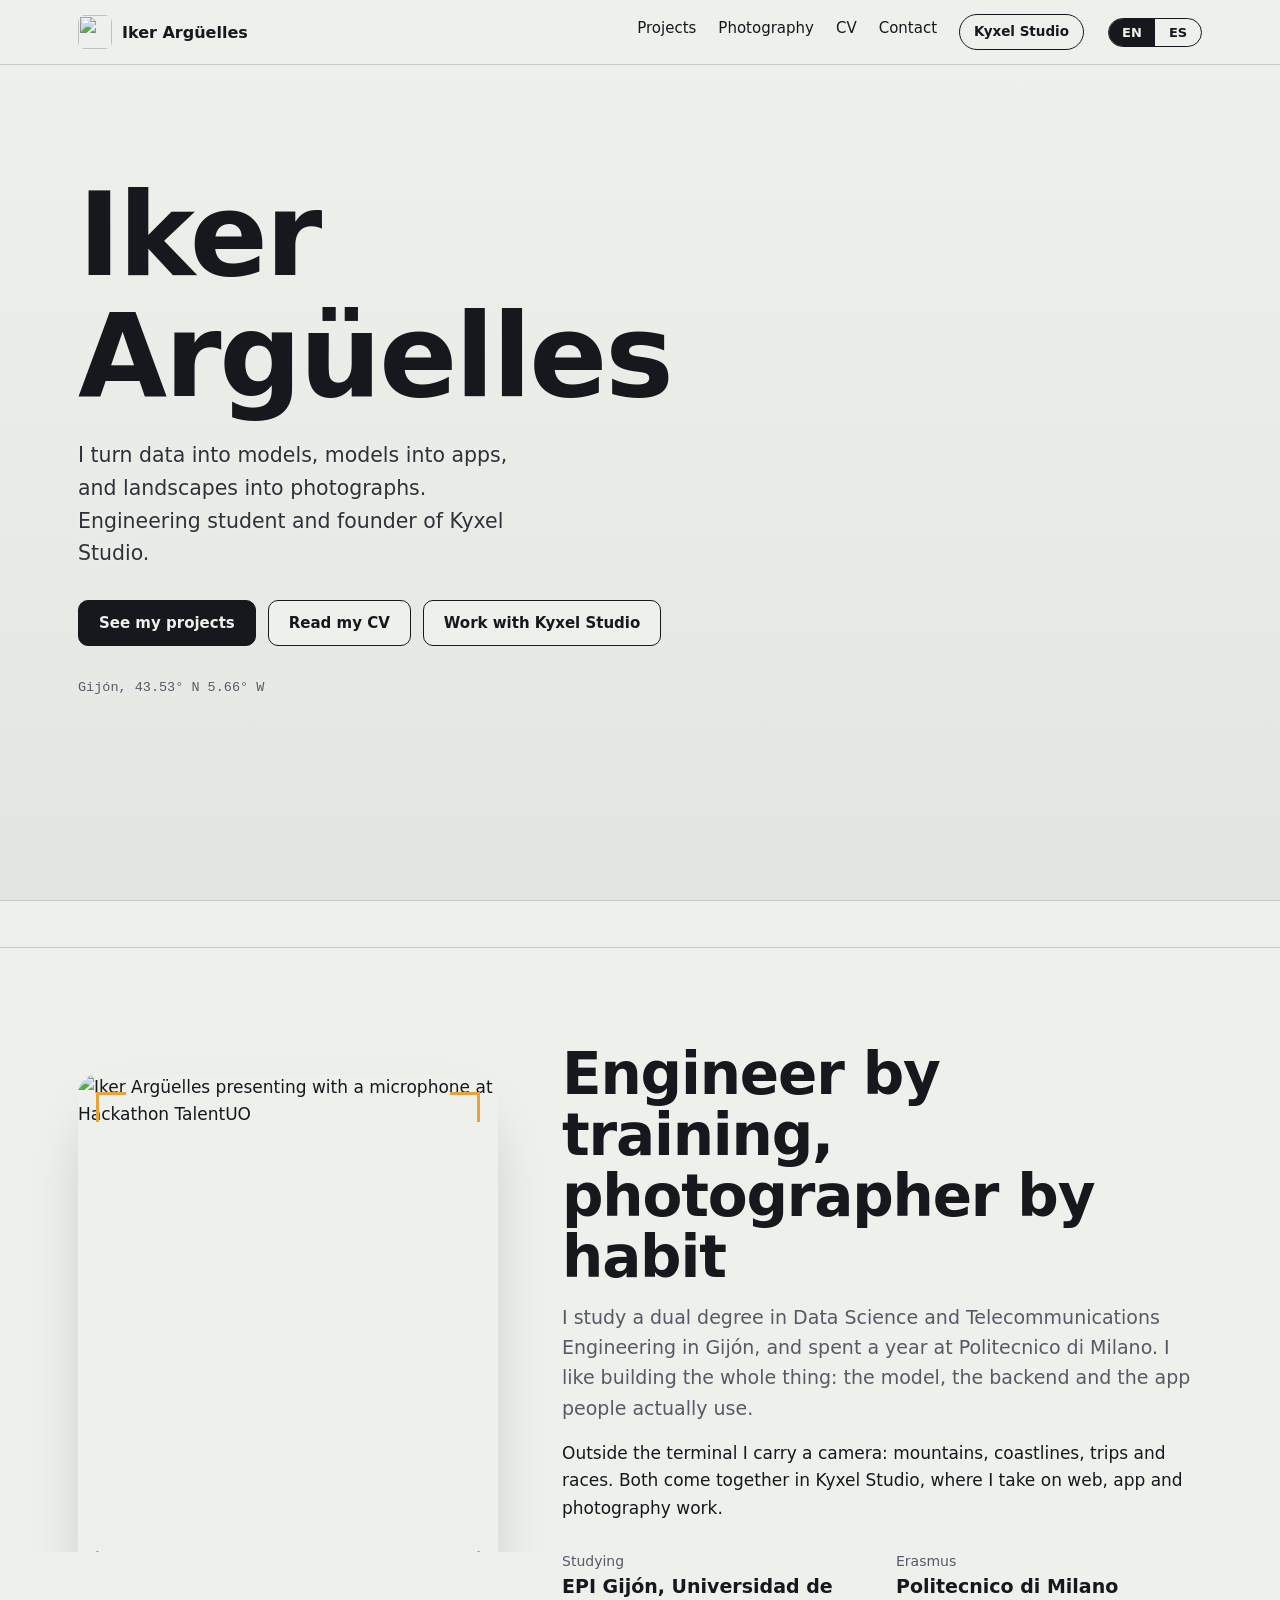
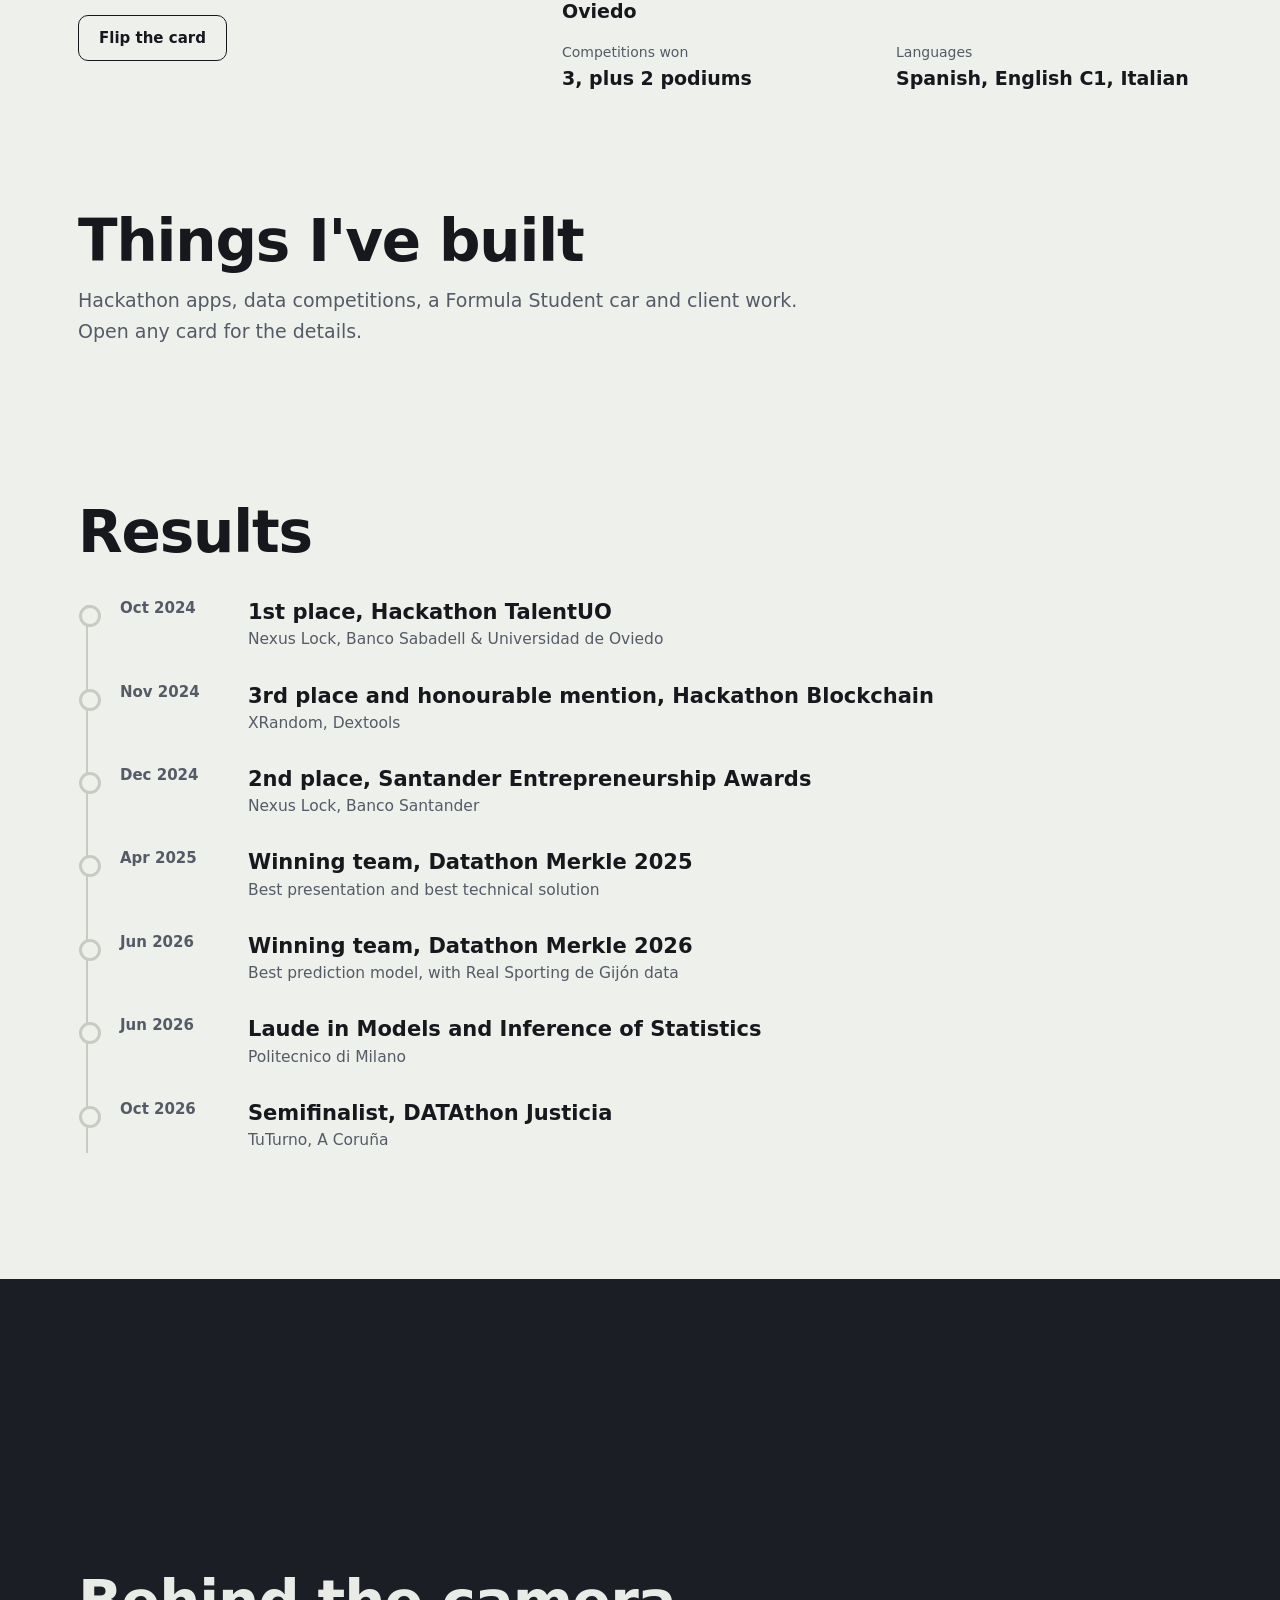
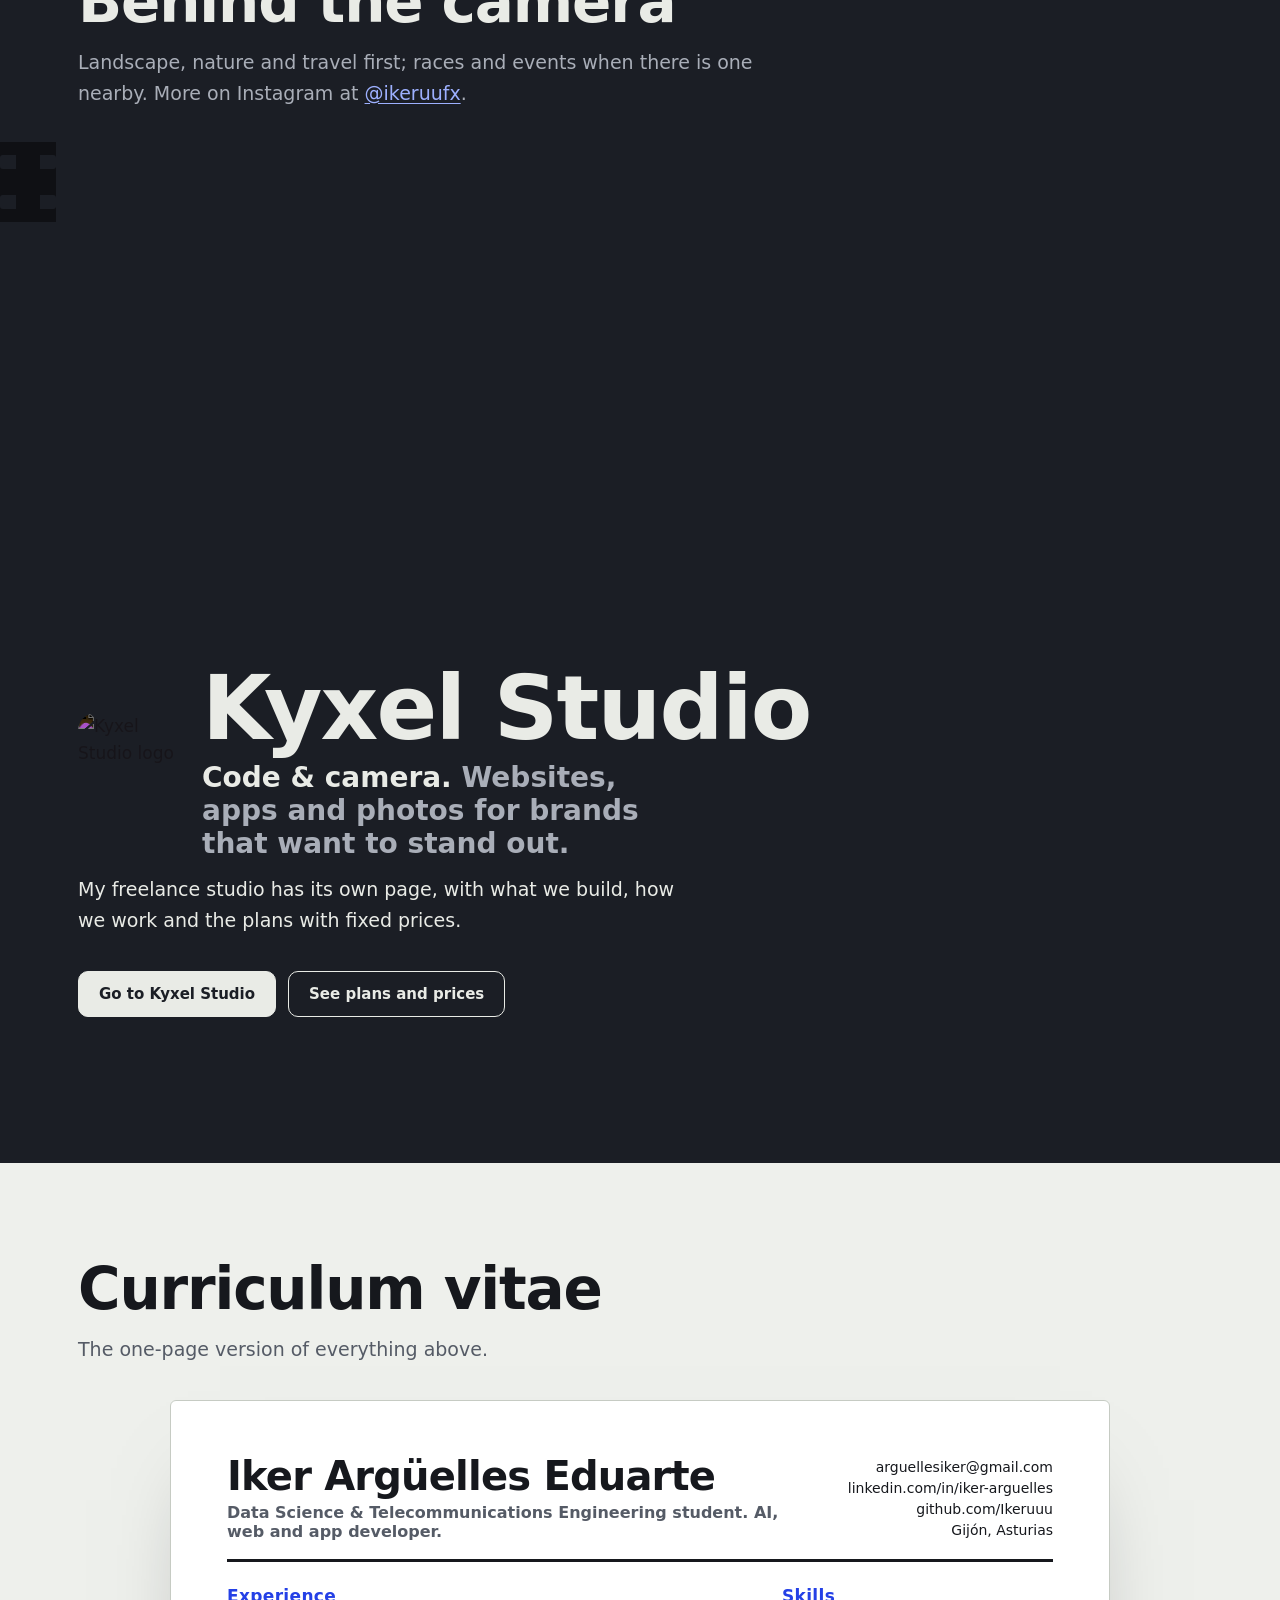
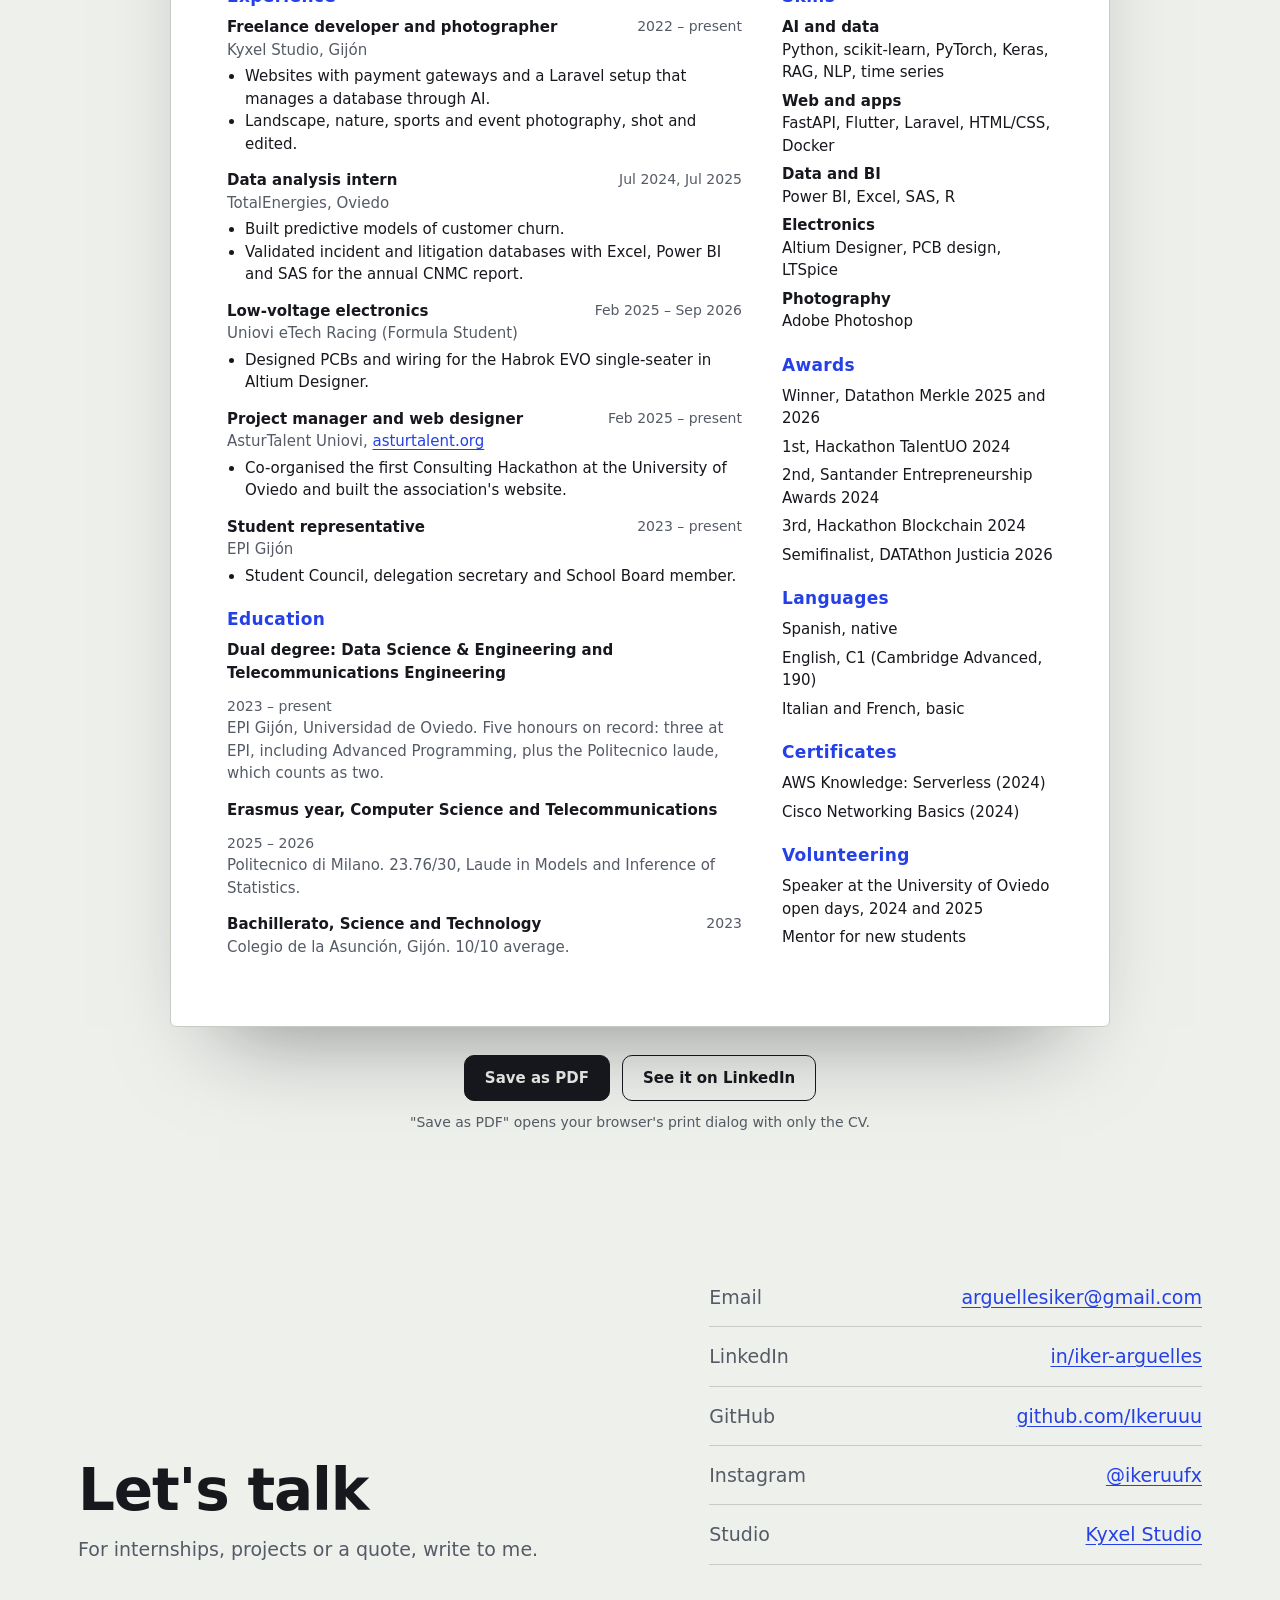
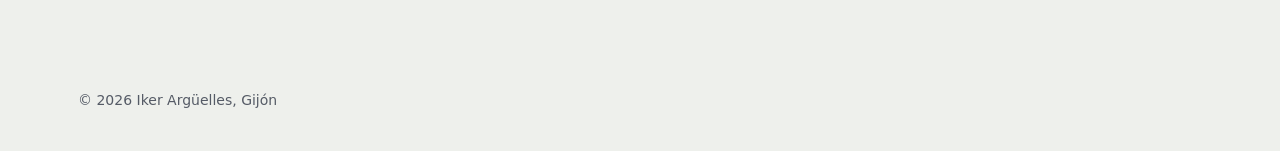
==== commit 2c90d2e7: "Rename the studio to Kyxel Studio The brand changes from Kernpix Studio to Kyxel Studio, a name that" ====
--- a/iker/index.html
+++ b/iker/index.html
@@ -4,14 +4,14 @@
 <meta charset="utf-8">
 <meta name="viewport" content="width=device-width, initial-scale=1">
 <title>Iker Argüelles · Projects, photography and CV</title>
-<meta name="description" content="Iker Argüelles: Data Science & Telecom Engineering student, AI and web/app developer, photographer and founder of Kernpix Studio in Gijón.">
-<link rel="canonical" href="https://ikeruuu.github.io/kernpix_studio/iker/">
+<meta name="description" content="Iker Argüelles: Data Science & Telecom Engineering student, AI and web/app developer, photographer and founder of Kyxel Studio in Gijón.">
+<link rel="canonical" href="https://ikeruuu.github.io/kyxel_studio/iker/">
 <meta name="theme-color" content="#EEF0EC">
 <meta property="og:type" content="website">
 <meta property="og:title" content="Iker Argüelles · Projects, photography and CV">
-<meta property="og:description" content="Data science, AI, web and app projects, photography and CV of Iker Argüelles, founder of Kernpix Studio in Gijón.">
-<meta property="og:url" content="https://ikeruuu.github.io/kernpix_studio/iker/">
-<meta property="og:image" content="https://ikeruuu.github.io/kernpix_studio/assets/og.png">
+<meta property="og:description" content="Data science, AI, web and app projects, photography and CV of Iker Argüelles, founder of Kyxel Studio in Gijón.">
+<meta property="og:url" content="https://ikeruuu.github.io/kyxel_studio/iker/">
+<meta property="og:image" content="https://ikeruuu.github.io/kyxel_studio/assets/og.png">
 <meta property="og:image:width" content="1200">
 <meta property="og:image:height" content="630">
 <meta name="twitter:card" content="summary_large_image">
@@ -36,7 +36,7 @@
       <li><a href="#photos"><span class="en">Photography</span><span class="es">Fotografía</span></a></li>
       <li><a href="#cv">CV</a></li>
       <li><a href="#contact"><span class="en">Contact</span><span class="es">Contacto</span></a></li>
-      <li><a class="switch" href="../" data-switch>Kernpix Studio</a></li>
+      <li><a class="switch" href="../" data-switch>Kyxel Studio</a></li>
     </ul>
     <div class="lang" role="group" aria-label="Language">
       <button type="button" data-lang="en" aria-pressed="true">EN</button>
@@ -50,11 +50,11 @@
   <div class="wrap">
     <span class="k-spot" id="kHero" aria-hidden="true"></span>
     <h1 id="name" aria-label="Iker Argüelles">Iker Argüelles</h1>
-    <p class="role"><span class="en">I turn data into models, models into apps, and landscapes into photographs. Engineering student and founder of Kernpix Studio.</span><span class="es">Convierto datos en modelos, modelos en apps y paisajes en fotografías. Estudiante de ingeniería y fundador de Kernpix Studio.</span></p>
+    <p class="role"><span class="en">I turn data into models, models into apps, and landscapes into photographs. Engineering student and founder of Kyxel Studio.</span><span class="es">Convierto datos en modelos, modelos en apps y paisajes en fotografías. Estudiante de ingeniería y fundador de Kyxel Studio.</span></p>
     <div class="cta">
       <a class="btn solid-btn" href="#projects"><span class="en">See my projects</span><span class="es">Ver mis proyectos</span></a>
       <a class="btn" href="#cv"><span class="en">Read my CV</span><span class="es">Ver mi CV</span></a>
-      <a class="btn" href="../" data-switch><span class="en">Work with Kernpix Studio</span><span class="es">Trabajar con Kernpix Studio</span></a>
+      <a class="btn" href="../" data-switch><span class="en">Work with Kyxel Studio</span><span class="es">Trabajar con Kyxel Studio</span></a>
     </div>
     <p class="where">Gijón, 43.53° N 5.66° W</p>
   </div>
@@ -82,7 +82,7 @@
   camera:  [<span class="s">"landscape"</span>, <span class="s">"travel"</span>,
             <span class="s">"sports"</span>],
   wins:    <span class="k">3</span>, <span class="c">// hackathons, datathons</span>
-  studio:  <span class="s">"Kernpix Studio"</span>,
+  studio:  <span class="s">"Kyxel Studio"</span>,
 };</pre></div>
         </div>
       </div>
@@ -91,7 +91,7 @@
     <div>
       <h2><span class="en">Engineer by training, photographer by habit</span><span class="es">Ingeniero de formación, fotógrafo por costumbre</span></h2>
       <p class="lede"><span class="en">I study a dual degree in Data Science and Telecommunications Engineering in Gijón, and spent a year at Politecnico di Milano. I like building the whole thing: the model, the backend and the app people actually use.</span><span class="es">Estudio el doble grado de Ciencia de Datos e Ingeniería de Telecomunicación en Gijón, y pasé un año en el Politecnico di Milano. Me gusta construir el producto entero: el modelo, el backend y la app que usa la gente.</span></p>
-      <p><span class="en">Outside the terminal I carry a camera: mountains, coastlines, trips and races. Both come together in Kernpix Studio, where I take on web, app and photography work.</span><span class="es">Fuera del terminal llevo una cámara: montañas, costa, viajes y carreras. Las dos cosas se juntan en Kernpix Studio, donde hago trabajos de web, apps y fotografía.</span></p>
+      <p><span class="en">Outside the terminal I carry a camera: mountains, coastlines, trips and races. Both come together in Kyxel Studio, where I take on web, app and photography work.</span><span class="es">Fuera del terminal llevo una cámara: montañas, costa, viajes y carreras. Las dos cosas se juntan en Kyxel Studio, donde hago trabajos de web, apps y fotografía.</span></p>
       <dl class="facts">
         <div><dt><span class="en">Studying</span><span class="es">Estudio</span></dt><dd>EPI Gijón, Universidad de Oviedo</dd></div>
         <div><dt>Erasmus</dt><dd>Politecnico di Milano</dd></div>
@@ -144,15 +144,15 @@
 <section class="studio teaser" id="studio" data-scene-b>
   <div class="wrap">
     <div class="studio-top">
-      <img id="kStudio" src="../assets/logo.png" alt="Kernpix Studio logo">
+      <img id="kStudio" src="../assets/logo.png" alt="Kyxel Studio logo">
       <div>
-        <h2>Kernpix Studio</h2>
+        <h2>Kyxel Studio</h2>
         <p class="tag"><em>Code &amp; camera.</em> <span class="en">Websites, apps and photos for brands that want to stand out.</span><span class="es">Webs, apps y fotos para marcas que quieren destacar.</span></p>
       </div>
     </div>
     <p class="lede"><span class="en">My freelance studio has its own page, with what we build, how we work and the plans with fixed prices.</span><span class="es">Mi estudio freelance tiene su propia página, con lo que hacemos, cómo trabajamos y los planes con precio fijo.</span></p>
     <div class="cta">
-      <a class="btn solid-btn" href="../" data-switch><span class="en">Go to Kernpix Studio</span><span class="es">Ir a Kernpix Studio</span></a>
+      <a class="btn solid-btn" href="../" data-switch><span class="en">Go to Kyxel Studio</span><span class="es">Ir a Kyxel Studio</span></a>
       <a class="btn" href="../#plans" data-switch><span class="en">See plans and prices</span><span class="es">Ver planes y precios</span></a>
     </div>
   </div>
@@ -185,7 +185,7 @@
             <h4><span class="en">Experience</span><span class="es">Experiencia</span></h4>
             <div class="job">
               <div class="t"><span><span class="en">Freelance developer and photographer</span><span class="es">Desarrollador y fotógrafo freelance</span></span><span><span class="en">2022 – present</span><span class="es">2022 – actualidad</span></span></div>
-              <div class="o">Kernpix Studio, Gijón</div>
+              <div class="o">Kyxel Studio, Gijón</div>
               <ul>
                 <li><span class="en">Websites with payment gateways and a Laravel setup that manages a database through AI.</span><span class="es">Webs con pasarelas de pago y un montaje en Laravel que gestiona una base de datos con IA.</span></li>
                 <li><span class="en">Landscape, nature, sports and event photography, shot and edited.</span><span class="es">Fotografía de paisaje, naturaleza, deportes y eventos, con edición.</span></li>
@@ -285,7 +285,7 @@
       <li><span>LinkedIn</span><a href="https://www.linkedin.com/in/iker-arguelles/">in/iker-arguelles</a></li>
       <li><span>GitHub</span><a href="https://github.com/Ikeruuu">github.com/Ikeruuu</a></li>
       <li><span>Instagram</span><a href="https://www.instagram.com/ikeruufx/">@ikeruufx</a></li>
-      <li><span class="en">Studio</span><span class="es">Estudio</span><a href="../" data-switch>Kernpix Studio</a></li>
+      <li><span class="en">Studio</span><span class="es">Estudio</span><a href="../" data-switch>Kyxel Studio</a></li>
     </ul>
   </div>
 </section>
--- a/css/site.css
+++ b/css/site.css
@@ -1,4 +1,4 @@
-/* Iker Argüelles · Kernpix Studio — styles. Tokens first, then one block per section. */
+/* Iker Argüelles · Kyxel Studio — styles. Tokens first, then one block per section. */
 :root{
   --paper:#EEF0EC; --paper-2:#E3E6E0; --ink:#16181D; --graphite:#555B66; --line:#C6CBC3;
   --code:#2440E6; --film:#E8A33A; --night:#1B1E25; --night-2:#262A33; --on-night:#E9EBE6; --on-night-dim:#A9AEB8;
